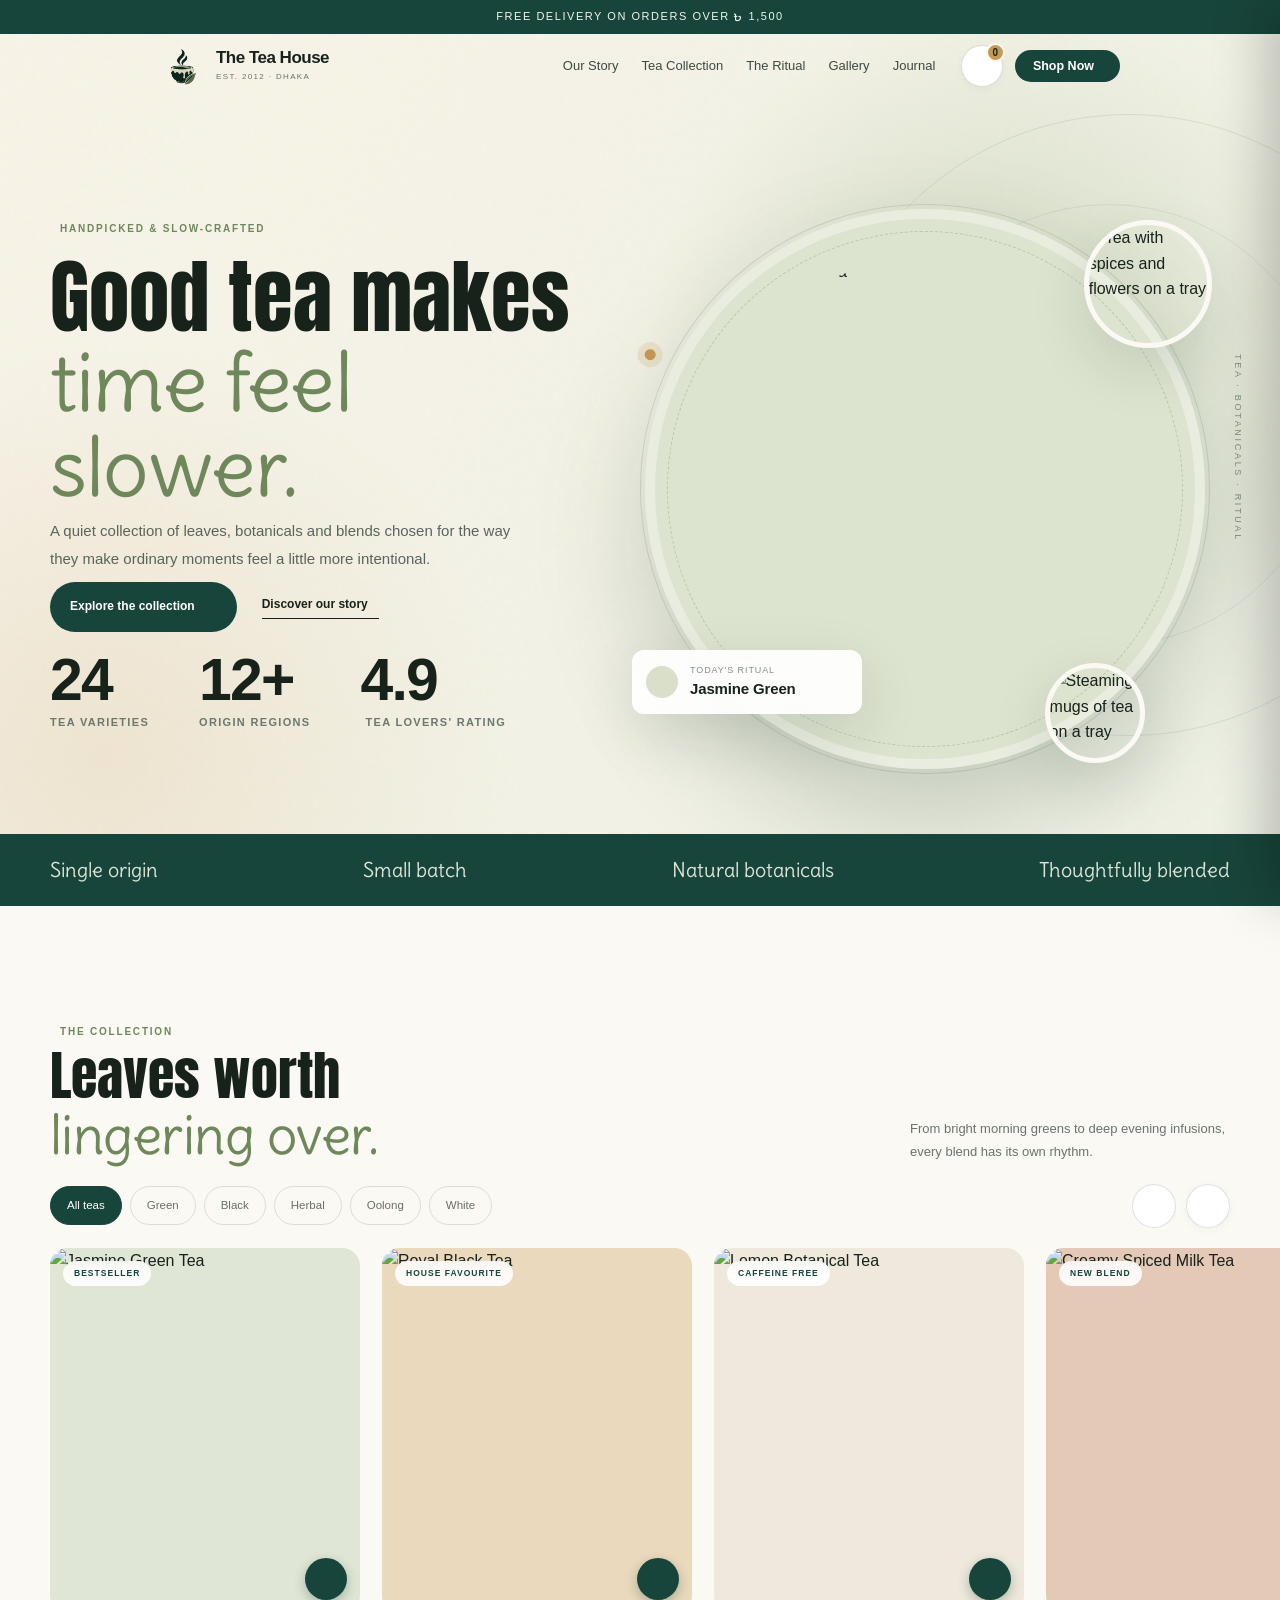
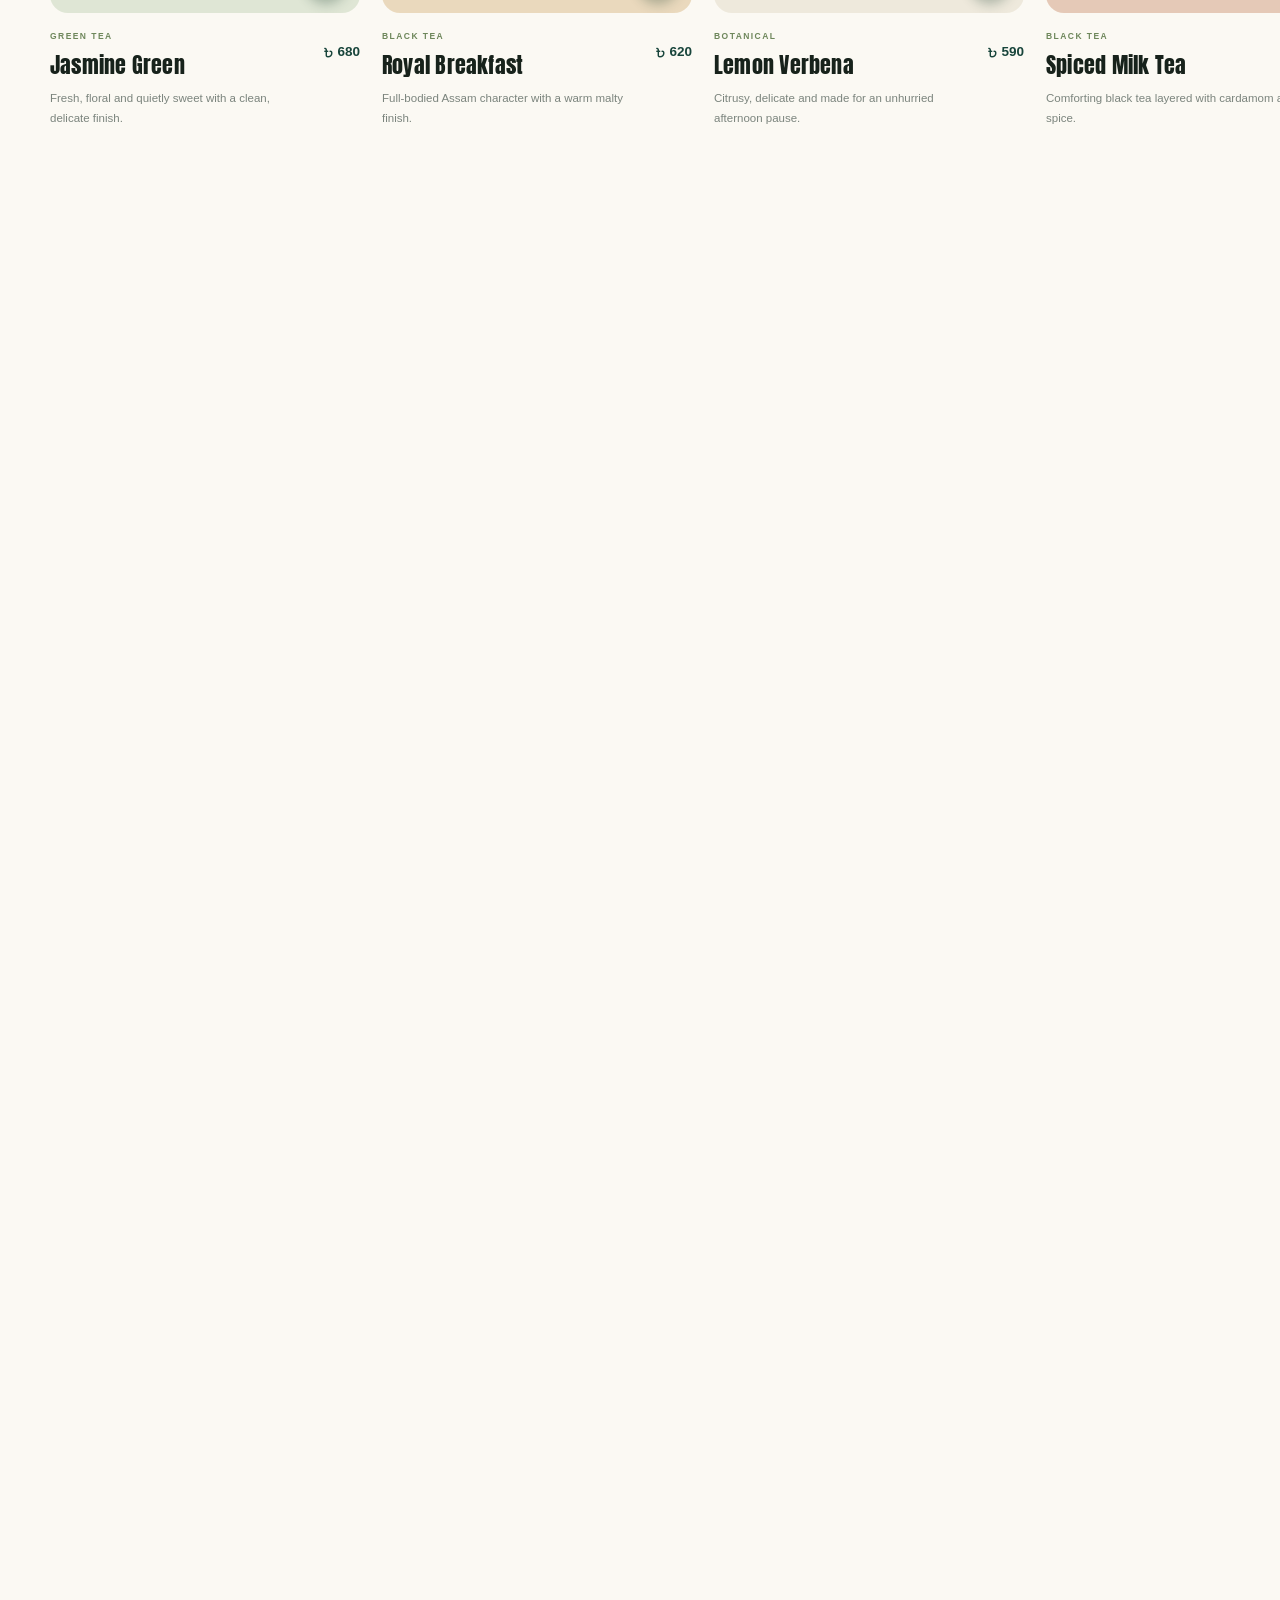
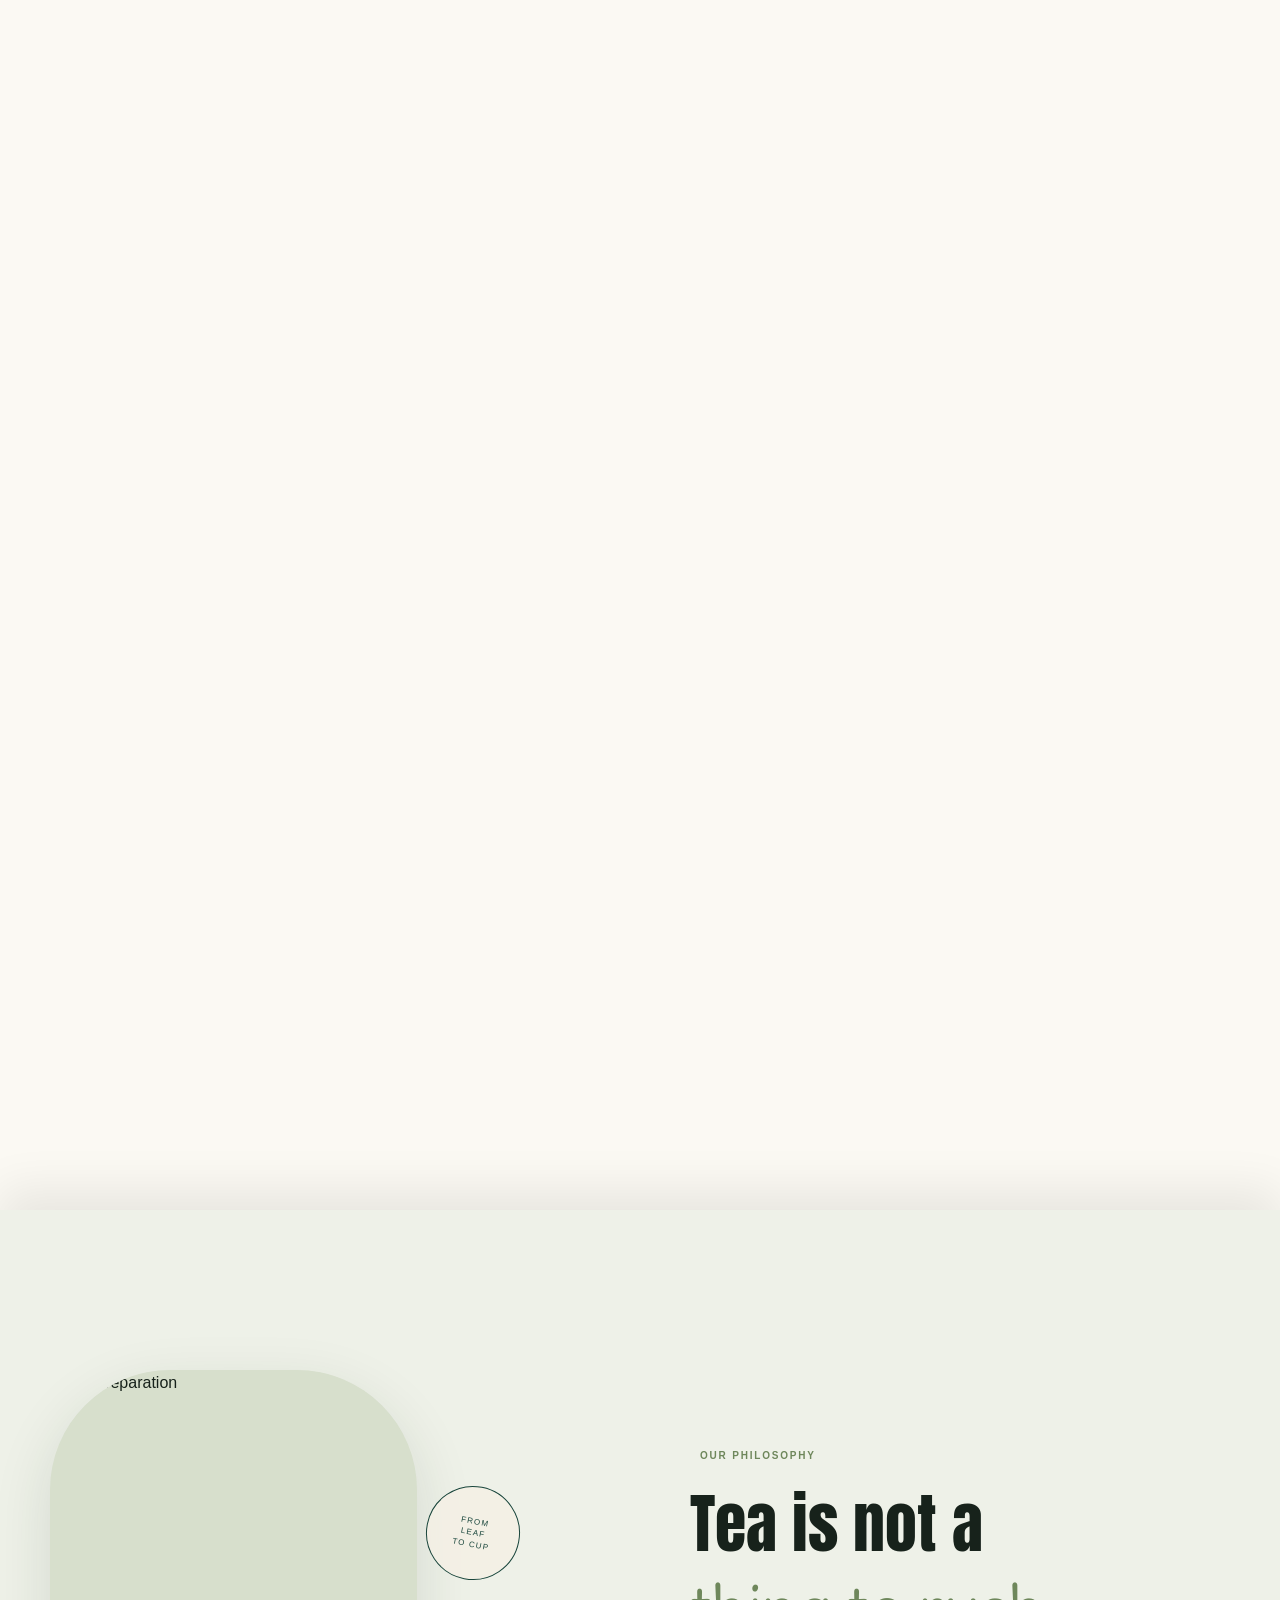
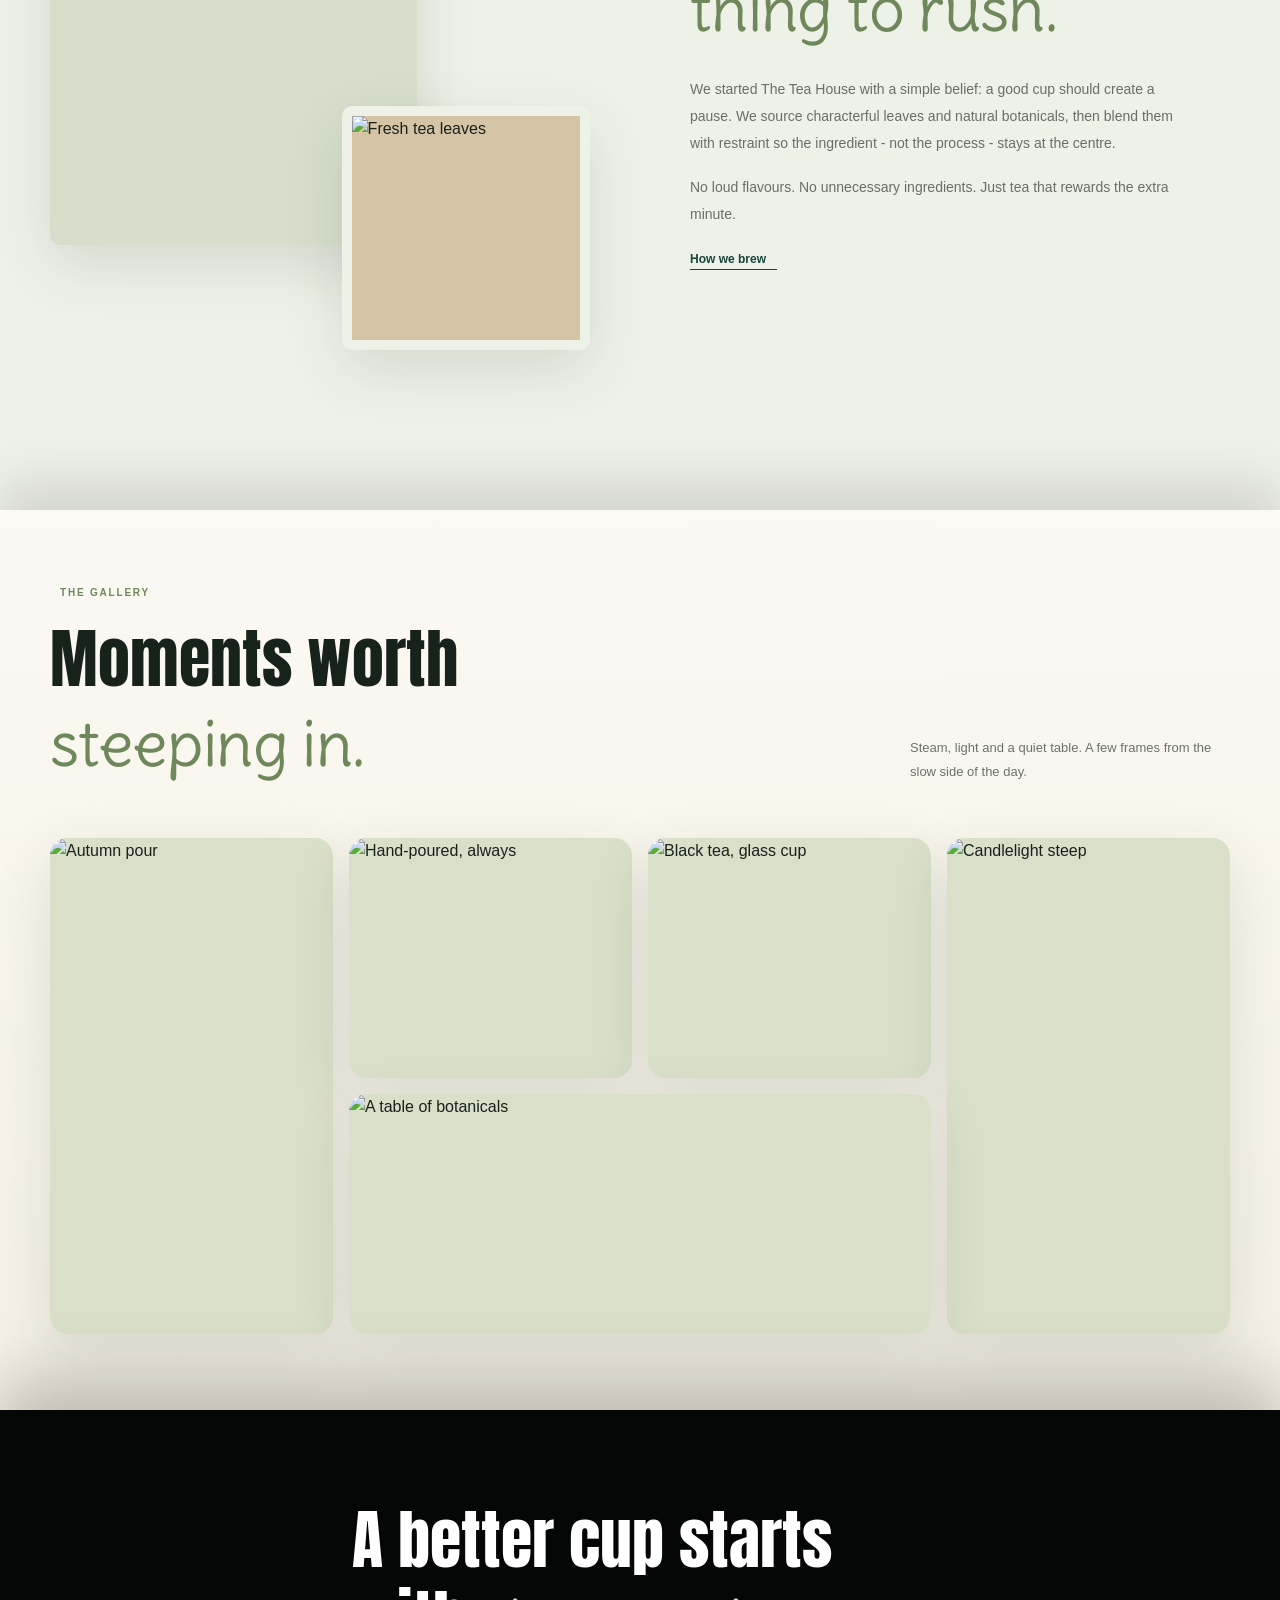
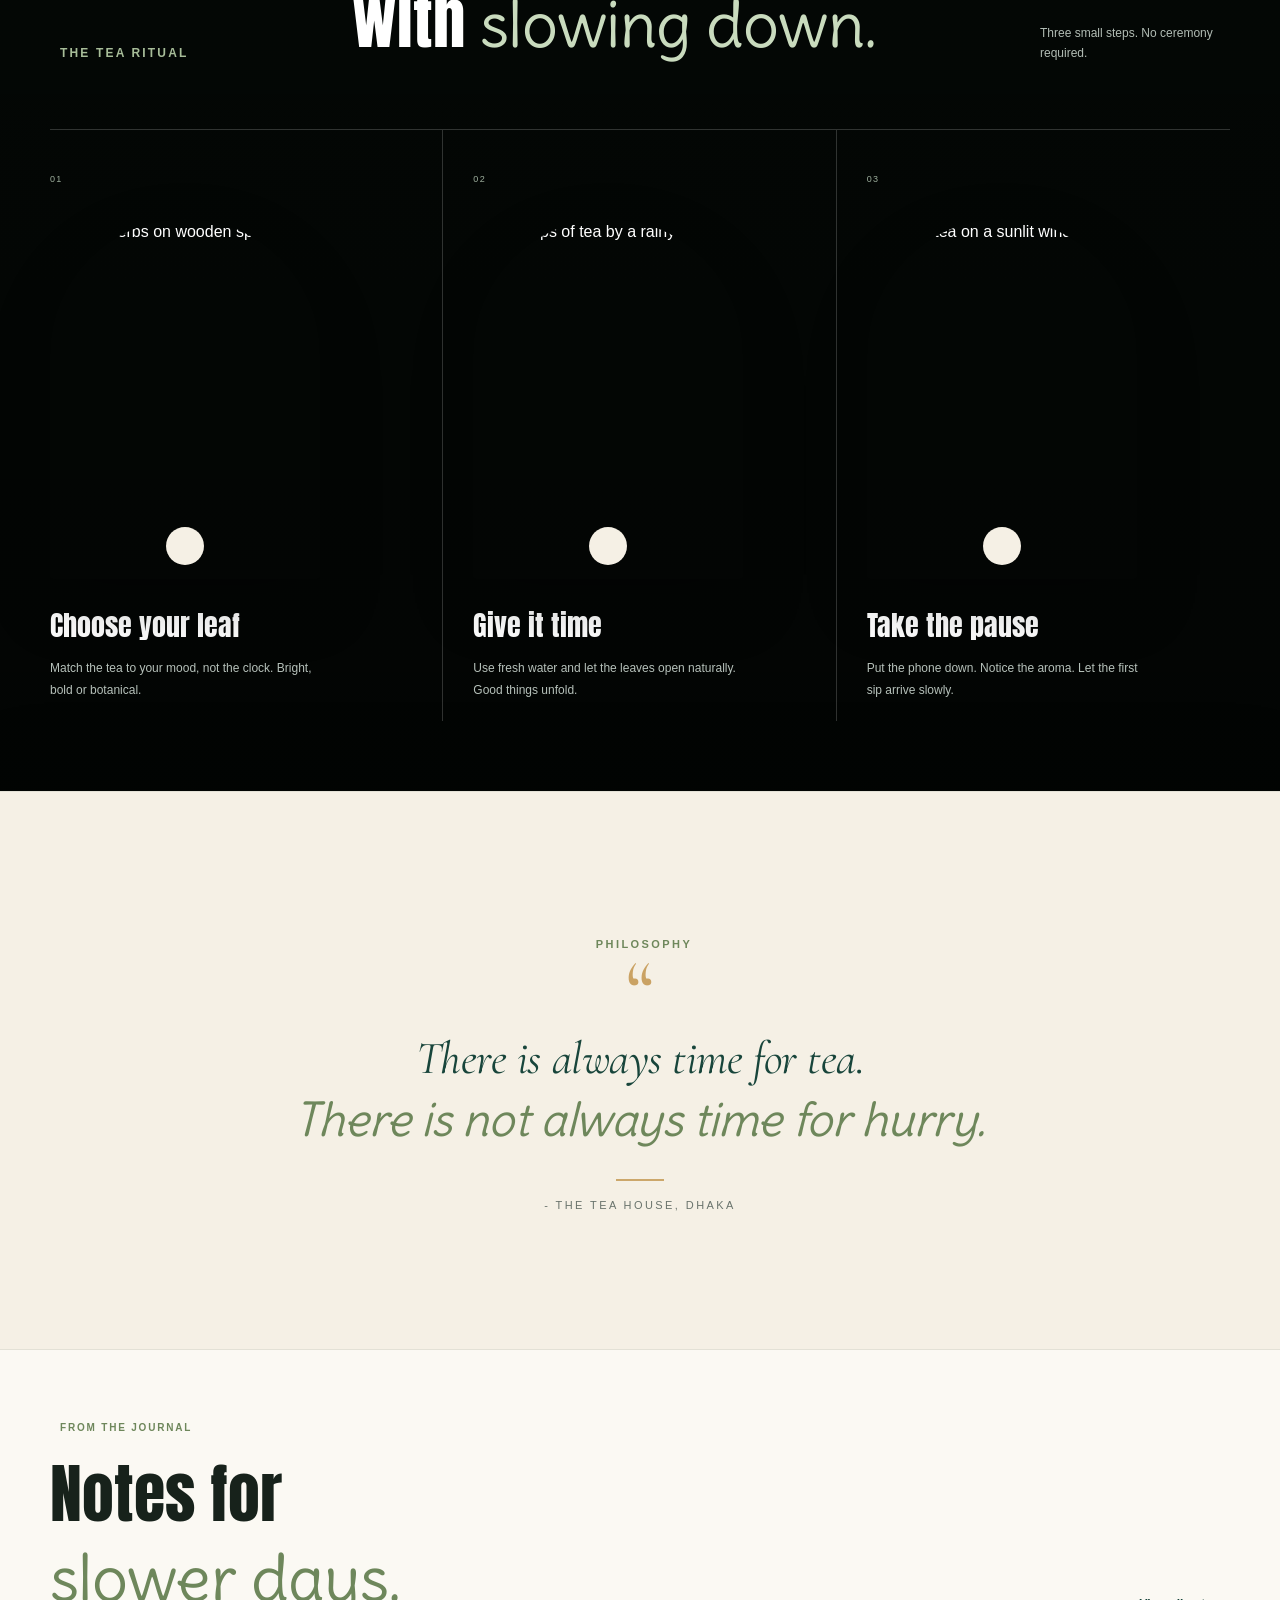
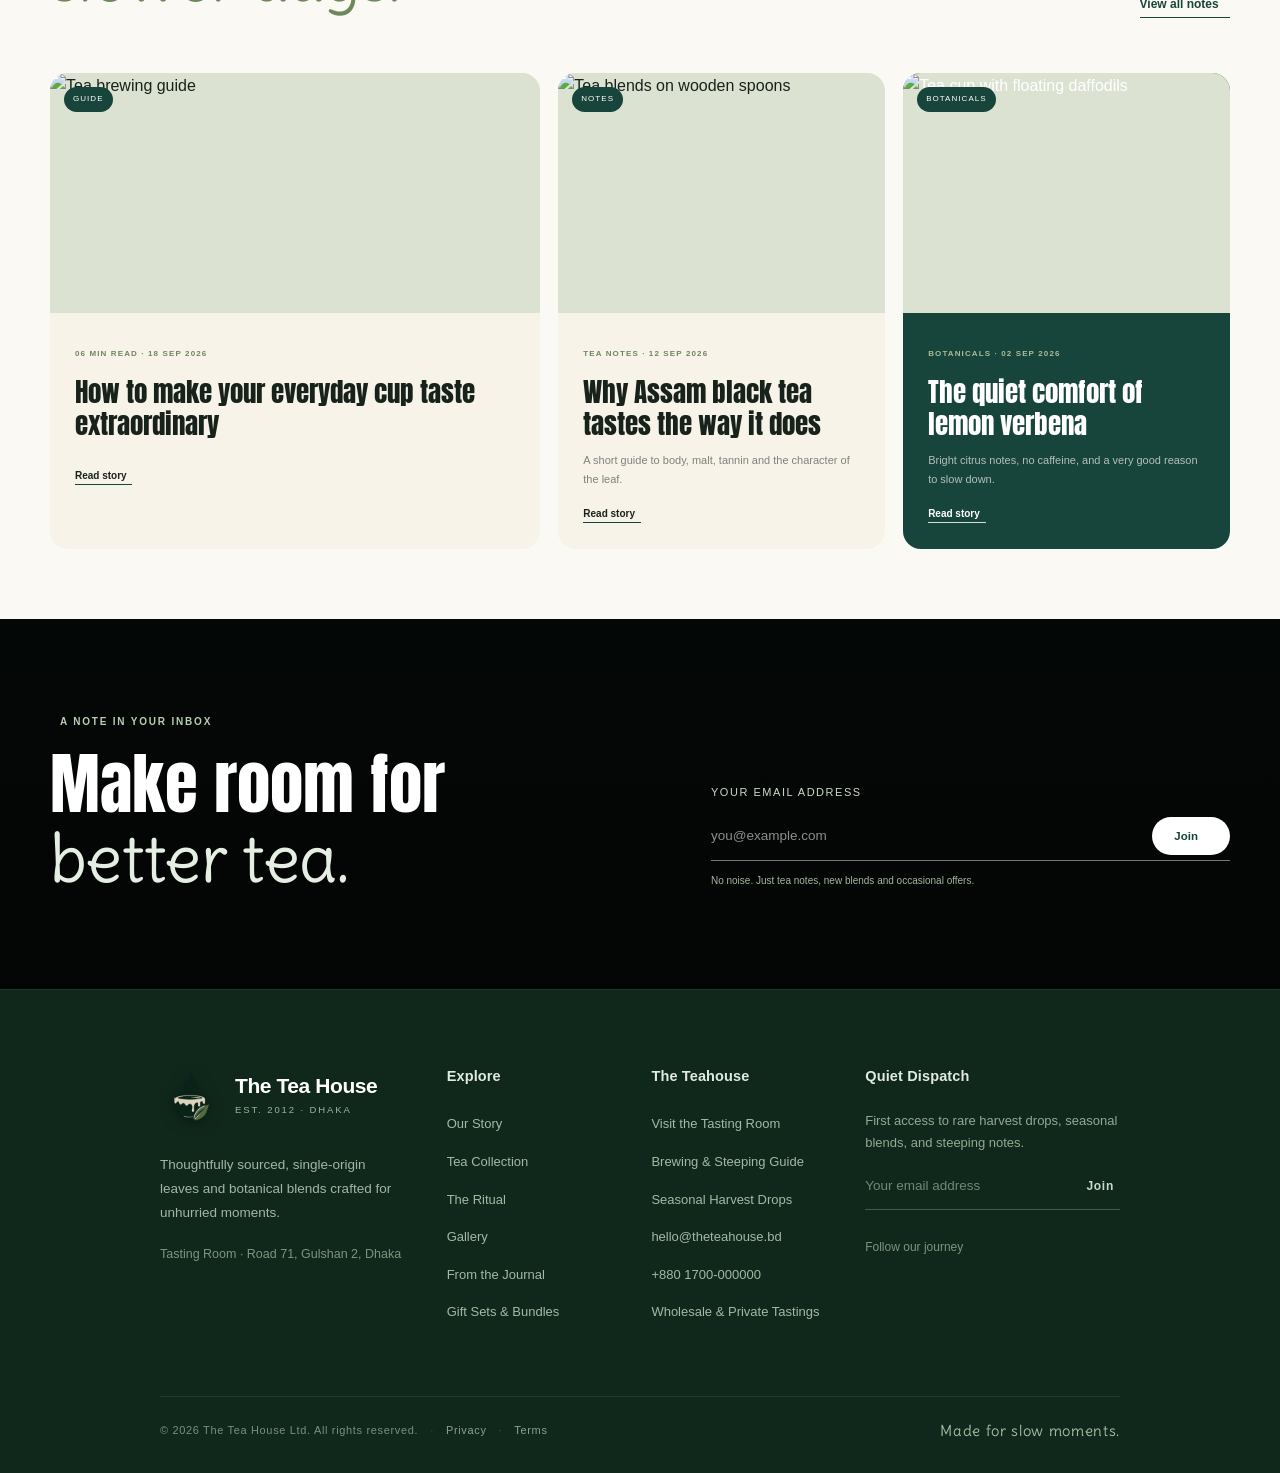
==== index.html @ c722f80d "style: unify icon alignment, typography, and green color system - Replace all scattered .fi icon rul" ====
<!DOCTYPE html>
<html lang="en">
<head>
  <meta charset="UTF-8" />
  <meta name="viewport" content="width=device-width, initial-scale=1.0" />
  <meta name="description" content="A refined tea house experience - carefully selected teas, botanical blends, and slow moments." />
  <title>Tea House</title>

  <link rel="preconnect" href="https://fonts.googleapis.com">
  <link rel="preconnect" href="https://fonts.gstatic.com" crossorigin>
  <link href="https://fonts.googleapis.com/css2?family=Anton&amp;family=Cormorant+Garamond:ital,wght@0,400;0,600;1,400;1,500&amp;family=Delius&amp;family=Google+Sans+Flex:opsz,wght@6..144,1..1000&amp;display=swap" rel="stylesheet">

  <!-- Font Awesome (strictly used for Bangladeshi Taka icon) -->
  <link rel="stylesheet" href="https://cdnjs.cloudflare.com/ajax/libs/font-awesome/6.5.1/css/all.min.css" />

  <!-- Flaticon UIcons (used for all graphic & UI icons) -->
  <link rel="stylesheet" href="https://cdn-uicons.flaticon.com/2.6.0/uicons-regular-rounded/css/uicons-regular-rounded.css" />
  <link rel="stylesheet" href="https://cdn-uicons.flaticon.com/2.6.0/uicons-brands/css/uicons-brands.css" />

  <link rel="icon" type="image/png" href="logo.png" />
  <link rel="stylesheet" href="styles.css" />
</head>

<body>
  <div class="progress" aria-hidden="true"></div>
  <div class="announcement">
    <p>Free delivery on orders over <i class="fa-solid fa-bangladeshi-taka-sign" aria-hidden="true"></i> 1,500</p>
  </div>

  <header class="site-header" id="top">
    <div class="container nav">
      <a class="brand" href="#top" aria-label="The Tea House home">
        <img class="brand-logo" src="logo.png" alt="The Tea House logo" width="44" height="44" />
        <span>
          <strong>The Tea House</strong>
          <small>EST. 2012 · DHAKA</small>
        </span>
      </a>

      <button class="menu-toggle" aria-label="Open navigation" aria-expanded="false">
        <span></span><span></span><span></span>
      </button>

      <nav class="nav-links" aria-label="Primary navigation">
        <a href="story.html">Our Story</a>
        <a href="collection.html">Tea Collection</a>
        <a href="ritual.html">The Ritual</a>
        <a href="gallery.html">Gallery</a>
        <a href="journal.html">Journal</a>
      </nav>

      <div class="nav-actions">
        <button class="cart-trigger" id="cartTrigger" aria-label="View tea bag" title="View your tea bag">
          <i class="fi fi-rr-shopping-bag" aria-hidden="true"></i>
          <span class="cart-badge" id="cartBadge">0</span>
        </button>
        <a class="nav-cta" href="collection.html">Shop Now <span><i class="fi fi-rr-arrow-up-right" aria-hidden="true"></i></span></a>
      </div>
    </div>
  </header>

  <main>
    <section class="hero">
      <div class="hero-grain"></div>
      <div class="container hero-grid">
        <div class="hero-copy reveal">
          <p class="eyebrow"><i class="fi fi-rr-leaf" aria-hidden="true"></i> Handpicked &amp; slow-crafted</p>
          <h1>Good tea makes<br><em>time feel slower.</em></h1>
          <p class="hero-text">
            A quiet collection of leaves, botanicals and blends chosen for the way
            they make ordinary moments feel a little more intentional.
          </p>
          <div class="hero-actions">
            <a class="btn btn-dark" href="#collection">Explore the collection <span><i class="fi fi-rr-arrow-right" aria-hidden="true"></i></span></a>
            <a class="text-link" href="#story">Discover our story <span><i class="fi fi-rr-arrow-up-right" aria-hidden="true"></i></span></a>
          </div>
          <div class="hero-meta">
            <div><strong>24</strong><span>tea varieties</span></div>
            <div><strong>12+</strong><span>origin regions</span></div>
            <div><strong>4.9</strong><span><i class="fi fi-rr-star" aria-hidden="true"></i> tea lovers' rating</span></div>
          </div>
        </div>

        <div class="hero-visual reveal reveal-delay">
          <div class="hero-orbit"></div>
          <div class="hero-image-wrap">
            <img src="https://images.pexels.com/photos/4390022/pexels-photo-4390022.jpeg?auto=compress&cs=tinysrgb&w=1400" alt="Freshly brewed tea" />
          </div>
          <div class="floating-note">
            <span class="leaf-icon"><i class="fi fi-rr-leaf" aria-hidden="true"></i></span>
            <div>
              <small>Today's ritual</small>
              <strong>Jasmine Green</strong>
            </div>
            <span class="arrow-circle"><i class="fi fi-rr-arrow-up-right" aria-hidden="true"></i></span>
          </div>
          <div class="hero-chip chip-a"><img src="https://images.pexels.com/photos/8329295/pexels-photo-8329295.jpeg?auto=compress&cs=tinysrgb&w=500" alt="Tea with spices and flowers on a tray" /></div>
          <div class="hero-chip chip-b"><img src="https://images.pexels.com/photos/38410813/pexels-photo-38410813.jpeg?auto=compress&cs=tinysrgb&w=500" alt="Steaming mugs of tea on a tray" /></div>
          <div class="vertical-label">TEA · BOTANICALS · RITUAL</div>
        </div>
      </div>
    </section>

    <section class="marquee" aria-label="Tea house values">
      <div class="container">
        <div class="marquee-track">
          <span>Single origin</span><b><i class="fi fi-rr-leaf" aria-hidden="true"></i></b>
          <span>Small batch</span><b><i class="fi fi-rr-leaf" aria-hidden="true"></i></b>
          <span>Natural botanicals</span><b><i class="fi fi-rr-leaf" aria-hidden="true"></i></b>
          <span>Thoughtfully blended</span>
        </div>
      </div>
    </section>

    <!-- Collection with Scroll-Trigger Pin Track -->
    <div class="collection-scroll-track" id="collectionTrack">
      <section class="section collection" id="collection">
        <div class="collection-sticky-inner">
          <!-- Heading & Controls inside container width -->
          <div class="container collection-header-container">
            <div class="section-heading reveal">
              <div>
                <p class="eyebrow"><i class="fi fi-rr-mug-hot" aria-hidden="true"></i> The collection</p>
                <h2>Leaves worth<br><em>lingering over.</em></h2>
              </div>
              <p>From bright morning greens to deep evening infusions, every blend has its own rhythm.</p>
            </div>

            <div class="collection-controls">
              <div class="filter-row" role="tablist" aria-label="Tea categories">
                <button class="filter active" data-filter="all">All teas</button>
                <button class="filter" data-filter="green">Green</button>
                <button class="filter" data-filter="black">Black</button>
                <button class="filter" data-filter="herbal">Herbal</button>
                <button class="filter" data-filter="oolong">Oolong</button>
                <button class="filter" data-filter="white">White</button>
              </div>
              <div class="slider-nav" aria-label="Slider controls">
                <button class="slider-btn prev" id="sliderPrev" aria-label="Previous tea cards"><i class="fi fi-rr-angle-small-left" aria-hidden="true"></i></button>
                <button class="slider-btn next" id="sliderNext" aria-label="Next tea cards"><i class="fi fi-rr-angle-small-right" aria-hidden="true"></i></button>
              </div>
            </div>
          </div>

        <div class="product-slider-wrapper">
          <div class="product-slider" id="productSlider">
            <!-- Card 1: Jasmine Green -->
            <article class="product-card reveal" data-id="tea-jasmine-green" data-name="Jasmine Green" data-price="680" data-category="green" data-type="Green Tea" data-image="https://images.pexels.com/photos/12338992/pexels-photo-12338992.jpeg?auto=compress&cs=tinysrgb&w=900">
              <div class="product-image sage">
                <span class="product-tag">Bestseller</span>
                <img src="https://images.pexels.com/photos/12338992/pexels-photo-12338992.jpeg?auto=compress&cs=tinysrgb&w=900" alt="Jasmine Green Tea" loading="lazy" />
                <button class="quick-add" aria-label="Add Jasmine Green Tea to cart"><i class="fi fi-rr-plus" aria-hidden="true"></i></button>
              </div>
              <div class="product-info">
                <div><p class="product-type">GREEN TEA</p><h3>Jasmine Green</h3></div>
                <strong><i class="fa-solid fa-bangladeshi-taka-sign" aria-hidden="true"></i> 680</strong>
              </div>
              <p class="product-desc">Fresh, floral and quietly sweet with a clean, delicate finish.</p>
            </article>

            <!-- Card 2: Royal Breakfast -->
            <article class="product-card reveal reveal-delay" data-id="tea-royal-breakfast" data-name="Royal Breakfast" data-price="620" data-category="black" data-type="Black Tea" data-image="https://images.pexels.com/photos/10776408/pexels-photo-10776408.jpeg?auto=compress&cs=tinysrgb&w=900">
              <div class="product-image amber">
                <span class="product-tag">House favourite</span>
                <img src="https://images.pexels.com/photos/10776408/pexels-photo-10776408.jpeg?auto=compress&cs=tinysrgb&w=900" alt="Royal Black Tea" loading="lazy" />
                <button class="quick-add" aria-label="Add Royal Black Tea to cart"><i class="fi fi-rr-plus" aria-hidden="true"></i></button>
              </div>
              <div class="product-info">
                <div><p class="product-type">BLACK TEA</p><h3>Royal Breakfast</h3></div>
                <strong><i class="fa-solid fa-bangladeshi-taka-sign" aria-hidden="true"></i> 620</strong>
              </div>
              <p class="product-desc">Full-bodied Assam character with a warm malty finish.</p>
            </article>

            <!-- Card 3: Lemon Verbena -->
            <article class="product-card reveal" data-id="tea-lemon-verbena" data-name="Lemon Verbena" data-price="590" data-category="herbal" data-type="Botanical" data-image="https://images.pexels.com/photos/29632082/pexels-photo-29632082.jpeg?auto=compress&cs=tinysrgb&w=900">
              <div class="product-image cream">
                <span class="product-tag">Caffeine free</span>
                <img src="https://images.pexels.com/photos/29632082/pexels-photo-29632082.jpeg?auto=compress&cs=tinysrgb&w=900" alt="Lemon Botanical Tea" loading="lazy" />
                <button class="quick-add" aria-label="Add Lemon Botanical Tea to cart"><i class="fi fi-rr-plus" aria-hidden="true"></i></button>
              </div>
              <div class="product-info">
                <div><p class="product-type">BOTANICAL</p><h3>Lemon Verbena</h3></div>
                <strong><i class="fa-solid fa-bangladeshi-taka-sign" aria-hidden="true"></i> 590</strong>
              </div>
              <p class="product-desc">Citrusy, delicate and made for an unhurried afternoon pause.</p>
            </article>

            <!-- Card 4: Spiced Milk Tea -->
            <article class="product-card reveal reveal-delay" data-id="tea-spiced-milk" data-name="Spiced Milk Tea" data-price="540" data-category="black" data-type="Black Tea" data-image="https://images.pexels.com/photos/8329861/pexels-photo-8329861.jpeg?auto=compress&cs=tinysrgb&w=900">
              <div class="product-image clay">
                <span class="product-tag">New blend</span>
                <img src="https://images.pexels.com/photos/8329861/pexels-photo-8329861.jpeg?auto=compress&cs=tinysrgb&w=900" alt="Creamy Spiced Milk Tea" loading="lazy" />
                <button class="quick-add" aria-label="Add Spiced Milk Tea to cart"><i class="fi fi-rr-plus" aria-hidden="true"></i></button>
              </div>
              <div class="product-info">
                <div><p class="product-type">BLACK TEA</p><h3>Spiced Milk Tea</h3></div>
                <strong><i class="fa-solid fa-bangladeshi-taka-sign" aria-hidden="true"></i> 540</strong>
              </div>
              <p class="product-desc">Comforting black tea layered with cardamom and spice.</p>
            </article>

            <!-- Card 5: Silver Needle White (New Card 5) -->
            <article class="product-card reveal" data-id="tea-silver-needle" data-name="Silver Needle White" data-price="850" data-category="white" data-type="White Tea" data-image="https://images.pexels.com/photos/1417945/pexels-photo-1417945.jpeg?auto=compress&cs=tinysrgb&w=900">
              <div class="product-image mist">
                <span class="product-tag">Single estate</span>
                <img src="https://images.pexels.com/photos/1417945/pexels-photo-1417945.jpeg?auto=compress&cs=tinysrgb&w=900" alt="Silver Needle White Tea" loading="lazy" />
                <button class="quick-add" aria-label="Add Silver Needle White to cart"><i class="fi fi-rr-plus" aria-hidden="true"></i></button>
              </div>
              <div class="product-info">
                <div><p class="product-type">WHITE TEA</p><h3>Silver Needle White</h3></div>
                <strong><i class="fa-solid fa-bangladeshi-taka-sign" aria-hidden="true"></i> 850</strong>
              </div>
              <p class="product-desc">Sun-dried downy buds yielding velvety notes of honeysuckle and melon.</p>
            </article>

            <!-- Card 6: Himalayan Golden Oolong (New Card 6) -->
            <article class="product-card reveal reveal-delay" data-id="tea-golden-oolong" data-name="Himalayan Golden Oolong" data-price="780" data-category="oolong" data-type="Oolong Tea" data-image="https://images.pexels.com/photos/28448494/pexels-photo-28448494.jpeg?auto=compress&cs=tinysrgb&w=900">
              <div class="product-image terracotta">
                <span class="product-tag">Reserve lot</span>
                <img src="https://images.pexels.com/photos/28448494/pexels-photo-28448494.jpeg?auto=compress&cs=tinysrgb&w=900" alt="Himalayan Golden Oolong Tea" loading="lazy" />
                <button class="quick-add" aria-label="Add Himalayan Golden Oolong to cart"><i class="fi fi-rr-plus" aria-hidden="true"></i></button>
              </div>
              <div class="product-info">
                <div><p class="product-type">OOLONG TEA</p><h3>Golden Oolong</h3></div>
                <strong><i class="fa-solid fa-bangladeshi-taka-sign" aria-hidden="true"></i> 780</strong>
              </div>
              <p class="product-desc">Medium roasted high-mountain leaf with honeyed apricot aroma.</p>
            </article>

            <!-- Card 7: Chamomile Lavender Bloom (New Card 7) -->
            <article class="product-card reveal" data-id="tea-chamomile-lavender" data-name="Chamomile Lavender Bloom" data-price="560" data-category="herbal" data-type="Botanical" data-image="https://images.pexels.com/photos/19826009/pexels-photo-19826009.jpeg?auto=compress&cs=tinysrgb&w=900">
              <div class="product-image lavender">
                <span class="product-tag">Organic blend</span>
                <img src="https://images.pexels.com/photos/19826009/pexels-photo-19826009.jpeg?auto=compress&cs=tinysrgb&w=900" alt="Chamomile Lavender Tea" loading="lazy" />
                <button class="quick-add" aria-label="Add Chamomile Lavender to cart"><i class="fi fi-rr-plus" aria-hidden="true"></i></button>
              </div>
              <div class="product-info">
                <div><p class="product-type">BOTANICAL</p><h3>Chamomile Bloom</h3></div>
                <strong><i class="fa-solid fa-bangladeshi-taka-sign" aria-hidden="true"></i> 560</strong>
              </div>
              <p class="product-desc">Whole golden chamomile paired with French lavender for calming evenings.</p>
            </article>

            <!-- Card 8: Smoked Lapsang Pine (New Card 8) -->
            <article class="product-card reveal reveal-delay" data-id="tea-smoked-lapsang" data-name="Smoked Lapsang Pine" data-price="690" data-category="black" data-type="Black Tea" data-image="https://images.pexels.com/photos/227908/pexels-photo-227908.jpeg?auto=compress&cs=tinysrgb&w=900">
              <div class="product-image moss">
                <span class="product-tag">Heritage harvest</span>
                <img src="https://images.pexels.com/photos/227908/pexels-photo-227908.jpeg?auto=compress&cs=tinysrgb&w=900" alt="Smoked Lapsang Pine Tea" loading="lazy" />
                <button class="quick-add" aria-label="Add Smoked Lapsang Pine to cart"><i class="fi fi-rr-plus" aria-hidden="true"></i></button>
              </div>
              <div class="product-info">
                <div><p class="product-type">BLACK TEA</p><h3>Smoked Lapsang</h3></div>
                <strong><i class="fa-solid fa-bangladeshi-taka-sign" aria-hidden="true"></i> 690</strong>
              </div>
              <p class="product-desc">Traditional pine smoke roasted leaves with hints of dried longan wood.</p>
            </article>

            <!-- Card 9: Darjeeling First Flush -->
            <article class="product-card reveal" data-id="tea-darjeeling-flush" data-name="Darjeeling First Flush" data-price="920" data-category="green" data-type="Green Tea" data-image="https://images.pexels.com/photos/1638280/pexels-photo-1638280.jpeg?auto=compress&cs=tinysrgb&w=900">
              <div class="product-image mist">
                <span class="product-tag">Spring harvest</span>
                <img src="https://images.pexels.com/photos/1638280/pexels-photo-1638280.jpeg?auto=compress&cs=tinysrgb&w=900" alt="Darjeeling First Flush Tea" loading="lazy" />
                <button class="quick-add" aria-label="Add Darjeeling First Flush to cart"><i class="fi fi-rr-plus" aria-hidden="true"></i></button>
              </div>
              <div class="product-info">
                <div><p class="product-type">GREEN TEA</p><h3>Darjeeling Flush</h3></div>
                <strong><i class="fa-solid fa-bangladeshi-taka-sign" aria-hidden="true"></i> 920</strong>
              </div>
              <p class="product-desc">Light, muscatel spring leaves with a delicate floral and grassy brightness.</p>
            </article>
          </div>
        </div>
      </div>
    </section>
  </div>

  <!-- Stacked Sections: Story -> Gallery -> Ritual -->
  <div class="stacked-deck" id="stackedDeck">
    <section class="story section" id="story">
      <div class="container story-grid">
        <div class="story-collage reveal">
          <div class="collage-main">
            <img src="https://images.pexels.com/photos/5635372/pexels-photo-5635372.jpeg?auto=compress&cs=tinysrgb&w=1200" alt="Tea preparation" />
          </div>
          <div class="collage-small">
            <img src="https://images.pexels.com/photos/17928232/pexels-photo-17928232.jpeg?auto=compress&cs=tinysrgb&w=1000" alt="Fresh tea leaves" />
          </div>
          <div class="collage-stamp">FROM<br>LEAF<br>TO CUP</div>
        </div>

        <div class="story-copy reveal reveal-delay">
          <p class="eyebrow"><i class="fi fi-rr-leaf" aria-hidden="true"></i> Our philosophy</p>
          <h2>Tea is not a<br><em>thing to rush.</em></h2>
          <p>
            We started The Tea House with a simple belief: a good cup should
            create a pause. We source characterful leaves and natural botanicals,
            then blend them with restraint so the ingredient - not the process -
            stays at the centre.
          </p>
          <p>
            No loud flavours. No unnecessary ingredients. Just tea that rewards
            the extra minute.
          </p>
          <a class="text-link dark" href="#ritual">How we brew <span><i class="fi fi-rr-arrow-up-right" aria-hidden="true"></i></span></a>
        </div>
      </div>
    </section>

    <section class="gallery section" id="gallery">
      <div class="container">
        <div class="section-heading reveal">
          <div>
            <p class="eyebrow"><i class="fi fi-rr-camera" aria-hidden="true"></i> The gallery</p>
            <h2>Moments worth<br><em>steeping in.</em></h2>
          </div>
          <p>Steam, light and a quiet table. A few frames from the slow side of the day.</p>
        </div>
        <div class="gallery-grid">
          <figure class="g1 reveal"><img src="https://images.pexels.com/photos/10258207/pexels-photo-10258207.jpeg?auto=compress&cs=tinysrgb&w=1000" alt="Autumn pour" loading="lazy" /><figcaption>Autumn pour</figcaption></figure>
          <figure class="g2 reveal"><img src="https://images.pexels.com/photos/17286803/pexels-photo-17286803.jpeg?auto=compress&cs=tinysrgb&w=1000" alt="Hand-poured, always" loading="lazy" /><figcaption>Hand-poured, always</figcaption></figure>
          <figure class="g3 reveal"><img src="https://images.pexels.com/photos/5946807/pexels-photo-5946807.jpeg?auto=compress&cs=tinysrgb&w=1000" alt="Black tea, glass cup" loading="lazy" /><figcaption>Black tea, glass cup</figcaption></figure>
          <figure class="g4 reveal"><img src="https://images.pexels.com/photos/14668682/pexels-photo-14668682.jpeg?auto=compress&cs=tinysrgb&w=1000" alt="Candlelight steep" loading="lazy" /><figcaption>Candlelight steep</figcaption></figure>
          <figure class="g5 reveal"><img src="https://images.pexels.com/photos/31474385/pexels-photo-31474385.jpeg?auto=compress&cs=tinysrgb&w=1000" alt="A table of botanicals" loading="lazy" /><figcaption>A table of botanicals</figcaption></figure>
        </div>
      </div>
    </section>

    <section class="ritual section" id="ritual">
      <div class="container">
        <div class="ritual-head reveal">
          <p class="eyebrow light"><i class="fi fi-rr-sparkles" aria-hidden="true"></i> The tea ritual</p>
          <h2>A better cup starts<br>with <em>slowing down.</em></h2>
          <p>Three small steps. No ceremony required.</p>
        </div>

        <div class="ritual-grid">
          <div class="ritual-step reveal">
            <span>01</span>
            <div class="ritual-photo"><img src="https://images.pexels.com/photos/6694154/pexels-photo-6694154.jpeg?auto=compress&cs=tinysrgb&w=700" alt="Dried herbs on wooden spoons" loading="lazy" /><b><i class="fi fi-rr-leaf" aria-hidden="true"></i></b></div>
            <h3>Choose your leaf</h3>
            <p>Match the tea to your mood, not the clock. Bright, bold or botanical.</p>
          </div>
          <div class="ritual-step reveal reveal-delay">
            <span>02</span>
            <div class="ritual-photo"><img src="https://images.pexels.com/photos/11285384/pexels-photo-11285384.jpeg?auto=compress&cs=tinysrgb&w=700" alt="Two cups of tea by a rainy window" loading="lazy" /><b><i class="fi fi-rr-clock" aria-hidden="true"></i></b></div>
            <h3>Give it time</h3>
            <p>Use fresh water and let the leaves open naturally. Good things unfold.</p>
          </div>
          <div class="ritual-step reveal reveal-delay-2">
            <span>03</span>
            <div class="ritual-photo"><img src="https://images.pexels.com/photos/28836251/pexels-photo-28836251.jpeg?auto=compress&cs=tinysrgb&w=700" alt="Herbal tea on a sunlit windowsill" loading="lazy" /><b><i class="fi fi-rr-mug-hot" aria-hidden="true"></i></b></div>
            <h3>Take the pause</h3>
            <p>Put the phone down. Notice the aroma. Let the first sip arrive slowly.</p>
          </div>
        </div>
      </div>
    </section>
  </div>

  <section class="quote-section section" id="philosophy">
      <div class="container quote-inner reveal">
        <p class="quote-eyebrow"><i class="fi fi-rr-leaf" aria-hidden="true"></i> Philosophy</p>
        <span class="quote-mark" aria-hidden="true">“</span>
        <blockquote>
          There is always time for tea.<br>
          <em>There is not always time for hurry.</em>
        </blockquote>
        <div class="quote-line"></div>
        <p class="quote-author">- The Tea House, Dhaka</p>
      </div>
    </section>

    <section class="journal section" id="journal">
      <div class="container">
        <div class="section-heading reveal">
          <div>
            <p class="eyebrow"><i class="fi fi-rr-book-alt" aria-hidden="true"></i> From the journal</p>
            <h2>Notes for<br><em>slower days.</em></h2>
          </div>
          <a class="text-link dark" href="#">View all notes <span><i class="fi fi-rr-arrow-up-right" aria-hidden="true"></i></span></a>
        </div>

        <div class="journal-grid">
          <article class="journal-card featured reveal">
            <div class="journal-image">
              <img src="https://images.pexels.com/photos/4390022/pexels-photo-4390022.jpeg?auto=compress&cs=tinysrgb&w=1400" alt="Tea brewing guide" />
              <span>GUIDE</span>
            </div>
            <div class="journal-copy">
              <small>06 MIN READ · 18 SEP 2026</small>
              <h3>How to make your everyday cup taste extraordinary</h3>
              <a href="#">Read story <span><i class="fi fi-rr-arrow-up-right" aria-hidden="true"></i></span></a>
            </div>
          </article>

          <article class="journal-card reveal reveal-delay">
            <div class="journal-image"><img src="https://images.pexels.com/photos/28448494/pexels-photo-28448494.jpeg?auto=compress&cs=tinysrgb&w=900" alt="Tea blends on wooden spoons" loading="lazy" /><span>NOTES</span></div>
            <div class="journal-copy">
              <small>TEA NOTES · 12 SEP 2026</small>
              <h3>Why Assam black tea tastes the way it does</h3>
              <p>A short guide to body, malt, tannin and the character of the leaf.</p>
              <a href="#">Read story <span><i class="fi fi-rr-arrow-up-right" aria-hidden="true"></i></span></a>
            </div>
          </article>

          <article class="journal-card dark-card reveal reveal-delay-2">
            <div class="journal-image"><img src="https://images.pexels.com/photos/19826009/pexels-photo-19826009.jpeg?auto=compress&cs=tinysrgb&w=900" alt="Tea cup with floating daffodils" loading="lazy" /><span>BOTANICALS</span></div>
            <div class="journal-copy">
              <small>BOTANICALS · 02 SEP 2026</small>
              <h3>The quiet comfort of lemon verbena</h3>
              <p>Bright citrus notes, no caffeine, and a very good reason to slow down.</p>
              <a href="#">Read story <span><i class="fi fi-rr-arrow-up-right" aria-hidden="true"></i></span></a>
            </div>
          </article>
        </div>
      </div>
    </section>

    <section class="newsletter" id="newsletter">
      <div class="container">
        <div class="newsletter-inner">
          <div>
            <p class="eyebrow light"><i class="fi fi-rr-envelope" aria-hidden="true"></i> A note in your inbox</p>
            <h2>Make room for<br><em>better tea.</em></h2>
          </div>
          <form class="newsletter-form">
            <label for="email">Your email address</label>
            <div class="input-row">
              <input id="email" type="email" placeholder="you@example.com" required />
              <button type="submit">Join <span><i class="fi fi-rr-arrow-right" aria-hidden="true"></i></span></button>
            </div>
            <small>No noise. Just tea notes, new blends and occasional offers.</small>
          </form>
        </div>
      </div>
    </section>
  </main>

  <footer class="footer">
    <div class="container footer-grid">
      <!-- 1st Column: Brand Logo in bigger size & Slogan -->
      <div class="footer-col footer-col-brand">
        <a class="brand footer-brand-lg" href="#top" aria-label="The Tea House home">
          <img class="brand-logo footer-logo-lg" src="logo.png" alt="The Tea House logo" width="60" height="60" />
          <span class="brand-name">
            <strong>The Tea House</strong>
            <small>EST. 2012 · DHAKA</small>
          </span>
        </a>
        <p class="footer-slogan">
          Thoughtfully sourced, single-origin leaves and botanical blends crafted for unhurried moments.
        </p>
        <p class="footer-location">
          Tasting Room · Road 71, Gulshan 2, Dhaka
        </p>
      </div>

      <!-- 2nd Column: Navigation Links -->
      <div class="footer-col">
        <h4 class="footer-col-title">Explore</h4>
        <ul class="footer-links">
          <li><a href="story.html">Our Story</a></li>
          <li><a href="collection.html">Tea Collection</a></li>
          <li><a href="ritual.html">The Ritual</a></li>
          <li><a href="gallery.html">Gallery</a></li>
          <li><a href="journal.html">From the Journal</a></li>
          <li><a href="collection.html">Gift Sets &amp; Bundles</a></li>
        </ul>
      </div>

      <!-- 3rd Column: Visit & Information Links -->
      <div class="footer-col">
        <h4 class="footer-col-title">The Teahouse</h4>
        <ul class="footer-links">
          <li><a href="story.html">Visit the Tasting Room</a></li>
          <li><a href="ritual.html">Brewing &amp; Steeping Guide</a></li>
          <li><a href="collection.html">Seasonal Harvest Drops</a></li>
          <li><a href="mailto:hello@theteahouse.bd">hello@theteahouse.bd</a></li>
          <li><a href="tel:+8801700000000">+880 1700-000000</a></li>
          <li><a href="story.html">Wholesale &amp; Private Tastings</a></li>
        </ul>
      </div>

      <!-- 4th Column: Newsletter Subscribe + Big Social Media Icons (NO CIRCLE DIVS) -->
      <div class="footer-col footer-col-subscribe">
        <h4 class="footer-col-title">Quiet Dispatch</h4>
        <p class="footer-sub-desc">First access to rare harvest drops, seasonal blends, and steeping notes.</p>
        <form class="footer-newsletter-form">
          <label for="footer-email" class="sr-only">Your email address</label>
          <div class="footer-input-row">
            <input id="footer-email" type="email" placeholder="Your email address" required />
            <button type="submit" aria-label="Subscribe to newsletter">
              <span>Join</span>
              <i class="fi fi-rr-arrow-right" aria-hidden="true"></i>
            </button>
          </div>
        </form>

        <div class="footer-social-section">
          <p class="footer-social-heading">Follow our journey</p>
          <div class="footer-social-icons">
            <a class="footer-social-link" href="https://instagram.com" target="_blank" rel="noopener" aria-label="Instagram">
              <i class="fi fi-brands-instagram" aria-hidden="true"></i>
            </a>
            <a class="footer-social-link" href="https://facebook.com" target="_blank" rel="noopener" aria-label="Facebook">
              <i class="fi fi-brands-facebook" aria-hidden="true"></i>
            </a>
            <a class="footer-social-link" href="https://x.com" target="_blank" rel="noopener" aria-label="X / Twitter">
              <i class="fi fi-brands-twitter-alt" aria-hidden="true"></i>
            </a>
            <a class="footer-social-link" href="https://youtube.com" target="_blank" rel="noopener" aria-label="YouTube">
              <i class="fi fi-brands-youtube" aria-hidden="true"></i>
            </a>
          </div>
        </div>
      </div>
    </div>

    <div class="container footer-bottom">
      <div class="footer-bottom-left">
        <span>© 2026 The Tea House Ltd. All rights reserved.</span>
        <span class="footer-sep">·</span>
        <a href="story.html#privacy">Privacy</a>
        <span class="footer-sep">·</span>
        <a href="story.html#terms">Terms</a>
      </div>
      <div class="footer-bottom-right">
        <span>Made for slow moments.</span>
      </div>
    </div>
  </footer>

  <!-- Cart Backdrop & Drawer -->
  <div class="cart-backdrop" id="cartBackdrop" aria-hidden="true"></div>
  <aside class="cart-drawer" id="cartDrawer" aria-label="Shopping Cart" aria-hidden="true">
    <div class="cart-header">
      <h3>
        <i class="fi fi-rr-shopping-bag" aria-hidden="true"></i>
        <span>Your Tea Bag</span>
        <span class="cart-header-count" id="cartHeaderCount">0 items</span>
      </h3>
      <button class="cart-close-btn" id="cartCloseBtn" aria-label="Close cart">
        <i class="fi fi-rr-cross" aria-hidden="true"></i>
      </button>
    </div>

    <div class="cart-shipping-banner" id="cartShippingBanner">
      <div class="shipping-text" id="shippingText">
        <span>Add <strong id="shippingRemaining"><i class="fa-solid fa-bangladeshi-taka-sign" aria-hidden="true"></i> 1,500</strong> for free delivery</span>
        <span id="shippingPercent">0%</span>
      </div>
      <div class="shipping-bar-bg">
        <div class="shipping-bar-fill" id="shippingBarFill"></div>
      </div>
    </div>

    <div class="cart-body" id="cartItemsList">
      <!-- Items dynamically populated via JS -->
    </div>

    <div class="cart-footer" id="cartFooter">
      <div class="promo-bar">
        <input type="text" class="promo-input" id="promoInput" placeholder="Promo code (e.g. SLOWTEA10)" aria-label="Promo code" />
        <button class="promo-btn" id="promoApplyBtn">Apply</button>
      </div>
      <div id="promoNotice" style="display:none;"></div>

      <div class="cart-summary-row">
        <span>Subtotal</span>
        <strong id="cartSubtotal"><i class="fa-solid fa-bangladeshi-taka-sign" aria-hidden="true"></i> 0</strong>
      </div>
      <div class="cart-summary-row" id="cartDiscountRow" style="display:none;">
        <span>Promo Discount</span>
        <strong id="cartDiscount" style="color:#235831;">- <i class="fa-solid fa-bangladeshi-taka-sign" aria-hidden="true"></i> 0</strong>
      </div>
      <div class="cart-summary-row">
        <span>Delivery Fee (Bangladesh)</span>
        <span id="cartDelivery"><i class="fa-solid fa-bangladeshi-taka-sign" aria-hidden="true"></i> 60</span>
      </div>
      <div class="cart-summary-row total-row">
        <span>Estimated Total</span>
        <strong id="cartTotal"><i class="fa-solid fa-bangladeshi-taka-sign" aria-hidden="true"></i> 0</strong>
      </div>

      <button class="cart-checkout-btn" id="cartCheckoutBtn">
        <span>Proceed to Checkout</span>
        <i class="fi fi-rr-arrow-right" aria-hidden="true"></i>
      </button>
    </div>
  </aside>

  <!-- Checkout Modal -->
  <div class="checkout-modal-backdrop" id="checkoutModalBackdrop" aria-hidden="true">
    <div class="checkout-modal" role="dialog" aria-modal="true" aria-labelledby="checkoutTitle">
      <div class="checkout-header">
        <div>
          <h2 id="checkoutTitle">Checkout &amp; Delivery</h2>
          <p>Delivering fresh harvests carefully packaged across Bangladesh.</p>
        </div>
        <button class="cart-close-btn" id="checkoutCloseBtn" aria-label="Close checkout">
          <i class="fi fi-rr-cross" aria-hidden="true"></i>
        </button>
      </div>

      <div class="checkout-body">
        <form id="checkoutForm" novalidate>
          <div class="checkout-grid">
            <!-- Left: Delivery Details -->
            <div class="checkout-col">
              <h3 class="form-section-title"><i class="fi fi-rr-marker" aria-hidden="true"></i> 1. Delivery Details</h3>

              <div class="field-group">
                <label for="custName">Full Name *</label>
                <input class="field-input" id="custName" type="text" placeholder="e.g. Tanvir Rahman" required />
              </div>

              <div class="field-row">
                <div class="field-group">
                  <label for="custPhone">Contact Phone *</label>
                  <input class="field-input" id="custPhone" type="tel" placeholder="017XXXXXXXX" required />
                </div>
                <div class="field-group">
                  <label for="custCity">City / Region *</label>
                  <select class="field-select" id="custCity" required>
                    <option value="Dhaka (Inside City)">Dhaka (Inside City) - 24h</option>
                    <option value="Dhaka (Suburbs - Uttara/Savar)">Dhaka (Suburbs) - 36h</option>
                    <option value="Chattogram">Chattogram - 48h</option>
                    <option value="Sylhet">Sylhet - 48h</option>
                    <option value="Rajshahi">Rajshahi - 48h</option>
                    <option value="Khulna">Khulna - 48h</option>
                    <option value="Barishal">Barishal - 48h</option>
                    <option value="Rangpur">Rangpur - 48h</option>
                  </select>
                </div>
              </div>

              <div class="field-group">
                <label for="custAddress">Delivery Address *</label>
                <textarea class="field-textarea" id="custAddress" rows="3" placeholder="House no, road, apartment/area name" required></textarea>
              </div>

              <div class="field-group">
                <label for="custNotes">Special Delivery Notes (Optional)</label>
                <input class="field-input" id="custNotes" type="text" placeholder="e.g. Leave with building security, call upon arrival" />
              </div>
            </div>

            <!-- Right: Payment Methods & Order Summary -->
            <div class="checkout-col">
              <h3 class="form-section-title"><i class="fi fi-rr-credit-card" aria-hidden="true"></i> 2. Payment Method</h3>

              <div class="payment-selector">
                <label class="payment-card-option selected" for="payCod">
                  <input type="radio" name="paymentMethod" id="payCod" value="cod" checked />
                  <div>
                    <div class="payment-card-title">
                      <i class="fi fi-rr-hand-holding-usd" aria-hidden="true"></i>
                      Cash on Delivery
                    </div>
                    <div class="payment-card-desc">Pay in cash when your tea parcel arrives at your door.</div>
                  </div>
                  <span class="payment-badge badge-cod">CASH</span>
                </label>

                <label class="payment-card-option" for="payBkash">
                  <input type="radio" name="paymentMethod" id="payBkash" value="bkash" />
                  <div>
                    <div class="payment-card-title">
                      <i class="fi fi-rr-smartphone" aria-hidden="true"></i>
                      bKash Payment
                    </div>
                    <div class="payment-card-desc">Instant mobile money transfer via bKash merchant.</div>
                  </div>
                  <span class="payment-badge badge-bkash">bKash</span>
                </label>

                <label class="payment-card-option" for="payNagad">
                  <input type="radio" name="paymentMethod" id="payNagad" value="nagad" />
                  <div>
                    <div class="payment-card-title">
                      <i class="fi fi-rr-mobile" aria-hidden="true"></i>
                      Nagad Payment
                    </div>
                    <div class="payment-card-desc">Postal digital wallet transfer with low fee.</div>
                  </div>
                  <span class="payment-badge badge-nagad">Nagad</span>
                </label>

                <label class="payment-card-option" for="payCard">
                  <input type="radio" name="paymentMethod" id="payCard" value="card" />
                  <div>
                    <div class="payment-card-title">
                      <i class="fi fi-rr-credit-card" aria-hidden="true"></i>
                      Credit / Debit Card
                    </div>
                    <div class="payment-card-desc">Visa, Mastercard, American Express &amp; UnionPay.</div>
                  </div>
                  <span class="payment-badge badge-card">CARD</span>
                </label>
              </div>

              <!-- Dynamic subforms -->
              <div class="payment-subform" id="subformBkash" style="display:none;">
                <p>Send payment to The Tea House Merchant Account: <code>01700-000000</code></p>
                <div class="field-row">
                  <div class="field-group">
                    <label for="bkashSender">Your bKash Number</label>
                    <input class="field-input" id="bkashSender" type="tel" placeholder="01XXXXXXXXX" />
                  </div>
                  <div class="field-group">
                    <label for="bkashTrx">Transaction ID (TrxID)</label>
                    <input class="field-input" id="bkashTrx" type="text" placeholder="e.g. 9HJ4B8L2" />
                  </div>
                </div>
              </div>

              <div class="payment-subform" id="subformNagad" style="display:none;">
                <p>Send payment to The Tea House Merchant Account: <code>01700-000000</code></p>
                <div class="field-row">
                  <div class="field-group">
                    <label for="nagadSender">Your Nagad Number</label>
                    <input class="field-input" id="nagadSender" type="tel" placeholder="01XXXXXXXXX" />
                  </div>
                  <div class="field-group">
                    <label for="nagadTrx">Transaction ID (TrxID)</label>
                    <input class="field-input" id="nagadTrx" type="text" placeholder="e.g. 8FG2M4K9" />
                  </div>
                </div>
              </div>

              <div class="payment-subform" id="subformCard" style="display:none;">
                <div class="field-group">
                  <label for="cardName">Cardholder Name</label>
                  <input class="field-input" id="cardName" type="text" placeholder="Name on card" />
                </div>
                <div class="field-group">
                  <label for="cardNumber">Card Number</label>
                  <input class="field-input" id="cardNumber" type="text" maxlength="19" placeholder="4111 2222 3333 4444" />
                </div>
                <div class="field-row">
                  <div class="field-group">
                    <label for="cardExpiry">Expiry (MM/YY)</label>
                    <input class="field-input" id="cardExpiry" type="text" maxlength="5" placeholder="12/28" />
                  </div>
                  <div class="field-group">
                    <label for="cardCvc">CVV / CVC</label>
                    <input class="field-input" id="cardCvc" type="password" maxlength="4" placeholder="123" />
                  </div>
                </div>
              </div>

              <!-- Order Mini Summary -->
              <div class="order-mini-summary">
                <div class="mini-row">
                  <span>Selected items:</span>
                  <span id="checkoutItemCount">0 items</span>
                </div>
                <div class="mini-row">
                  <span>Subtotal:</span>
                  <span id="checkoutSubtotal"><i class="fa-solid fa-bangladeshi-taka-sign" aria-hidden="true"></i> 0</span>
                </div>
                <div class="mini-row" id="checkoutDiscountRow" style="display:none;">
                  <span>Discount:</span>
                  <span id="checkoutDiscount" style="color:#235831;">- <i class="fa-solid fa-bangladeshi-taka-sign" aria-hidden="true"></i> 0</span>
                </div>
                <div class="mini-row">
                  <span>Delivery:</span>
                  <span id="checkoutDelivery"><i class="fa-solid fa-bangladeshi-taka-sign" aria-hidden="true"></i> 60</span>
                </div>
                <div class="mini-row total">
                  <span>Total Payable:</span>
                  <strong id="checkoutTotal"><i class="fa-solid fa-bangladeshi-taka-sign" aria-hidden="true"></i> 0</strong>
                </div>
              </div>

              <button type="submit" class="checkout-submit-btn" id="confirmOrderBtn">
                <i class="fi fi-rr-check" aria-hidden="true"></i>
                <span id="confirmOrderBtnText">Confirm Order</span>
              </button>
            </div>
          </div>
        </form>
      </div>
    </div>
  </div>

  <!-- Order Confirmation Modal -->
  <div class="order-modal-backdrop" id="orderModalBackdrop" aria-hidden="true">
    <div class="order-receipt" role="dialog" aria-modal="true" aria-labelledby="receiptTitle">
      <div class="receipt-check">
        <i class="fi fi-rr-check" aria-hidden="true"></i>
      </div>
      <h2 id="receiptTitle">Order Placed Successfully!</h2>
      <p class="order-receipt-desc">Thank you for slowing down with us. Your harvest has been received and is being carefully packaged.</p>

      <div class="order-ticket">
        <div class="ticket-row">
          <span>Order Reference:</span>
          <strong id="receiptOrderNum">#TH-94821</strong>
        </div>
        <div class="ticket-row">
          <span>Estimated Delivery:</span>
          <strong id="receiptEta">Within 24-48 hours (Dhaka)</strong>
        </div>
        <div class="ticket-row">
          <span>Delivery To:</span>
          <strong id="receiptCustomer">Customer Name</strong>
        </div>
        <div class="ticket-row">
          <span>Payment Status:</span>
          <strong id="receiptPayment">Cash on Delivery</strong>
        </div>

        <div class="ticket-items" id="receiptItems">
          <!-- Dynamically filled -->
        </div>

        <div class="ticket-row" style="margin-top:10px; font-size:14px; font-weight:700;">
          <span>Total Amount:</span>
          <strong id="receiptTotal" style="color:var(--forest);"><i class="fa-solid fa-bangladeshi-taka-sign" aria-hidden="true"></i> 0</strong>
        </div>
      </div>

      <div class="receipt-actions">
        <button class="btn-receipt-print" id="receiptPrintBtn">
          <i class="fi fi-rr-print" aria-hidden="true"></i>
          <span>Print Receipt</span>
        </button>
        <button class="btn-receipt-done" id="receiptDoneBtn">
          <span>Back to Tea House</span>
        </button>
      </div>
    </div>
  </div>

  <div class="toast" role="status" aria-live="polite"></div>
  <script src="script.js"></script>
</body>
</html>
---- styles.css ----
/* Typography system:
   Google Sans Flex = body, navigation, labels and controls
   Anton = major display typography and product/article titles
   Delius = handwritten tea-house accents and editorial quotes
*/
:root {
  /* Single green - #18453B across the whole site */
  --topbar-green: #18453B;
  --topbar-text: #f0f6ee;

  --forest: #18453B;
  --forest-2: #18453B;
  --tea: #6e875b;
  --sage: #aab99a;
  --matcha: #d9dfc8;
  --cream: #f5f0e5;
  --paper: #fbf9f3;
  --sand: #e9dfca;
  --clay: #b96d43;
  --amber: #c69a55;
  --ink: #17221b;
  --muted: #69736c;
  --line: rgba(24, 60, 42, .14);
  --display: "Anton", Impact, sans-serif;
  --body: "Google Sans Flex", Arial, sans-serif;
  --serif: "Cormorant Garamond", Georgia, serif;
  --hand: "Delius", cursive;
  --radius: 18px;
  --shadow: 0 20px 60px rgba(28, 52, 36, .12);
}

* { box-sizing: border-box; margin: 0; padding: 0; }
html { scroll-behavior: smooth; }
body {
  background: var(--paper);
  color: var(--ink);
  font-family: var(--body);
  line-height: 1.6;
  overflow-x: clip;
}
img { max-width: 100%; display: block; }
a { color: inherit; text-decoration: none; }
button, input { font: inherit; }
button { cursor: pointer; }

.container { width: min(1180px, calc(100% - 48px)); margin-inline: auto; }
.site-header .container,
.footer .container {
  width: 75%;
  max-width: 1440px;
  margin-inline: auto;
}

.announcement {
  background: var(--topbar-green);
  color: var(--topbar-text);
  text-align: center;
  font-size: 11px;
  letter-spacing: .14em;
  text-transform: uppercase;
  padding: 8px 20px;
}

.site-header {
  position: absolute;
  z-index: 20;
  top: 31px;
  padding: 0;
  left: 0;
  width: 100%;
  border-bottom: 0px solid rgba(24, 60, 42, .12);
}
.nav {
  min-height: 70px;
  display: flex;
  align-items: center;
  justify-content: space-between;
  gap: clamp(16px, 2vw, 32px);
}
.brand { display: inline-flex; align-items: center; gap: 12px; flex-shrink: 0; text-decoration: none; }
.brand-logo {
  width: 44px;
  height: 44px;
  object-fit: contain;
  flex-shrink: 0;
  display: block;
  transition: transform .3s ease;
}
.brand:hover .brand-logo {
  transform: rotate(-3deg) scale(1.04);
}
.brand-mark {
  width: 38px; height: 38px; border: 1px solid var(--forest);
  border-radius: 50%; display: grid; place-items: center;
  font-family: var(--display); font-size: 13px; letter-spacing: -.02em;
}
.brand strong { display: block; font-family: var(--body); font-weight: 700; font-size: 17px; line-height: 1; letter-spacing: -.03em; }
.brand small { display: block; margin-top: 5px; font-size: 8px; letter-spacing: .17em; color: #69736c; }
.nav-links {
  display: flex;
  align-items: center;
  gap: clamp(16px, 1.8vw, 28px);
  margin-left: auto;
}
.nav-links a { font-size: 13px; color: #3e4941; position: relative; white-space: nowrap; transition: color .2s ease; }
.nav-links a::after {
  content: ""; position: absolute; left: 0; bottom: -7px; width: 0; height: 1.5px;
  background: var(--forest); transition: width .25s;
}
.nav-links a:hover::after,
.nav-links a.active::after { width: 100%; }
.nav-links a.active { color: var(--forest); font-weight: 600; }

.nav-actions {
  display: flex;
  align-items: center;
  gap: 12px;
  flex-shrink: 0;
}
.cart-trigger {
  position: relative;
  display: inline-flex;
  align-items: center;
  justify-content: center;
  width: 42px;
  height: 42px;
  border-radius: 50%;
  background: #ffffff;
  border: 1px solid rgba(24, 60, 42, 0.16);
  color: var(--forest);
  cursor: pointer;
  transition: all 0.25s cubic-bezier(0.16, 1, 0.3, 1);
  box-shadow: 0 2px 8px rgba(0, 0, 0, 0.04);
}
.cart-trigger:hover {
  background: var(--forest);
  color: #ffffff;
  border-color: var(--forest);
  transform: translateY(-2px);
  box-shadow: 0 8px 20px rgba(24, 60, 42, 0.2);
}
.cart-trigger .fi {
  font-size: 16px;
  line-height: 1;
}
.cart-badge {
  position: absolute;
  top: -3px;
  right: -3px;
  min-width: 19px;
  height: 19px;
  padding: 0 4px;
  border-radius: 999px;
  background: var(--amber);
  color: #10281c;
  font-size: 10px;
  font-weight: 700;
  display: flex;
  align-items: center;
  justify-content: center;
  border: 2px solid var(--paper);
  transition: transform 0.2s cubic-bezier(0.175, 0.885, 0.32, 1.275);
}
.cart-badge.bump {
  transform: scale(1.3);
}

.nav-cta {
  display: inline-flex;
  align-items: center;
  justify-content: center;
  gap: 8px;
  background: var(--forest);
  color: white;
  border-radius: 999px;
  padding: 10px 18px;
  font-size: 12.5px;
  font-weight: 600;
  line-height: 1;
  white-space: nowrap;
  flex-shrink: 0;
  transition: transform .25s ease, background .25s ease, box-shadow .25s ease;
}
.nav-cta:hover {
  transform: translateY(-2px);
  background: var(--forest-2);
  box-shadow: 0 10px 24px rgba(24, 60, 42, .25);
}
.nav-cta span {
  display: inline-flex;
  align-items: center;
  margin-left: 0;
}
.menu-toggle { display: none; border: 0; background: transparent; }

.hero {
  min-height: 800px;
  padding-top: 110px;
  position: relative;
  background:
    radial-gradient(circle at 74% 43%, rgba(171,191,150,.35), transparent 30%),
    linear-gradient(120deg, #f7f2e8 0%, #eef1e5 100%);
  overflow: hidden;
}

/* Sub-page hero - same container width as the nav, no full-bleed */
.page-hero {
  padding: 140px 0 70px;
  background:
    radial-gradient(circle at 70% 50%, rgba(171,191,150,.28), transparent 40%),
    linear-gradient(120deg, #f7f2e8 0%, #eef1e5 100%);
  position: relative;
  overflow: hidden;
}
.page-hero-inner {
  /* inherits .container width - same as nav */
  max-width: 820px;
}
.page-hero-title {
  font-family: var(--display);
  font-size: clamp(48px, 6vw, 82px);
  font-weight: 400;
  line-height: 1.05;
  letter-spacing: -0.03em;
  margin: 18px 0 22px;
  color: var(--ink);
}
.page-hero-title em {
  color: var(--tea);
  font-family: var(--hand);
  font-style: normal;
}
.page-hero-desc {
  color: #59645c;
  font-size: 15px;
  line-height: 1.85;
  max-width: 560px;
}
.hero::before {
  content: ""; position: absolute; width: 620px; height: 620px; border: 1px solid rgba(24,60,42,.1);
  border-radius: 50%; right: -160px; top: 80px;
}
.hero::after {
  content: ""; position: absolute; width: 440px; height: 440px; border: 1px solid rgba(24,60,42,.08);
  border-radius: 50%; right: -50px; top: 170px;
}
.hero-grain {
  position: absolute; inset: 0; opacity: .06; pointer-events: none;
  background-image: url("data:image/svg+xml,%3Csvg viewBox='0 0 180 180' xmlns='http://www.w3.org/2000/svg'%3E%3Cfilter id='n'%3E%3CfeTurbulence type='fractalNoise' baseFrequency='.8' numOctaves='3' stitchTiles='stitch'/%3E%3C/filter%3E%3Crect width='100%25' height='100%25' filter='url(%23n)' opacity='.4'/%3E%3C/svg%3E");
}
.hero-grid { min-height: 690px; display: grid; grid-template-columns: .92fr 1.08fr; align-items: center; gap: 50px; position: relative; z-index: 2; }
.eyebrow { display: flex; align-items: center; gap: 10px; color: var(--tea); font-size: 10px; font-weight: 700; letter-spacing: .18em; text-transform: uppercase; }
.eyebrow span { width: 26px; height: 1px; background: currentColor; }
.hero h1, h2 {
  font-family: var(--display);
  font-weight: 400;
  /* letter-spacing: -.045em; */
  line-height: 80px;
}
.hero h1 {
  font-size: clamp(56px, 6.3vw, 90px);
  margin-top: 20px;
  max-width: 680px;
}
em { color: var(--tea); font-family: var(--hand); font-style: normal; font-weight: 400; letter-spacing: -.01em; }
.hero-text {
  max-width: 480px;
  margin: 10px 0;
  color: #59645c;
  font-size: 15px;
  line-height: 1.85;
}
.hero-actions { display: flex; align-items: center; gap: 25px; }
.btn {
  display: inline-flex; align-items: center; gap: 22px; border-radius: 999px;
  padding: 15px 20px; font-size: 12px; font-weight: 700;
}
.btn-dark { background: var(--forest); color: white; }
.btn-dark span { font-size: 18px; line-height: 0; }
.text-link { font-size: 12px; font-weight: 700; border-bottom: 1px solid currentColor; padding-bottom: 3px; }
.text-link span { margin-left: 5px; }
.text-link.dark { color: var(--forest); }
.hero-meta {
  display: flex;
  gap: 50px;
  margin-top: 20px;
  margin-bottom: 25px;
  align-items: flex-end;
}
.hero-meta div { display: flex; flex-direction: column; }
.hero-meta strong {
  font-family: var(--body);
  font-size: clamp(42px, 4.6vw, 64px);
  line-height: 0.95;
  letter-spacing: -0.03em;
  color: var(--ink);
  margin-bottom: 6px;
  font-weight: 700;
  font-style: normal;
}
.hero-meta span { color: #6c776f; font-size: 11px; font-weight: 600; text-transform: uppercase; letter-spacing: .12em; display: flex; align-items: center; gap: 5px; }
.hero-meta span .fi { font-size: 13px; color: var(--tea); }

.hero-visual { position: relative; height: 610px; display: grid; place-items: center; }
.hero-image-wrap {
  width: min(560px, 100%); aspect-ratio: 1/1; border-radius: 50%;
  background: #dce3cf; padding: 50px; position: relative; z-index: 2;
  box-shadow: 0 40px 100px rgba(38,67,45,.18);
}
.hero-image-wrap::before {
  content: ""; position: absolute; inset: 22px; border: 1px dashed rgba(24,60,42,.18); border-radius: 50%;
}
.hero-image-wrap img { width: 100%; height: 100%; object-fit: cover; object-position: center; position: relative; z-index: 2; border-radius: 50%; }
.hero-orbit { position: absolute; width: 570px; height: 570px; border: 1px solid rgba(24,60,42,.13); border-radius: 50%; transform: rotate(-22deg); }
.floating-note {
  position: absolute; z-index: 5; left: 2%; bottom: 13%; display: flex; align-items: center; gap: 12px;
  background: rgba(255,255,255,.92); backdrop-filter: blur(10px); padding: 13px 14px;
  border-radius: 12px; box-shadow: var(--shadow); min-width: 230px;
}
.leaf-icon { width: 32px; height: 32px; border-radius: 50%; background: var(--matcha); display: grid; place-items: center; color: var(--forest); }
.floating-note small { display: block; font-size: 9px; color: #849087; text-transform: uppercase; letter-spacing: .1em; }
.floating-note strong { display: block; font-family: var(--body); font-size: 15px; font-weight: 600; letter-spacing: -0.01em; }
.arrow-circle { margin-left: auto; font-size: 17px; }
.vertical-label { position: absolute; right: -15px; top: 28%; writing-mode: vertical-rl; font-size: 9px; letter-spacing: .3em; color: #819083; }

.marquee { width: 100%; background: var(--forest); color: #dce6d7; padding: 20px 0; }
.marquee-track { width: 100%; display: flex; align-items: center; justify-content: space-between; flex-wrap: wrap; gap: 16px; font-family: var(--hand); font-size: 20px; }
.marquee-track b { display: inline-flex; align-items: center; justify-content: center; color: #aabe94; }

.section { padding: 70px 0; }
.section-heading { display: flex; justify-content: space-between; align-items: end; gap: 40px; margin-bottom: 55px; }
.section-heading h2 { font-size: clamp(46px, 5vw, 70px); margin-top: 18px; }
.section-heading > p { max-width: 320px; color: var(--muted); font-size: 13px; line-height: 1.8; }

.collection-controls {
  display: flex;
  justify-content: space-between;
  align-items: center;
  gap: 16px;
  margin-bottom: 28px;
  flex-wrap: wrap;
}
.filter-row { display: flex; gap: 8px; flex-wrap: wrap; }
.filter {
  border: 1px solid var(--line);
  background: transparent;
  color: #667067;
  padding: 9px 16px;
  border-radius: 999px;
  font-size: 11.5px;
  font-weight: 500;
  cursor: pointer;
  transition: all .2s ease;
}
.filter.active, .filter:hover { background: var(--forest); color: white; border-color: var(--forest); }

.slider-nav {
  display: inline-flex;
  align-items: center;
  gap: 10px;
}
.slider-btn {
  width: 44px;
  height: 44px;
  border-radius: 50%;
  border: 1px solid var(--line);
  background: #ffffff;
  color: var(--forest);
  display: grid;
  place-items: center;
  cursor: pointer;
  transition: all .25s cubic-bezier(0.16, 1, 0.3, 1);
  box-shadow: 0 2px 8px rgba(0,0,0,0.04);
}
.slider-btn:hover {
  background: var(--forest);
  color: #ffffff;
  border-color: var(--forest);
  transform: translateY(-2px);
  box-shadow: 0 8px 18px rgba(24, 60, 42, .2);
}
.slider-btn:disabled {
  opacity: 0.35;
  cursor: not-allowed;
  transform: none;
  box-shadow: none;
}
.slider-btn .fi {
  font-size: 16px;
  line-height: 1;
}

.product-slider-wrapper {
  position: relative;
  width: 100%;
  padding-bottom: 12px;
}
.product-slider {
  display: flex;
  gap: 20px;
  overflow-x: auto;
  scroll-behavior: smooth;
  scroll-snap-type: x mandatory;
  -webkit-overflow-scrolling: touch;
  scrollbar-width: none;
  padding: 6px 2px 20px;
}
.product-slider::-webkit-scrollbar {
  display: none;
}
.product-slider .product-card {
  flex: 0 0 calc((100% - 60px) / 4);
  min-width: 270px;
  scroll-snap-align: start;
}
@media (max-width: 1100px) {
  .product-slider .product-card {
    flex: 0 0 calc((100% - 40px) / 3);
  }
}
@media (max-width: 768px) {
  .product-slider .product-card {
    flex: 0 0 calc((100% - 20px) / 2);
    min-width: 220px;
  }
}
@media (max-width: 480px) {
  .product-slider .product-card {
    flex: 0 0 82%;
    min-width: 240px;
  }
}

.product-grid { display: grid; grid-template-columns: repeat(4, 1fr); gap: 20px; }
@media (max-width: 1100px) {
  .product-grid { grid-template-columns: repeat(3, 1fr); }
}
@media (max-width: 768px) {
  .product-grid { grid-template-columns: repeat(2, 1fr); }
}
@media (max-width: 480px) {
  .product-grid { grid-template-columns: 1fr; }
}

.product-card { min-width: 0; }
.product-image {
  height: 365px; position: relative; border-radius: var(--radius); overflow: hidden;
  display: grid; place-items: center;
}
.product-image.sage { background: #dfe6d5; }
.product-image.amber { background: #ead9bd; }
.product-image.cream { background: #eee9dc; }
.product-image.clay { background: #e5c9b7; }
.product-image.mist { background: #e3ebec; }
.product-image.terracotta { background: #e8d5cb; }
.product-image.lavender { background: #e3ddeb; }
.product-image.moss { background: #cfdccf; }
.product-image img { width: 100%; height: 100%; object-fit: cover; object-position: center; transition: transform .45s; }
.product-card:hover .product-image img { transform: scale(1.06); }
.product-tag { position: absolute; top: 13px; left: 13px; z-index: 2; background: rgba(255,255,255,.88); backdrop-filter: blur(4px); padding: 6px 11px; border-radius: 99px; font-size: 8.5px; letter-spacing: .12em; text-transform: uppercase; font-weight: 600; color: var(--forest); }
.quick-add { position: absolute; bottom: 13px; right: 13px; width: 42px; height: 42px; border: 0; border-radius: 50%; background: var(--forest); color: white; display: grid; place-items: center; transition: transform .3s cubic-bezier(0.16, 1, 0.3, 1), background .25s ease; box-shadow: 0 4px 12px rgba(24,60,42,0.3); }
.quick-add:hover { transform: rotate(90deg) scale(1.08); background: var(--forest-2); }
.product-info { display: flex; justify-content: space-between; align-items: start; gap: 15px; margin-top: 17px; }
.product-type { color: var(--tea); font-size: 8.5px; letter-spacing: .17em; font-weight: 700; text-transform: uppercase; }
.product-info h3 { font-family: var(--display); font-weight: 400; font-size: 22px; letter-spacing: .01em; margin-top: 4px; }
.product-info > strong { font-size: 13.5px; padding-top: 11px; white-space: nowrap; color: var(--forest); }
.product-desc { color: #7b847d; font-size: 11.5px; line-height: 1.7; margin-top: 7px; max-width: 250px; }

.story { background: #eef1e8; }
.story-grid { display: grid; grid-template-columns: 1fr 1fr; align-items: center; gap: 100px; }
.story-collage { position: relative; height: 580px; }
.collage-main { width: 68%; height: 82%; position: absolute; left: 0; top: 0; background: #d7dfcc; border-radius: 120px 120px 10px 10px; overflow: hidden; }
.collage-main img { width: 100%; height: 100%; object-fit: cover; object-position: center; }
.collage-small { width: 46%; height: 42%; position: absolute; right: 0; bottom: 0; background: #d6c4a7; border: 10px solid #eef1e8; border-radius: 10px; overflow: hidden; }
.collage-small img { width: 100%; height: 100%; object-fit: cover; object-position: center; }
.collage-stamp { position: absolute; right: 13%; top: 20%; width: 94px; height: 94px; border: 1px solid var(--forest); border-radius: 50%; display: grid; place-items: center; text-align: center; font-size: 8px; line-height: 1.4; letter-spacing: .15em; color: var(--forest); background: rgba(245,240,229,.85); transform: rotate(11deg); }
.story-copy h2 { font-size: clamp(48px, 5vw, 68px); margin: 20px 0 28px; }
.story-copy > p:not(.eyebrow) { max-width: 500px; color: #657067; font-size: 14px; line-height: 1.9; margin-bottom: 18px; }

.ritual {
  position: relative;
  background-color: #0d1a12;
  background-image:
    linear-gradient(rgba(0, 0, 0, 0.72), rgba(0, 0, 0, 0.82)),
    url('https://images.pexels.com/photos/17928232/pexels-photo-17928232.jpeg?auto=compress&cs=tinysrgb&w=1800');
  background-position: center;
  background-size: cover;
  background-repeat: no-repeat;
  color: white;
  overflow: hidden;
}
.ritual-head { display: flex; align-items: end; justify-content: space-between; gap: 30px; margin-bottom: 65px; }
.eyebrow.light { color: #a7bd99; }
.ritual-head h2 { font-size: clamp(45px, 5vw, 68px); margin-top: 20px; color: #ffffff; }
.ritual-head h2 em { color: #c9dbbe; }
.ritual-head > p { color: #b2bdb5; font-size: 12px; max-width: 190px; line-height: 1.7; }
.ritual-grid { display: grid; grid-template-columns: repeat(3, 1fr); border-top: 1px solid rgba(255,255,255,.18); }
.ritual-step { padding: 34px 30px 20px 0; border-right: 1px solid rgba(255,255,255,.18); position: relative; }
.ritual-step + .ritual-step { padding-left: 30px; }
.ritual-step:last-child { border-right: 0; }
.ritual-step > span { font-size: 9px; color: #9eaf9d; letter-spacing: .15em; }
.ritual-icon { font-family: var(--display); font-size: 42px; color: #adc099; margin: 40px 0 15px; }
.ritual-step h3 { font-family: var(--display); font-weight: 400; font-size: 28px; margin-bottom: 10px; }
.ritual-step p { color: #b6c1ba; font-size: 12px; max-width: 280px; line-height: 1.8; }

/* Quote / Philosophy Section (Solid warm cream like before) */
.quote-section {
  position: relative;
  z-index: 10;
  background: var(--cream);
  color: var(--ink);
  padding: 135px 0;
  text-align: center;
  border-top: 1px solid rgba(24, 60, 42, 0.08);
  border-bottom: 1px solid rgba(24, 60, 42, 0.08);
  box-shadow: 0 -30px 60px rgba(0, 0, 0, 0.14);
}
.quote-inner { text-align: center; max-width: 960px; margin: 0 auto; }
.quote-eyebrow {
  display: inline-flex;
  align-items: center;
  gap: 8px;
  font-size: 11px;
  font-weight: 600;
  letter-spacing: .22em;
  text-transform: uppercase;
  color: var(--tea);
  margin-bottom: 22px;
}
.quote-eyebrow .fi {
  font-size: 13px;
  display: inline-flex;
  align-items: center;
}
.quote-mark {
  display: block;
  font-family: var(--serif);
  color: var(--amber);
  font-size: 88px;
  line-height: .35;
  opacity: .9;
  margin: 0 auto 20px;
  user-select: none;
}
.quote-section blockquote {
  font-family: var(--serif);
  font-style: italic;
  font-weight: 400;
  font-size: clamp(30px, 3.6vw, 48px);
  line-height: 1.36;
  letter-spacing: -0.01em;
  color: var(--forest);
  max-width: 960px;
  margin: 0 auto 26px;
}
.quote-section blockquote em {
  color: var(--tea);
  font-style: italic;
}
.quote-line {
  width: 48px;
  height: 1.5px;
  background: var(--amber);
  margin: 24px auto 16px;
  opacity: .85;
}
.quote-author {
  color: var(--muted);
  font-size: 11px;
  letter-spacing: .22em;
  text-transform: uppercase;
  font-weight: 500;
}

.journal {
  position: relative;
  z-index: 11;
  background: var(--paper);
}
.journal-grid {
  display: grid;
  grid-template-columns: 1.5fr 1fr 1fr;
  gap: 18px;
}
.journal-card {
  min-height: 430px;
  border: 0;
  border-radius: var(--radius);
  overflow: hidden;
  background: #f7f3e9;
  transition: box-shadow .35s ease, opacity .7s ease;
}
.journal-card:hover {
  box-shadow: 0 16px 36px rgba(0, 0, 0, 0.08);
}
.journal-image {
  height: 240px;
  position: relative;
  overflow: hidden;
  background: #dce2d1;
}
.journal-image img {
  width: 100%;
  height: 100%;
  object-fit: cover;
  object-position: center;
  transition: transform .7s ease;
}
.journal-card:hover .journal-image img {
  transform: scale(1.05);
}
.journal-image span {
  position: absolute;
  top: 14px;
  left: 14px;
  background: var(--forest);
  color: white;
  font-size: 8px;
  padding: 6px 9px;
  border-radius: 99px;
  letter-spacing: .13em;
}
.journal-copy {
  padding: 25px;
}
.journal-copy.only {
  height: 100%;
  display: flex;
  flex-direction: column;
  justify-content: flex-end;
}
.journal-copy small {
  font-size: 8px;
  color: var(--tea);
  letter-spacing: .14em;
  font-weight: 700;
  text-transform: uppercase;
}
.journal-copy h3 {
  font-family: var(--display);
  font-weight: 400;
  font-size: 27px;
  line-height: 1.18;
  margin: 12px 0 12px;
}
.journal-copy p {
  font-size: 11px;
  color: #7b847c;
  line-height: 1.7;
}
.journal-copy a {
  font-size: 10px;
  font-weight: 700;
  margin-top: 17px;
  display: inline-block;
  border-bottom: 1px solid var(--forest);
}
.dark-card {
  background: var(--forest);
  color: white;
  border: 0;
}
.dark-card .journal-copy small {
  color: #a8bd98;
}
.dark-card .journal-copy p {
  color: #b3c0b6;
}
.dark-card .journal-copy a {
  border-color: #d6e0d3;
}

/* Newsletter Section (Image with black overlay) */
.newsletter {
  position: relative;
  z-index: 12;
  background-color: #0b1812;
  background-image:
    linear-gradient(rgba(0, 0, 0, 0.72), rgba(0, 0, 0, 0.78)),
    url('https://images.pexels.com/photos/230477/pexels-photo-230477.jpeg?auto=compress&cs=tinysrgb&w=1600');
  background-position: center 55%;
  background-size: cover;
  background-repeat: no-repeat;
  color: #ffffff;
  padding: 95px 0;
  overflow: hidden;
}
.newsletter-inner {
  display: grid;
  grid-template-columns: 1.15fr 1fr;
  align-items: end;
  gap: clamp(40px, 5vw, 80px);
}
.newsletter .eyebrow {
  color: #b7ceb1;
}
.newsletter h2 {
  font-size: clamp(48px, 5.2vw, 70px);
  margin-top: 20px;
  color: #ffffff;
  line-height: 1.05;
}
.newsletter h2 em {
  color: #e5eee3;
}
.newsletter-form {
  padding-bottom: 5px;
}
.newsletter-form label {
  display: block;
  font-size: 11px;
  color: #cbd8c8;
  margin-bottom: 10px;
  text-transform: uppercase;
  letter-spacing: .14em;
  font-weight: 500;
}
.input-row {
  display: flex;
  align-items: center;
  border-bottom: 1.5px solid rgba(255, 255, 255, 0.45);
  transition: border-color .25s ease;
}
.input-row:focus-within {
  border-bottom-color: #ffffff;
}
.input-row input {
  flex: 1;
  border: 0;
  outline: 0;
  background: transparent;
  padding: 13px 0;
  color: #ffffff;
  font-size: 13.5px;
}
.input-row input::placeholder {
  color: rgba(255, 255, 255, 0.55);
}
.input-row button {
  border: 0;
  background: #ffffff;
  color: var(--forest);
  padding: 10px 22px;
  border-radius: 999px;
  font-size: 11.5px;
  font-weight: 600;
  margin: 5px 0;
  display: inline-flex;
  align-items: center;
  cursor: pointer;
  transition: background .25s, transform .25s, color .25s;
}
.input-row button:hover {
  background: #e2ede0;
  color: var(--forest-2);
  transform: translateY(-1px);
}
.input-row button span {
  display: inline-flex;
  align-items: center;
  margin-left: 10px;
}
.newsletter-form small {
  display: block;
  color: #a4b7a1;
  font-size: 10px;
  margin-top: 12px;
  line-height: 1.6;
}

/* Footer Section - 4 Columns */
.footer {
  position: relative;
  z-index: 13;
  background: #10281c;
  color: #e2eadf;
  padding-top: 75px;
  border-top: 1px solid rgba(255, 255, 255, 0.06);
}
.footer-grid {
  display: grid;
  grid-template-columns: 1.35fr 0.9fr 0.95fr 1.4fr;
  gap: clamp(24px, 3.2vw, 55px);
  padding-bottom: 60px;
}

/* 1st Column: Brand Logo in bigger size & Slogan */
.footer-col-brand .footer-brand-lg {
  display: inline-flex;
  align-items: center;
  gap: 15px;
}
.footer-logo-lg {
  width: 60px;
  height: 60px;
  object-fit: contain;
  flex-shrink: 0;
  display: block;
  filter: drop-shadow(0 2px 8px rgba(0, 0, 0, 0.45));
}
.footer-brand-lg .brand-mark {
  width: 52px;
  height: 52px;
  font-size: 18px;
  border-width: 1.5px;
  border-color: #cbd8c7;
  color: #ffffff;
  flex-shrink: 0;
}
.footer-brand-lg .brand-name strong {
  font-size: 21px;
  color: #ffffff;
  letter-spacing: -0.02em;
  line-height: 1.15;
  display: block;
}
.footer-brand-lg .brand-name small {
  font-size: 9.5px;
  color: #9eb29c;
  letter-spacing: .2em;
  margin-top: 4px;
  display: block;
}
.footer-slogan {
  color: #a4b6a2;
  font-size: 13.5px;
  line-height: 1.8;
  margin-top: 20px;
  max-width: 310px;
}
.footer-location {
  margin-top: 18px;
  font-size: 12.5px;
  color: #7f947d;
  line-height: 1.6;
}

/* 2nd & 3rd Columns: Links */
.footer-col-title {
  color: #e2eadf;
  font-size: 14.5px;
  font-weight: 600;
  letter-spacing: 0.01em;
  margin-bottom: 22px;
}
.footer-links {
  list-style: none;
  padding: 0;
  margin: 0;
}
.footer-links li {
  margin-bottom: 12px;
}
.footer-links a {
  display: inline-block;
  font-size: 13px;
  color: #a4b8a2;
  transition: color .2s ease;
}
.footer-links a:hover {
  color: #ffffff;
}

/* 4th Column: Newsletter Subscribe + Big Social Media Icons (No Circle Divs) */
.footer-sub-desc {
  font-size: 13px;
  color: #94a892;
  line-height: 1.65;
  margin-bottom: 18px;
  max-width: 320px;
}
.footer-newsletter-form {
  margin-bottom: 28px;
}
.footer-input-row {
  display: flex;
  align-items: center;
  border-bottom: 1px solid rgba(255, 255, 255, 0.22);
  padding-bottom: 8px;
  transition: border-color .25s ease;
}
.footer-input-row:focus-within {
  border-bottom-color: #d9dfc8;
}
.footer-input-row input {
  flex: 1;
  border: 0;
  outline: 0;
  background: transparent;
  color: #ffffff;
  font-size: 13.5px;
  padding: 4px 0;
}
.footer-input-row input::placeholder {
  color: #728870;
}
.footer-input-row button {
  border: 0;
  background: transparent;
  color: #cbd8c7;
  font-size: 12px;
  font-weight: 600;
  letter-spacing: .06em;
  display: inline-flex;
  align-items: center;
  gap: 6px;
  cursor: pointer;
  padding: 4px 0 4px 10px;
  transition: color .2s ease, transform .2s ease;
}
.footer-input-row button:hover {
  color: #ffffff;
  transform: translateX(3px);
}
.footer-input-row button i {
  font-size: 11px;
  line-height: 1;
}

/* Big Social Media Icons - Clean glyphs without circle divs */
.footer-social-section {
  margin-top: 24px;
}
.footer-social-heading {
  font-size: 12px;
  font-weight: 500;
  color: #7d937b;
  margin-bottom: 14px;
}
.footer-social-icons {
  display: flex;
  align-items: center;
  gap: 20px;
  flex-wrap: wrap;
}
.footer-social-link {
  color: #a4b8a1;
  font-size: 30px;
  line-height: 1;
  display: inline-flex;
  align-items: center;
  justify-content: center;
  transition: color .2s ease, transform .2s ease;
  text-decoration: none;
}
.footer-social-link:hover {
  color: #ffffff;
  transform: translateY(-3px);
}
.footer-social-link i,
.footer-social-link .fi {
  font-size: 30px;
  line-height: 1;
  display: inline-flex;
  margin-left: 0;
}

/* Footer Bottom */
.footer-bottom {
  border-top: 1px solid rgba(255, 255, 255, 0.08);
  padding: 22px 0 30px;
  display: flex;
  align-items: center;
  justify-content: space-between;
  color: #7b8e7e;
  font-size: 11px;
  letter-spacing: .06em;
}
.footer-bottom-left {
  display: flex;
  align-items: center;
  gap: 12px;
  flex-wrap: wrap;
}
.footer-bottom-left a {
  color: #8b9f8e;
  transition: color .2s;
}
.footer-bottom-left a:hover {
  color: #d9dfc8;
}
.footer-sep {
  opacity: 0.4;
}
.footer-bottom-right {
  font-family: var(--hand);
  font-size: 15px;
  color: #a6bda3;
}

.toast { position: fixed; right: 22px; bottom: 22px; background: var(--forest); color: white; padding: 12px 16px; border-radius: 9px; font-size: 11px; opacity: 0; transform: translateY(15px); pointer-events: none; transition: .3s; z-index: 99; }
.toast.show { opacity: 1; transform: translateY(0); }

.reveal { opacity: 0; transform: translateY(25px); transition: opacity .7s ease, transform .7s ease; }
.reveal.visible { opacity: 1; transform: translateY(0); }
.reveal-delay { transition-delay: .12s; }
.reveal-delay-2 { transition-delay: .24s; }

@media (max-width: 980px) {
  .container,
  .site-header .container,
  .newsletter .container,
  .footer .container {
    width: min(92%, 760px);
  }
  .site-header { top: 31px; }
  .nav-links, .nav-cta { display: none; }
  .menu-toggle { display: flex; flex-direction: column; gap: 5px; }
  .menu-toggle span { display: block; width: 24px; height: 1px; background: var(--forest); }
  .nav-links.open { display: flex; position: absolute; top: 75px; left: 17px; right: 17px; background: var(--paper); padding: 22px; flex-direction: column; gap: 18px; box-shadow: var(--shadow); border-radius: 12px; }
  .hero { min-height: auto; padding-top: 125px; }
  .hero-grid { grid-template-columns: 1fr; gap: 20px; padding-bottom: 65px; }
  .hero-copy { text-align: center; }
  .hero .eyebrow, .hero-actions { justify-content: center; }
  .hero-text { margin-inline: auto; }
  .hero-meta { justify-content: center; margin-top: 45px; }
  .hero-visual { height: 520px; }
  .hero-image-wrap { width: min(490px, 86vw); }
  .hero-orbit { width: min(500px, 88vw); height: min(500px, 88vw); }
  .vertical-label { right: 0; }
  .product-grid { grid-template-columns: repeat(2, 1fr); }
  .story-grid { grid-template-columns: 1fr; gap: 50px; }
  .story-copy { max-width: 650px; }
  .journal-grid { grid-template-columns: 1fr 1fr; }
  .journal-card.featured { grid-column: 1 / -1; }
  .footer-grid { grid-template-columns: repeat(2, 1fr); gap: 40px; }
  .newsletter-inner { grid-template-columns: 1fr; gap: 36px; }
}

@media (max-width: 600px) {
  .container,
  .site-header .container,
  .newsletter .container,
  .footer .container {
    width: min(100% - 28px, 520px);
  }
  .announcement { font-size: 8px; }
  .site-header { top: 27px; }
  .nav { min-height: 76px; }
  .brand strong { font-size: 16px; }
  .hero h1 { font-size: 52px; line-height: 1.1; }
  .hero-text { font-size: 13px; }
  .hero-actions { flex-direction: column; gap: 18px; }
  .hero-meta { gap: 24px; }
  .hero-meta strong { font-size: 38px; }
  .hero-meta span { font-size: 9px; }
  .hero-visual { height: 400px; }
  .hero-image-wrap { padding: 30px; }
  .floating-note { left: 0; bottom: 3%; min-width: 205px; }
  .vertical-label { display: none; }
  .section { padding: 60px 0; }
  .section-heading { display: block; margin-bottom: 35px; }
  .section-heading > p { margin-top: 22px; }
  .filter-row { overflow-x: auto; padding-bottom: 4px; }
  .product-grid { grid-template-columns: 1fr 1fr; gap: 12px; }
  .product-image { height: 235px; }
  .product-image img { width: 100%; height: 100%; }
  .product-info { display: block; }
  .product-info > strong { display: block; padding-top: 5px; }
  .product-info h3 { font-size: 17px; }
  .product-desc { font-size: 10px; }
  .story-collage { height: 390px; }
  .collage-main { width: 72%; height: 83%; }
  .collage-small { width: 48%; height: 42%; }
  .collage-stamp { right: 3%; top: 18%; width: 75px; height: 75px; font-size: 7px; }
  .ritual-grid { grid-template-columns: 1fr; }
  .ritual-step, .ritual-step + .ritual-step { padding: 28px 0; border-right: 0; border-bottom: 1px solid rgba(255,255,255,.18); }
  .ritual-step:last-child { border-bottom: 0; }
  .journal-grid { grid-template-columns: 1fr; }
  .journal-card.featured { grid-column: auto; }
  .journal-card { min-height: 330px; }
  .footer-grid { grid-template-columns: 1fr; gap: 36px; }
  .footer-bottom { flex-direction: column; gap: 14px; text-align: center; }
  .footer-bottom-left { flex-wrap: wrap; justify-content: center; }
}

@media (prefers-reduced-motion: reduce) {
  html { scroll-behavior: auto; }
  *, *::before, *::after { animation: none !important; transition: none !important; }
}


/* ===== Polish layer ===== */
::selection{background:var(--tea);color:#fff}
:focus-visible{outline:2px solid var(--amber);outline-offset:3px;border-radius:6px}
body{-webkit-font-smoothing:antialiased;text-rendering:optimizeLegibility}
.progress{position:fixed;top:0;left:0;height:3px;width:0;z-index:120;background:linear-gradient(90deg,var(--tea),var(--amber))}

.site-header{transition:background .35s,box-shadow .35s}
.site-header.stuck{position:fixed;top:0;background:rgba(251,249,243,.8);backdrop-filter:blur(16px);-webkit-backdrop-filter:blur(16px);box-shadow:0 10px 40px rgba(28,52,36,.08)}
.site-header.stuck .nav{min-height:68px}
.nav{transition:min-height .35s}
.nav-cta,.btn{transition:transform .3s,box-shadow .3s,background .3s}
.nav-cta:hover,.btn-dark:hover{transform:translateY(-2px);background:var(--forest-2);box-shadow:0 12px 28px rgba(24,60,42,.25)}
.text-link{transition:letter-spacing .3s}.text-link:hover{letter-spacing:.04em}

.hero{background:
  radial-gradient(circle at 78% 40%,rgba(171,191,150,.45),transparent 32%),
  radial-gradient(circle at 8% 90%,rgba(198,154,85,.16),transparent 30%),
  linear-gradient(120deg,#f8f3e8 0%,#eef1e5 100%)}
.hero-image-wrap{animation:float 8s ease-in-out infinite;box-shadow:0 50px 110px rgba(38,67,45,.22),inset 0 0 0 10px rgba(255,255,255,.35)}
.hero-orbit{animation:spin 40s linear infinite}
.hero-orbit::after{content:"";position:absolute;top:9%;left:13%;width:11px;height:11px;border-radius:50%;background:var(--amber);box-shadow:0 0 0 7px rgba(198,154,85,.18)}
.hero-chip{position:absolute;z-index:6;border-radius:50%;overflow:hidden;border:5px solid var(--paper);box-shadow:var(--shadow);animation:float 6s ease-in-out infinite}
.hero-chip img{width:100%;height:100%;object-fit:cover}
.chip-a{width:128px;height:128px;top:6%;right:3%}
.chip-b{width:100px;height:100px;bottom:5%;right:14%;animation-delay:-3s}

@keyframes float{50%{transform:translateY(-14px)}}
@keyframes spin{to{transform:rotate(338deg)}}

.product-card{transition:transform .5s cubic-bezier(.2,.7,.2,1),opacity .7s ease}
.product-card:hover{transform:translateY(-8px)}
.product-image{overflow:hidden}
.product-image img{transition:transform .9s cubic-bezier(.2,.7,.2,1)}
.product-card:hover .product-image img{transform:scale(1.07)}
.quick-add{transition:transform .35s,background .3s,color .3s}
.quick-add:hover{transform:rotate(90deg) scale(1.1);background:var(--forest);color:#fff}
.product-card.visible{animation:cardIn .55s both}
@keyframes cardIn{from{opacity:0;transform:translateY(18px)}to{opacity:1;transform:none}}

.gallery{background:linear-gradient(180deg,var(--paper),var(--cream))}
.gallery-grid{display:grid;grid-template-columns:repeat(4,1fr);grid-auto-rows:240px;gap:16px}
.gallery-grid figure{position:relative;overflow:hidden;border-radius:var(--radius);background:var(--matcha);box-shadow:var(--shadow)}
.gallery-grid img{width:100%;height:100%;object-fit:cover;transition:transform 1.1s cubic-bezier(.2,.7,.2,1)}
.gallery-grid figure:hover img{transform:scale(1.08)}
.gallery-grid figcaption{position:absolute;inset:auto 0 0 0;padding:44px 18px 16px;color:#fff;font-family:var(--hand);font-size:17px;background:linear-gradient(transparent,rgba(16,40,28,.75));opacity:0;transform:translateY(10px);transition:.4s}
.gallery-grid figure:hover figcaption{opacity:1;transform:none}
.g1{grid-row:span 2}.g4{grid-row:span 2}.g5{grid-column:span 2}

.collage-main,.collage-small{box-shadow:var(--shadow);overflow:hidden}
.collage-main img,.collage-small img{transition:transform 1s}
.story-collage:hover img{transform:scale(1.04)}


.ritual-photo{position:relative;width:100%;max-width:270px;aspect-ratio:3/4;border-radius:999px 999px 18px 18px;overflow:hidden;margin:30px 0 24px;box-shadow:0 24px 60px rgba(0,0,0,.28)}
.ritual-photo img{width:100%;height:100%;object-fit:cover;transition:transform 1s}
.ritual-step:hover .ritual-photo img{transform:scale(1.08)}
.ritual-photo b{position:absolute;left:50%;bottom:14px;transform:translateX(-50%);width:38px;height:38px;border-radius:50%;display:grid;place-items:center;background:var(--cream);color:var(--forest);font-weight:400}


.input-row{transition:border-color .3s}.input-row:focus-within{border-color:var(--amber)}

@media (max-width:980px){
  .gallery-grid{grid-template-columns:1fr 1fr;grid-auto-rows:210px}
  .g1,.g4{grid-row:auto}.g5{grid-column:1/-1}
  .chip-a{width:96px;height:96px}.chip-b{width:76px;height:76px}
  .ritual-photo{max-width:100%;aspect-ratio:4/3;border-radius:160px 160px 18px 18px}
}
@media (max-width:600px){
  .gallery-grid{grid-auto-rows:170px;gap:10px}
  .gallery-grid figcaption{opacity:1;transform:none;font-size:14px}
  .hero-chip{display:none}
  .product-card:hover{transform:none}
}

/* ==========================================================================
   Global Icon Alignment Fix - Flaticon UIcons (.fi) & FontAwesome
   Every .fi glyph is made an inline-flex block, optically centered
   on the text cap-height so arrows, leaves, taka, and cart icons
   all sit flush with surrounding text in every context.
   ========================================================================== */

/* Universal Flaticon reset */
.fi {
  display: inline-flex;
  align-items: center;
  justify-content: center;
  line-height: 1;
  vertical-align: -0.125em;   /* optical baseline offset for icon fonts */
  flex-shrink: 0;
}

/* Bangladeshi Taka (FontAwesome) */
.fa-bangladeshi-taka-sign {
  font-size: 0.85em;
  line-height: 1;
  vertical-align: -0.08em;
  margin-right: 1px;
}

/* ---- Context-specific SIZE overrides (alignment handled by universal rule above) ---- */

/* Eyebrow labels */
.eyebrow .fi        { font-size: 12px; }

/* Buttons & CTAs */
.btn .fi,
.btn-dark .fi       { font-size: 14px; }
.nav-cta .fi        { font-size: 11px; }

/* Links with trailing arrow */
.text-link .fi,
.journal-copy a .fi,
.footer-links a .fi { font-size: 10px; margin-left: 3px; }

/* Inline arrow wrappers */
.arrow-circle       { display: inline-flex; align-items: center; justify-content: center; }
.arrow-circle .fi   { font-size: 13px; }
.leaf-icon .fi      { font-size: 14px; }

/* Quick-add (+) button */
.quick-add          { display: grid; place-items: center; }
.quick-add .fi      { font-size: 15px; }

/* Ritual photo badge */
.ritual-photo b     { display: grid; place-items: center; }
.ritual-photo b .fi { font-size: 15px; }

/* Marquee leaf separators */
.marquee-track b .fi { font-size: 24px; }

/* Cart trigger & close */
.cart-trigger .fi   { font-size: 16px; }
.cart-close-btn .fi { font-size: 16px; pointer-events: none; }

/* Cart item icons */
.cart-item-remove .fi { font-size: 14px; }
.btn-browse .fi       { font-size: 13px; }

/* Filter / slider nav */
.slider-btn .fi     { font-size: 16px; }

/* Form / checkout icons */
.form-section-title .fi { font-size: 14px; }
.checkout-submit-btn .fi { font-size: 15px; }
.receipt-check .fi  { font-size: 28px; }

/* Newsletter & footer */
.footer-input-row button .fi { font-size: 11px; }
.footer-social-link .fi      { font-size: 30px; vertical-align: middle; }

/* ==========================================================================
   Scroll-Trigger Horizontal Slider for "Leaves worth lingering over."
   Pins the section until all 8 cards finish sliding horizontally
   Header & controls stay inside container width; cards are full-bleed
   ========================================================================== */
.collection-scroll-track {
  position: relative;
  width: 100%;
}

@media (min-width: 981px) {
  .collection-scroll-track {
    height: 280vh;
  }

  .collection-scroll-track .collection.section {
    position: sticky;
    top: 0;
    height: 100vh;
    display: flex;
    flex-direction: column;
    justify-content: center;
    overflow: hidden;
    padding-top: 85px; /* Clear fixed stuck header */
    padding-bottom: 24px;
    padding-left: 0;
    padding-right: 0;
    z-index: 2;
    background: var(--paper);
  }

  .collection-sticky-inner {
    width: 100%;
    display: flex;
    flex-direction: column;
    justify-content: center;
  }

  /* Red rectangle section part: inside container width */
  .collection-header-container {
    width: min(1180px, calc(100% - 48px));
    margin-inline: auto;
  }

  .collection-header-container .section-heading {
    margin-bottom: 20px;
  }

  .collection-header-container .section-heading h2 {
    font-size: clamp(38px, 4.2vw, 56px);
    margin-top: 8px;
    line-height: 1.05;
  }

  .collection-header-container .collection-controls {
    margin-bottom: 16px;
  }

  /* Cards wrapper: full bleed across the screen without container constraint */
  .collection-scroll-track .product-slider-wrapper {
    position: relative;
    width: 100%;
    padding-bottom: 4px;
  }

  .collection-scroll-track .product-slider {
    display: flex;
    gap: 22px;
    overflow-x: hidden;
    scroll-behavior: auto !important;
    scroll-snap-type: none !important;
    scrollbar-width: none;
    /* Card 1 aligns with container left edge; last card ends at viewport right edge */
    padding-left: max(24px, calc((100vw - 1180px) / 2));
    padding-right: 0;
    padding-top: 4px;
    padding-bottom: 16px;
    will-change: scroll-position;
  }

  .collection-scroll-track .product-slider::-webkit-scrollbar {
    display: none;
  }

  .collection-scroll-track .product-slider .product-card {
    flex: 0 0 310px;
    min-width: 280px;
    max-width: 330px;
  }
}

@media (max-width: 980px) {
  .collection-scroll-track {
    height: auto !important;
  }
  .collection-scroll-track .collection.section {
    position: relative !important;
    height: auto !important;
    padding: 70px 0;
  }
  .collection-header-container {
    width: min(1180px, calc(100% - 48px));
    margin-inline: auto;
  }
  .collection-scroll-track .product-slider {
    overflow-x: auto;
    scroll-snap-type: x mandatory;
    scroll-behavior: smooth;
    padding-left: 20px;
    padding-right: 20px;
  }
  .collection-scroll-track .product-slider .product-card {
    flex: 0 0 calc((100% - 20px) / 2);
    min-width: 220px;
  }
}

@media (max-width: 480px) {
  .collection-scroll-track .product-slider .product-card {
    flex: 0 0 82%;
    min-width: 240px;
  }
}

/* Cross mark line removed / invisible */
.collection-scroll-indicator {
  display: none !important;
}

/* ==========================================================================
   Stacked Deck on Desktop: Story -> Gallery -> Ritual
   Contained strictly within .stacked-deck so all subsequent sections show properly
   ========================================================================== */
.stacked-deck {
  position: relative;
  width: 100%;
}

@media (min-width: 981px) {
  .stacked-deck .story.section {
    position: sticky;
    top: 0;
    z-index: 2;
    background: #eef1e8;
    box-shadow: 0 -20px 45px rgba(0, 0, 0, 0.08);
    min-height: 100vh;
    display: flex;
    flex-direction: column;
    justify-content: center;
  }
  .stacked-deck .gallery.section {
    position: sticky;
    top: 0;
    z-index: 3;
    background: linear-gradient(180deg, var(--paper), var(--cream));
    box-shadow: 0 -25px 50px rgba(0, 0, 0, 0.12);
    min-height: 100vh;
    display: flex;
    flex-direction: column;
    justify-content: center;
  }
  .stacked-deck .ritual.section {
    position: sticky;
    top: 0;
    z-index: 4;
    box-shadow: 0 -30px 60px rgba(0, 0, 0, 0.22);
    min-height: 100vh;
    display: flex;
    flex-direction: column;
    justify-content: center;
  }
}

/* ==========================================================================
   Interactive Cart Drawer
   ========================================================================== */
.cart-backdrop {
  position: fixed;
  inset: 0;
  background: rgba(16, 40, 28, 0.52);
  backdrop-filter: blur(5px);
  -webkit-backdrop-filter: blur(5px);
  z-index: 9998;
  opacity: 0;
  pointer-events: none;
  transition: opacity 0.35s ease;
}
.cart-backdrop.open {
  opacity: 1;
  pointer-events: auto;
}

.cart-drawer {
  position: fixed;
  top: 0;
  right: 0;
  width: min(470px, 100vw);
  height: 100vh;
  background: #ffffff;
  z-index: 9999;
  transform: translateX(100%);
  transition: transform 0.38s cubic-bezier(0.16, 1, 0.3, 1);
  display: flex;
  flex-direction: column;
  box-shadow: -15px 0 50px rgba(0, 0, 0, 0.22);
  font-family: var(--body);
}
.cart-drawer,
.cart-drawer * {
  font-family: var(--body);
}
.cart-drawer.open {
  transform: translateX(0);
}

.cart-header {
  padding: 20px 24px;
  border-bottom: 1px solid rgba(24, 60, 42, 0.08);
  display: flex;
  align-items: center;
  justify-content: space-between;
  background: #fbfbf9;
}
.cart-header h3 {
  font-family: var(--body);
  font-size: 20px;
  font-weight: 700;
  letter-spacing: -0.02em;
  color: var(--forest);
  display: flex;
  align-items: center;
  gap: 10px;
}
.cart-header-count {
  font-family: var(--body);
  font-size: 11.5px;
  font-weight: 600;
  padding: 3px 9px;
  border-radius: 999px;
  background: var(--matcha);
  color: var(--forest);
}
.cart-close-btn {
  width: 40px;
  height: 40px;
  border-radius: 50%;
  border: 1px solid rgba(24, 60, 42, 0.14);
  background: #ffffff;
  color: #3b493f;
  display: flex;
  align-items: center;
  justify-content: center;
  cursor: pointer;
  transition: all 0.25s cubic-bezier(0.16, 1, 0.3, 1);
  flex-shrink: 0;
  padding: 0;
  box-shadow: 0 1px 4px rgba(0, 0, 0, 0.04);
}
.cart-close-btn:hover {
  background: var(--forest);
  color: #ffffff;
  border-color: var(--forest);
  transform: rotate(90deg) scale(1.06);
  box-shadow: 0 4px 14px rgba(24, 60, 42, 0.22);
}
.cart-close-btn:active {
  transform: rotate(90deg) scale(0.95);
}
.cart-close-btn svg {
  width: 16px;
  height: 16px;
  display: block;
}
.cart-close-btn .fi {
  font-size: 16px;
  line-height: 1;
  display: flex;
  align-items: center;
  justify-content: center;
  pointer-events: none;
}

/* Free Shipping Banner */
.cart-shipping-banner {
  padding: 13px 26px;
  background: #f4f7f2;
  border-bottom: 1px solid rgba(24, 60, 42, 0.06);
}
.shipping-text {
  font-size: 11.5px;
  color: #455248;
  font-weight: 500;
  margin-bottom: 7px;
  display: flex;
  align-items: center;
  justify-content: space-between;
}
.shipping-text strong {
  color: var(--forest);
  font-weight: 700;
}
.shipping-bar-bg {
  width: 100%;
  height: 6px;
  border-radius: 999px;
  background: rgba(24, 60, 42, 0.1);
  overflow: hidden;
}
.shipping-bar-fill {
  height: 100%;
  border-radius: 999px;
  background: linear-gradient(90deg, var(--tea), var(--amber));
  width: 0%;
  transition: width 0.4s ease;
}

/* Cart Items Body */
.cart-body {
  flex: 1;
  overflow-y: auto;
  padding: 20px 26px;
  display: flex;
  flex-direction: column;
  gap: 16px;
}
.cart-empty-view {
  margin: auto;
  text-align: center;
  padding: 40px 16px;
}
.cart-empty-icon {
  width: 72px;
  height: 72px;
  border-radius: 50%;
  background: #f1f4ed;
  color: var(--tea);
  display: grid;
  place-items: center;
  margin: 0 auto 16px;
  font-size: 28px;
}
.cart-empty-view h4 {
  font-family: var(--body);
  font-size: 19px;
  font-weight: 700;
  color: var(--forest);
  margin-bottom: 8px;
}
.cart-empty-view p {
  font-size: 13px;
  color: var(--muted);
  max-width: 250px;
  margin: 0 auto 20px;
  line-height: 1.6;
}
.btn-browse {
  display: inline-flex;
  align-items: center;
  gap: 8px;
  padding: 11px 24px;
  border-radius: 999px;
  background: var(--forest);
  color: #ffffff;
  font-size: 12px;
  font-weight: 600;
  transition: all 0.25s ease;
}
.btn-browse:hover {
  background: var(--forest-2);
  transform: translateY(-2px);
}

.cart-item {
  display: grid;
  grid-template-columns: 74px 1fr auto;
  gap: 16px;
  align-items: center;
  padding-bottom: 16px;
  border-bottom: 1px solid rgba(24, 60, 42, 0.07);
}
.cart-item-thumb {
  width: 74px;
  height: 74px;
  border-radius: 12px;
  overflow: hidden;
  background: #edf1e9;
  flex-shrink: 0;
}
.cart-item-thumb img {
  width: 100%;
  height: 100%;
  object-fit: cover;
}
.cart-item-info {
  display: flex;
  flex-direction: column;
  gap: 3px;
}
.cart-item-type {
  font-size: 8.5px;
  text-transform: uppercase;
  letter-spacing: .15em;
  color: var(--tea);
  font-weight: 700;
}
.cart-item-title {
  font-family: var(--body);
  font-size: 15px;
  font-weight: 600;
  color: var(--forest);
  line-height: 1.35;
  letter-spacing: -0.01em;
}
.cart-item-price {
  font-size: 12.5px;
  font-weight: 700;
  color: var(--forest);
  margin-top: 4px;
}
.cart-item-actions {
  display: flex;
  flex-direction: column;
  align-items: flex-end;
  gap: 10px;
}
.qty-stepper {
  display: inline-flex;
  align-items: center;
  border: 1px solid rgba(24, 60, 42, 0.16);
  border-radius: 999px;
  overflow: hidden;
  background: #fbfbf9;
}
.qty-btn {
  width: 26px;
  height: 26px;
  border: 0;
  background: transparent;
  color: var(--forest);
  display: grid;
  place-items: center;
  font-size: 13px;
  cursor: pointer;
  transition: background 0.15s ease;
}
.qty-btn:hover {
  background: #eef2eb;
}
.qty-value {
  min-width: 24px;
  text-align: center;
  font-size: 12px;
  font-weight: 600;
  color: var(--forest);
}
.cart-item-remove {
  border: 0;
  background: transparent;
  color: #8c978f;
  font-size: 13px;
  cursor: pointer;
  transition: color 0.2s ease;
}
.cart-item-remove:hover {
  color: #bd3a3a;
}

/* Cart Footer */
.cart-footer {
  padding: 18px 26px 26px;
  background: #fafaf7;
  border-top: 1px solid rgba(24, 60, 42, 0.08);
  display: flex;
  flex-direction: column;
  gap: 13px;
}
.promo-bar {
  display: flex;
  gap: 8px;
}
.promo-input {
  flex: 1;
  padding: 10px 14px;
  border: 1px solid rgba(24, 60, 42, 0.18);
  border-radius: 999px;
  background: #ffffff;
  font-size: 11.5px;
  text-transform: uppercase;
  letter-spacing: .08em;
  outline: none;
  transition: border-color 0.2s;
}
.promo-input:focus {
  border-color: var(--forest);
}
.promo-btn {
  padding: 10px 18px;
  border-radius: 999px;
  border: 0;
  background: var(--forest);
  color: #ffffff;
  font-size: 11px;
  font-weight: 600;
  cursor: pointer;
  transition: background 0.2s;
}
.promo-btn:hover {
  background: var(--forest-2);
}
.promo-tag {
  display: inline-flex;
  align-items: center;
  justify-content: space-between;
  font-size: 11px;
  color: #235831;
  background: #e4f2e7;
  padding: 6px 12px;
  border-radius: 8px;
}
.promo-tag button {
  border: 0;
  background: transparent;
  color: #235831;
  font-size: 12px;
  cursor: pointer;
  margin-left: 6px;
}

.cart-summary-row {
  display: flex;
  justify-content: space-between;
  align-items: center;
  font-size: 12.5px;
  color: #5d6960;
}
.cart-summary-row.total-row {
  font-size: 16px;
  font-weight: 700;
  color: var(--forest);
  padding-top: 10px;
  border-top: 1px dashed rgba(24, 60, 42, 0.14);
}
.cart-checkout-btn {
  width: 100%;
  padding: 15px 24px;
  border-radius: 999px;
  border: 0;
  background: var(--forest);
  color: #ffffff;
  font-size: 13.5px;
  font-weight: 600;
  display: flex;
  align-items: center;
  justify-content: center;
  gap: 10px;
  cursor: pointer;
  box-shadow: 0 8px 24px rgba(24, 60, 42, 0.25);
  transition: all 0.25s ease;
}
.cart-checkout-btn:hover:not(:disabled) {
  background: var(--forest-2);
  transform: translateY(-2px);
  box-shadow: 0 12px 30px rgba(24, 60, 42, 0.35);
}
.cart-checkout-btn:disabled {
  opacity: 0.5;
  cursor: not-allowed;
  box-shadow: none;
}

/* ==========================================================================
   Checkout Modal Component
   ========================================================================== */
.checkout-modal-backdrop {
  position: fixed;
  inset: 0;
  background: rgba(16, 40, 28, 0.6);
  backdrop-filter: blur(6px);
  -webkit-backdrop-filter: blur(6px);
  z-index: 10000;
  opacity: 0;
  pointer-events: none;
  transition: opacity 0.35s ease;
  display: grid;
  place-items: center;
  padding: 20px;
  overflow-y: auto;
}
.checkout-modal-backdrop.open {
  opacity: 1;
  pointer-events: auto;
}
.checkout-modal {
  background: #ffffff;
  width: min(860px, 100%);
  max-height: 90vh;
  border-radius: 24px;
  overflow-y: auto;
  box-shadow: 0 25px 70px rgba(0, 0, 0, 0.35);
  transform: translateY(20px) scale(0.97);
  transition: transform 0.35s cubic-bezier(0.16, 1, 0.3, 1);
  display: flex;
  flex-direction: column;
}
.checkout-modal-backdrop.open .checkout-modal {
  transform: translateY(0) scale(1);
}
.checkout-header {
  padding: 24px 32px;
  border-bottom: 1px solid rgba(24, 60, 42, 0.08);
  display: flex;
  justify-content: space-between;
  align-items: center;
  position: sticky;
  top: 0;
  background: #ffffff;
  z-index: 10;
}
.checkout-header h2 {
  font-family: var(--body);
  font-size: 22px;
  font-weight: 700;
  color: var(--forest);
  margin: 0;
  letter-spacing: -0.02em;
}
.checkout-header p {
  font-size: 12px;
  color: var(--muted);
  margin-top: 2px;
}
.checkout-body {
  padding: 30px 32px;
}
.checkout-grid {
  display: grid;
  grid-template-columns: 1.15fr 1fr;
  gap: 36px;
}
@media (max-width: 780px) {
  .checkout-grid {
    grid-template-columns: 1fr;
    gap: 24px;
  }
}
.form-section-title {
  font-family: var(--body);
  font-size: 15px;
  font-weight: 700;
  color: var(--forest);
  letter-spacing: -0.01em;
  margin-bottom: 14px;
  display: flex;
  align-items: center;
  gap: 8px;
}
.form-section-title .fi {
  font-size: 14px;
  color: var(--tea);
}
.field-group {
  display: flex;
  flex-direction: column;
  gap: 6px;
  margin-bottom: 14px;
}
.field-group label {
  font-size: 11px;
  font-weight: 600;
  text-transform: uppercase;
  letter-spacing: .08em;
  color: #49544c;
}
.field-input, .field-select, .field-textarea {
  width: 100%;
  padding: 12px 14px;
  border: 1px solid rgba(24, 60, 42, 0.2);
  border-radius: 10px;
  font-size: 12.5px;
  background: #fbfbf9;
  outline: none;
  transition: all 0.2s;
  color: var(--ink);
}
.field-input:focus, .field-select:focus, .field-textarea:focus {
  border-color: var(--forest);
  background: #ffffff;
  box-shadow: 0 0 0 3px rgba(24, 60, 42, 0.08);
}
.field-row {
  display: grid;
  grid-template-columns: 1fr 1fr;
  gap: 12px;
}

/* Payment Method Cards */
.payment-selector {
  display: flex;
  flex-direction: column;
  gap: 10px;
  margin-bottom: 18px;
}
.payment-card-option {
  position: relative;
  display: flex;
  align-items: center;
  gap: 12px;
  padding: 12px 16px;
  border: 1.5px solid rgba(24, 60, 42, 0.15);
  border-radius: 12px;
  cursor: pointer;
  background: #fdfdfb;
  transition: all 0.2s ease;
}
.payment-card-option:hover {
  border-color: var(--forest);
  background: #f6f8f4;
}
.payment-card-option input[type="radio"] {
  accent-color: var(--forest);
  width: 16px;
  height: 16px;
}
.payment-card-option.selected {
  border-color: var(--forest);
  background: #f2f6ee;
  box-shadow: 0 4px 12px rgba(24, 60, 42, 0.08);
}
.payment-card-title {
  font-size: 13px;
  font-weight: 600;
  color: var(--forest);
  display: flex;
  align-items: center;
  gap: 8px;
}
.payment-card-desc {
  font-size: 10.5px;
  color: #727e74;
  margin-top: 2px;
}
.payment-badge {
  font-size: 9.5px;
  font-weight: 700;
  padding: 2px 7px;
  border-radius: 6px;
  margin-left: auto;
}
.badge-cod { background: #e0eae1; color: var(--forest); }
.badge-bkash { background: #e2136e; color: #ffffff; }
.badge-nagad { background: #f7941d; color: #ffffff; }
.badge-card { background: #2b3a4a; color: #ffffff; }

.payment-subform {
  padding: 14px 16px;
  border-radius: 12px;
  background: #f6f8f4;
  border: 1px dashed rgba(24, 60, 42, 0.2);
  margin-bottom: 16px;
  font-size: 11.5px;
  color: #3b463e;
}
.payment-subform p {
  margin-bottom: 10px;
  line-height: 1.5;
}
.payment-subform code {
  font-family: monospace;
  background: rgba(24, 60, 42, 0.1);
  padding: 2px 6px;
  border-radius: 4px;
  font-weight: 700;
  color: var(--forest);
}

.order-mini-summary {
  background: #fafaf7;
  border-radius: 14px;
  padding: 16px 18px;
  margin-bottom: 18px;
  border: 1px solid rgba(24, 60, 42, 0.08);
}
.mini-row {
  display: flex;
  justify-content: space-between;
  font-size: 12px;
  color: #637066;
  margin-bottom: 6px;
}
.mini-row.total {
  font-size: 15px;
  font-weight: 700;
  color: var(--forest);
  margin-top: 8px;
  padding-top: 8px;
  border-top: 1px solid rgba(24, 60, 42, 0.12);
}

.checkout-submit-btn {
  width: 100%;
  padding: 16px 24px;
  border-radius: 999px;
  border: 0;
  background: var(--forest);
  color: #ffffff;
  font-size: 14px;
  font-weight: 600;
  display: flex;
  align-items: center;
  justify-content: center;
  gap: 10px;
  cursor: pointer;
  box-shadow: 0 10px 28px rgba(24, 60, 42, 0.25);
  transition: all 0.25s ease;
}
.checkout-submit-btn:hover {
  background: var(--forest-2);
  transform: translateY(-2px);
}

/* ==========================================================================
   Order Confirmation Modal
   ========================================================================== */
.order-modal-backdrop {
  position: fixed;
  inset: 0;
  background: rgba(16, 40, 28, 0.65);
  backdrop-filter: blur(8px);
  -webkit-backdrop-filter: blur(8px);
  z-index: 10001;
  opacity: 0;
  pointer-events: none;
  transition: opacity 0.35s ease;
  display: grid;
  place-items: center;
  padding: 20px;
}
.order-modal-backdrop.open {
  opacity: 1;
  pointer-events: auto;
}
.order-receipt {
  background: #ffffff;
  width: min(560px, 100%);
  border-radius: 24px;
  padding: 36px 36px 32px;
  box-shadow: 0 30px 80px rgba(0, 0, 0, 0.35);
  text-align: center;
  position: relative;
  max-height: 90vh;
  overflow-y: auto;
}
.receipt-check {
  width: 68px;
  height: 68px;
  border-radius: 50%;
  background: #e7f4eb;
  color: #1f6b32;
  display: grid;
  place-items: center;
  font-size: 28px;
  margin: 0 auto 18px;
}
.order-receipt h2 {
  font-family: var(--display);
  font-size: 28px;
  color: var(--forest);
  margin-bottom: 6px;
}
.order-receipt-desc {
  font-size: 13px;
  color: var(--muted);
  margin-bottom: 22px;
}
.order-ticket {
  background: #fbfbf8;
  border: 1px dashed rgba(24, 60, 42, 0.2);
  border-radius: 14px;
  padding: 20px;
  text-align: left;
  margin-bottom: 22px;
}
.ticket-row {
  display: flex;
  justify-content: space-between;
  font-size: 12px;
  color: #67746a;
  margin-bottom: 8px;
}
.ticket-row strong {
  color: var(--forest);
}
.ticket-items {
  margin: 12px 0;
  padding: 10px 0;
  border-top: 1px solid rgba(24, 60, 42, 0.08);
  border-bottom: 1px solid rgba(24, 60, 42, 0.08);
}
.ticket-item-line {
  display: flex;
  justify-content: space-between;
  font-size: 12.5px;
  color: #3b463e;
  margin-bottom: 4px;
}
.receipt-actions {
  display: flex;
  gap: 12px;
  justify-content: center;
}
.btn-receipt-print {
  padding: 12px 22px;
  border-radius: 999px;
  border: 1px solid var(--forest);
  background: transparent;
  color: var(--forest);
  font-size: 12px;
  font-weight: 600;
  cursor: pointer;
  transition: all 0.2s ease;
  display: inline-flex;
  align-items: center;
  gap: 6px;
}
.btn-receipt-print:hover {
  background: #f0f4ee;
}
.btn-receipt-done {
  padding: 12px 24px;
  border-radius: 999px;
  border: 0;
  background: var(--forest);
  color: #ffffff;
  font-size: 12px;
  font-weight: 600;
  cursor: pointer;
  transition: background 0.2s ease;
}
.btn-receipt-done:hover {
  background: var(--forest-2);
}

/* ==========================================================================
   Dedicated Subpage Common Layout
   ========================================================================== */
.page-hero {
  padding: 140px 0 60px;
  background: linear-gradient(180deg, #edf2e8 0%, var(--paper) 100%);
  position: relative;
  overflow: hidden;
}
.page-hero-inner {
  max-width: 820px;
}
.page-hero-title {
  font-family: var(--display);
  font-size: clamp(48px, 5.5vw, 76px);
  color: var(--forest);
  line-height: 1.02;
  margin: 18px 0;
  letter-spacing: -0.02em;
}
.page-hero-title em {
  font-family: var(--serif);
  font-style: italic;
  font-weight: 400;
  color: var(--tea);
}
.page-hero-desc {
  font-size: clamp(14px, 1.3vw, 17px);
  color: #556257;
  max-width: 640px;
  line-height: 1.8;
}

/* Catalog Toolbar on collection.html */
.catalog-toolbar {
  display: flex;
  justify-content: space-between;
  align-items: center;
  gap: 18px;
  margin-bottom: 35px;
  flex-wrap: wrap;
}
.catalog-search-wrap {
  position: relative;
  width: min(340px, 100%);
}
.catalog-search-input {
  width: 100%;
  padding: 11px 16px 11px 40px;
  border-radius: 999px;
  border: 1px solid var(--line);
  background: #ffffff;
  font-size: 12.5px;
  outline: none;
  transition: border-color 0.2s ease;
}
.catalog-search-input:focus {
  border-color: var(--forest);
}
.catalog-search-wrap .fi {
  position: absolute;
  left: 14px;
  top: 50%;
  transform: translateY(-50%);
  color: #7b887d;
  font-size: 14px;
}
.catalog-sort-select {
  padding: 11px 18px;
  border-radius: 999px;
  border: 1px solid var(--line);
  background: #ffffff;
  font-size: 12px;
  font-weight: 500;
  color: var(--forest);
  outline: none;
  cursor: pointer;
}

/* Steeping Matrix on ritual.html */
.steeping-matrix-wrapper {
  overflow-x: auto;
  margin: 35px 0 50px;
}
.steeping-matrix {
  width: 100%;
  border-collapse: separate;
  border-spacing: 0;
  border-radius: 16px;
  overflow: hidden;
  border: 1px solid rgba(24, 60, 42, 0.12);
  background: #ffffff;
  box-shadow: var(--shadow);
}
.steeping-matrix th {
  background: var(--forest);
  color: #ffffff;
  font-size: 12px;
  letter-spacing: .08em;
  text-transform: uppercase;
  padding: 16px 20px;
  text-align: left;
}
.steeping-matrix td {
  padding: 18px 20px;
  border-bottom: 1px solid rgba(24, 60, 42, 0.07);
  font-size: 13px;
  color: #3e4941;
}
.steeping-matrix tr:last-child td {
  border-bottom: 0;
}
.steeping-matrix tr:hover td {
  background: #f7f9f5;
}

/* Lightbox on gallery.html */
.lightbox-modal {
  position: fixed;
  inset: 0;
  background: rgba(10, 24, 17, 0.92);
  z-index: 10002;
  display: grid;
  place-items: center;
  opacity: 0;
  pointer-events: none;
  transition: opacity 0.3s ease;
  padding: 20px;
}
.lightbox-modal.open {
  opacity: 1;
  pointer-events: auto;
}
.lightbox-content {
  max-width: 900px;
  max-height: 85vh;
  position: relative;
  text-align: center;
}
.lightbox-content img {
  max-width: 100%;
  max-height: 80vh;
  border-radius: 12px;
  box-shadow: 0 20px 60px rgba(0, 0, 0, 0.5);
}
.lightbox-caption {
  color: #ffffff;
  font-family: var(--hand);
  font-size: 18px;
  margin-top: 14px;
}
.lightbox-close {
  position: absolute;
  top: -45px;
  right: 0;
  background: transparent;
  border: 0;
  color: #ffffff;
  font-size: 24px;
  cursor: pointer;
}
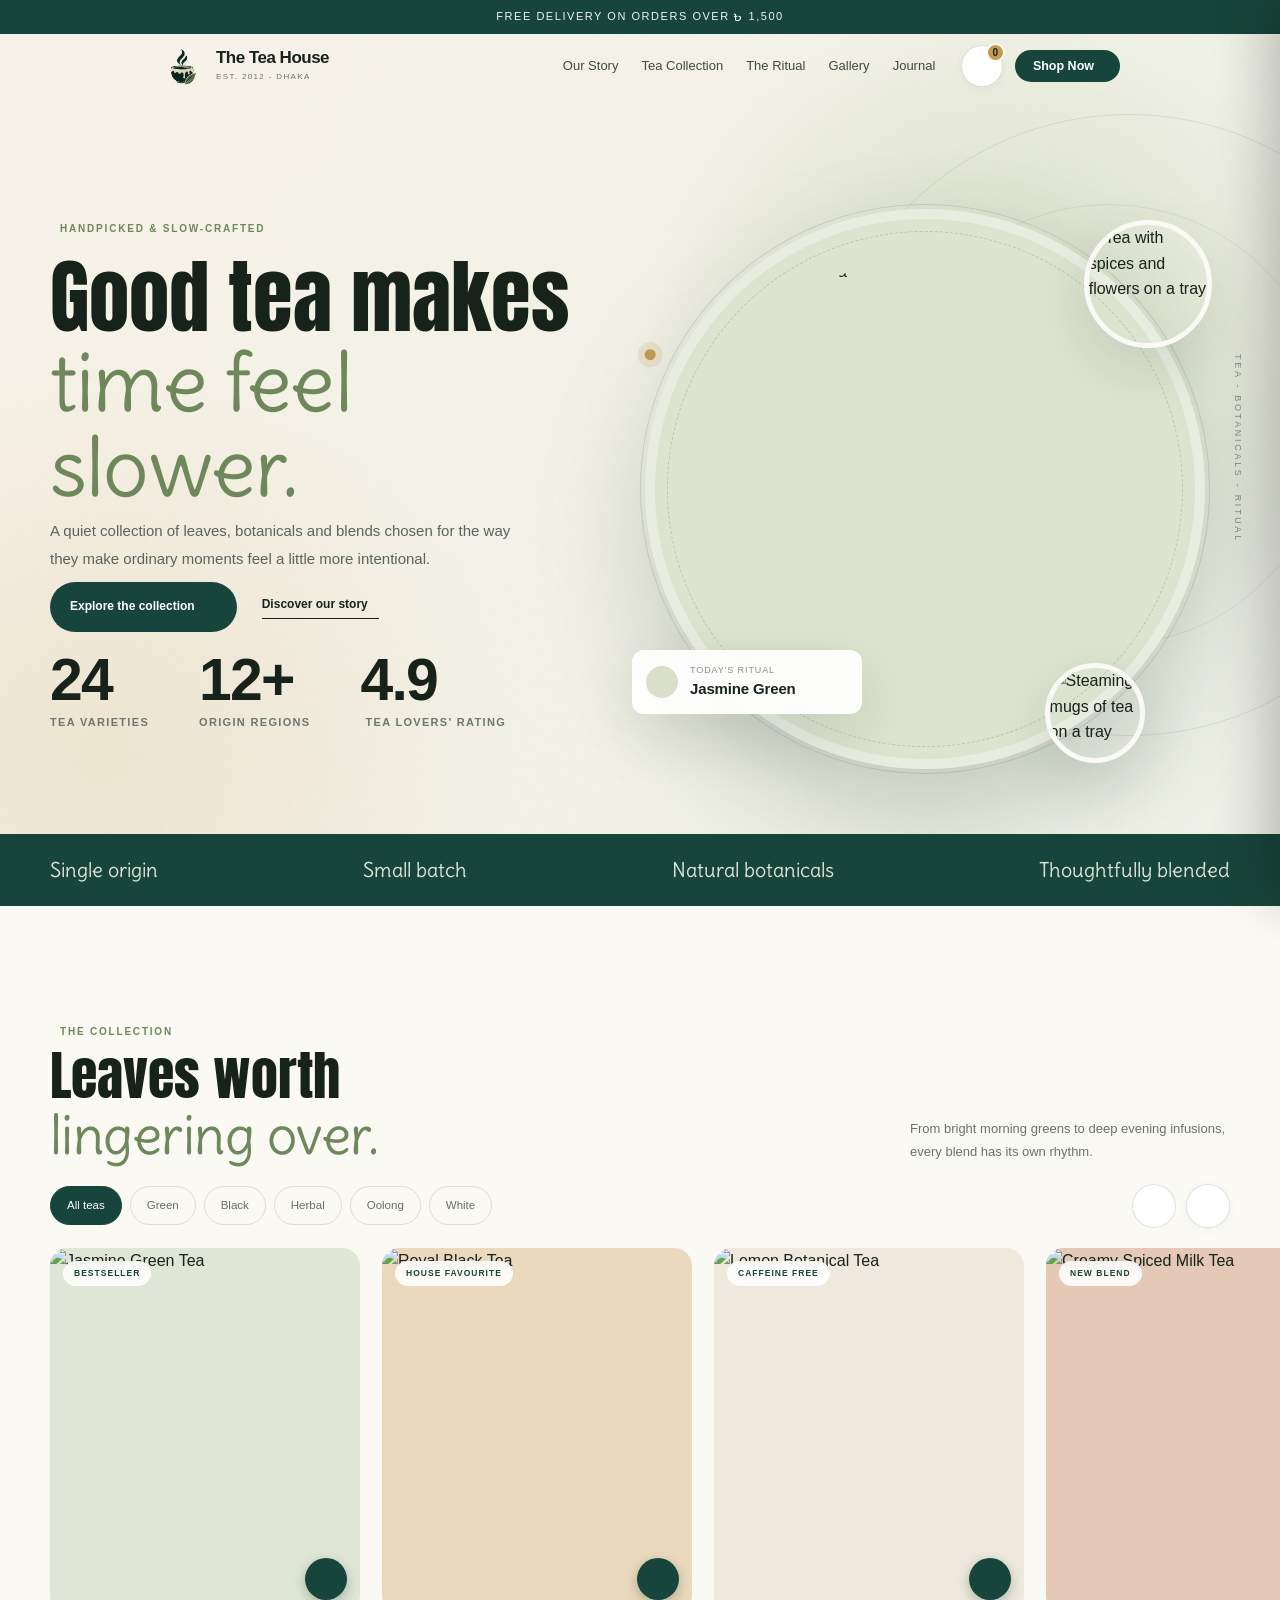
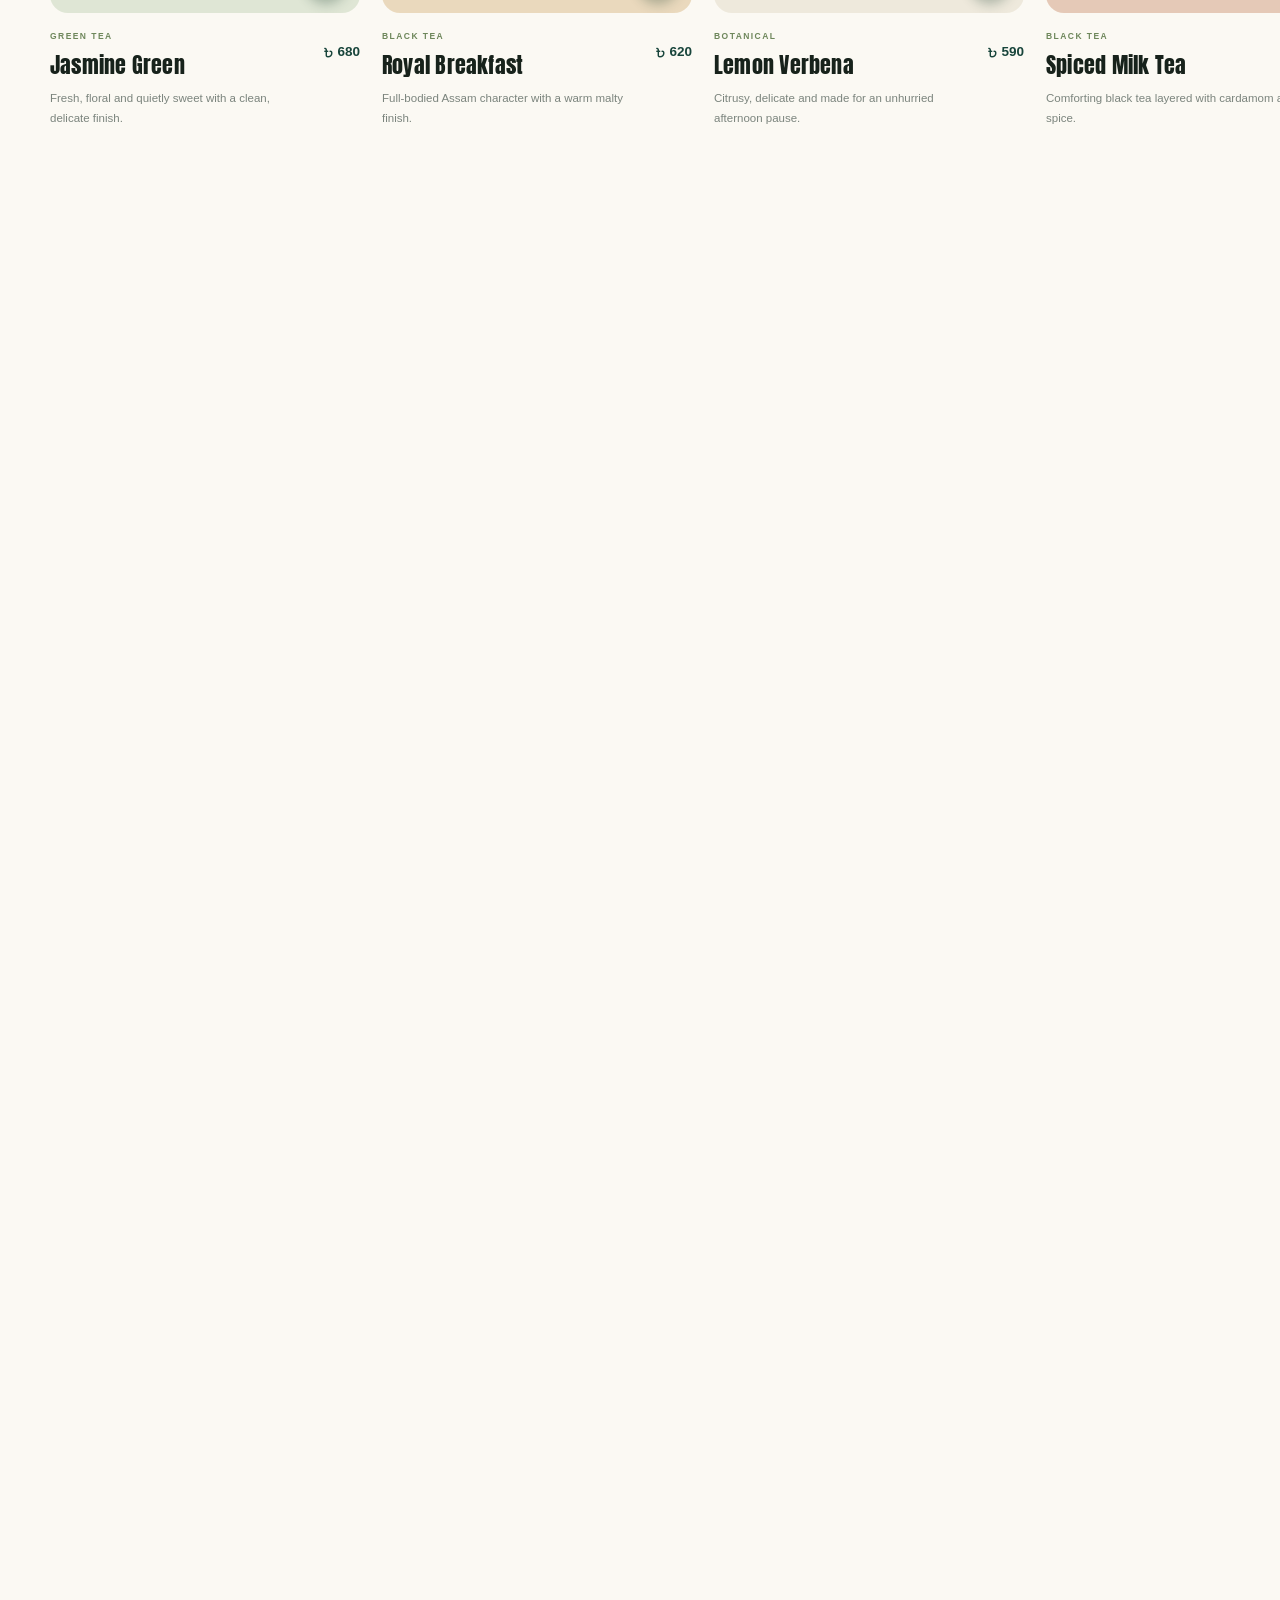
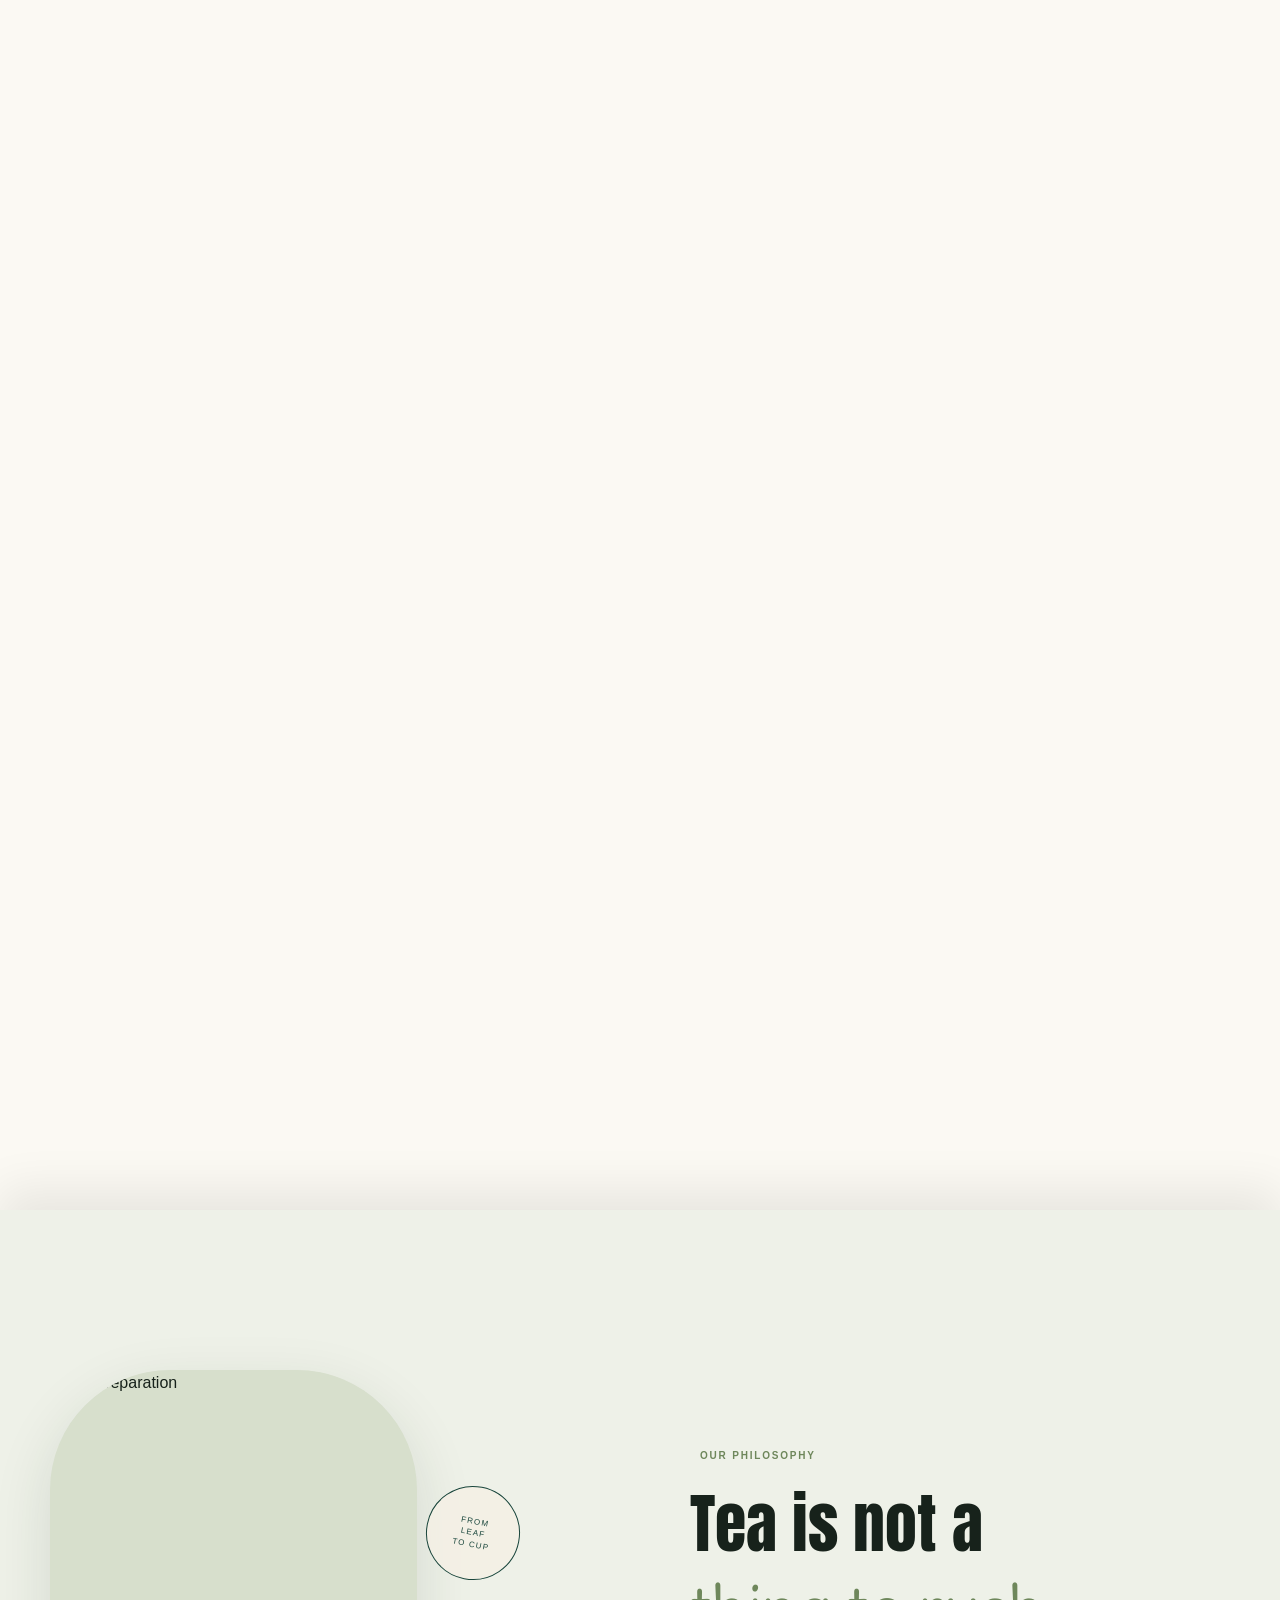
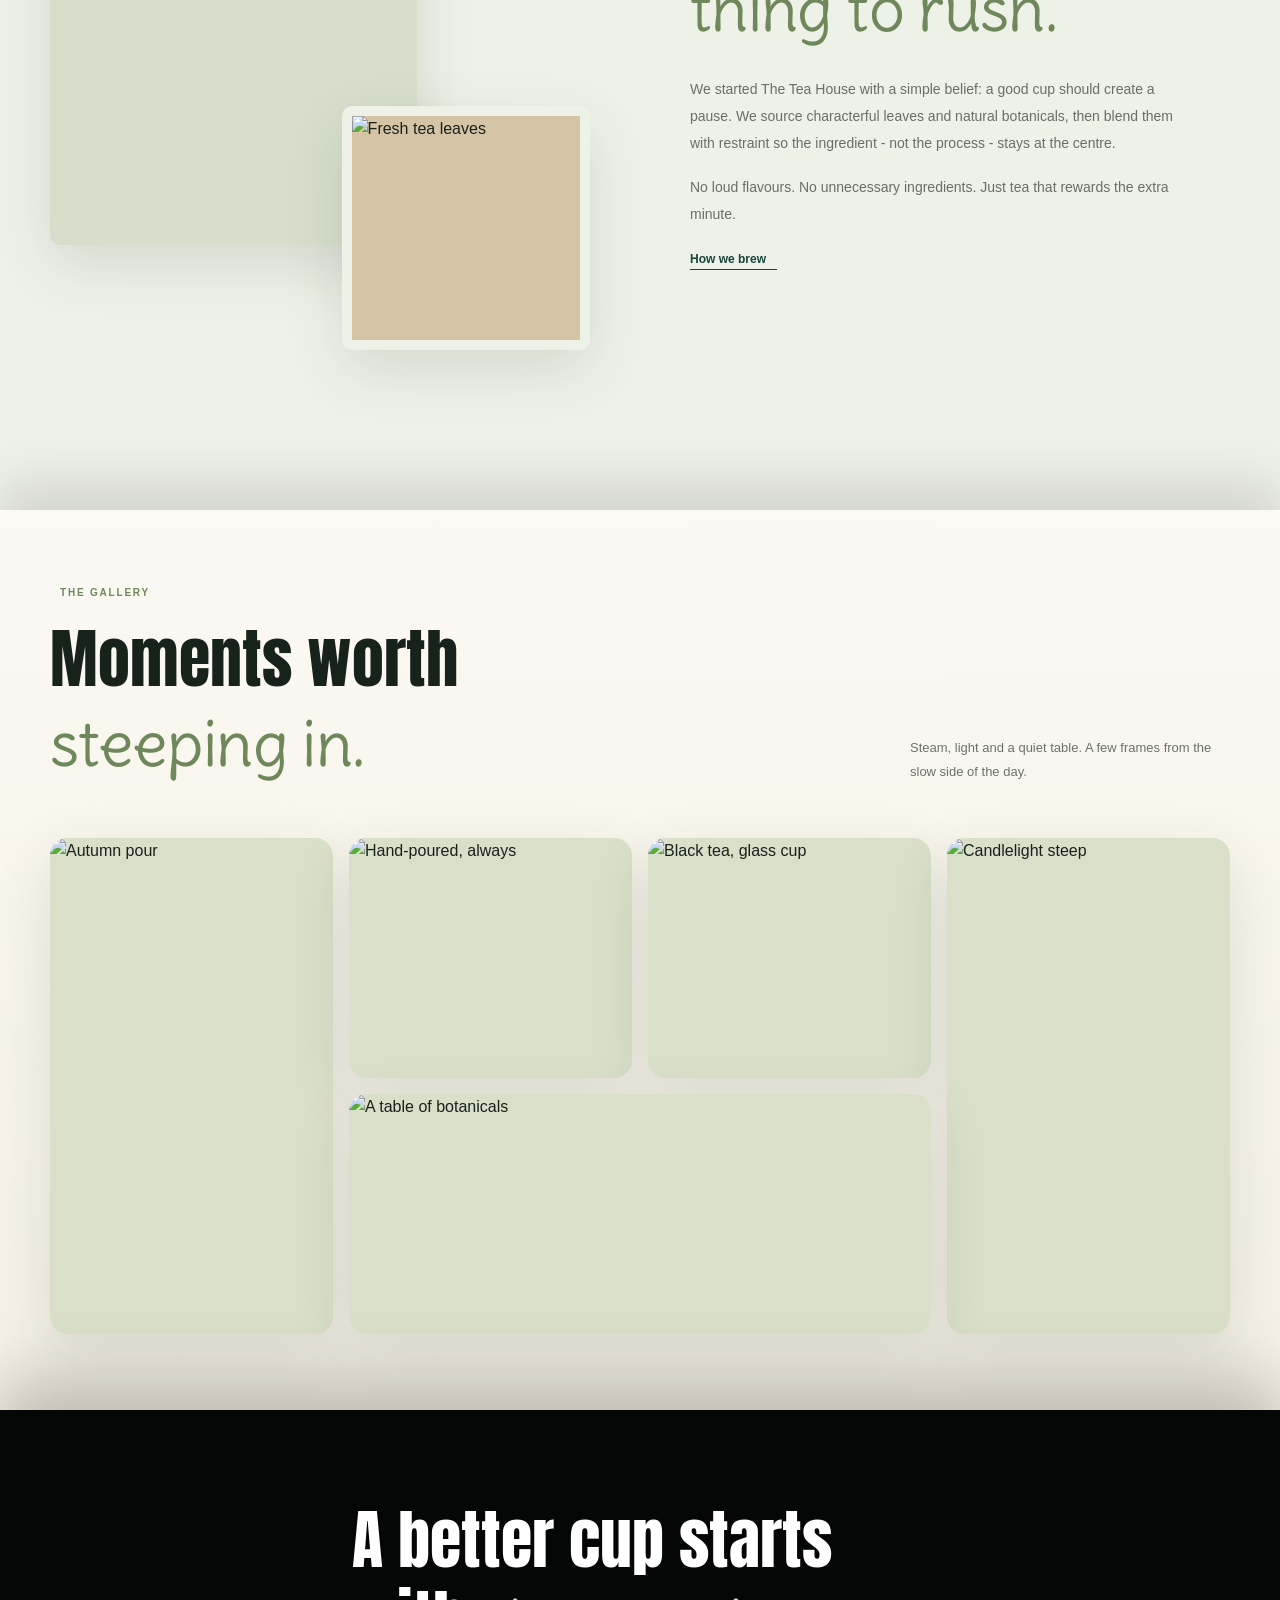
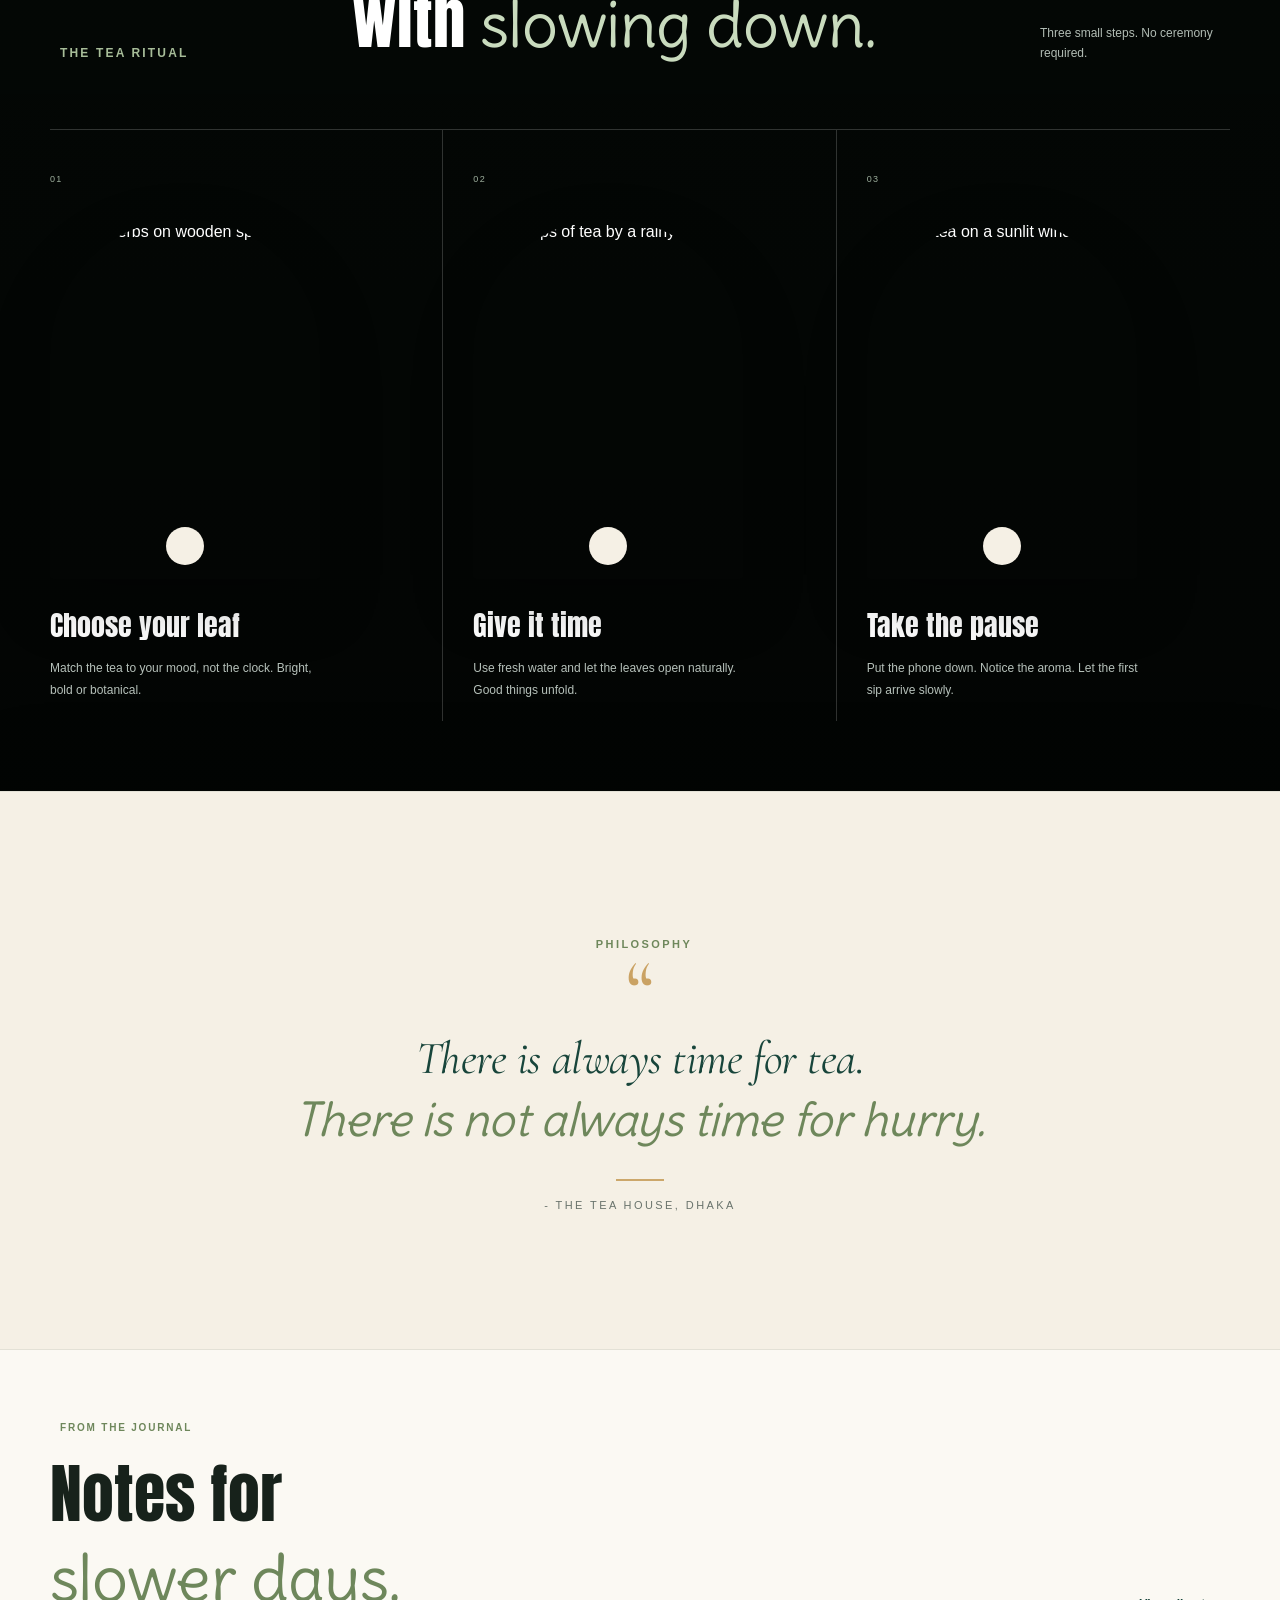
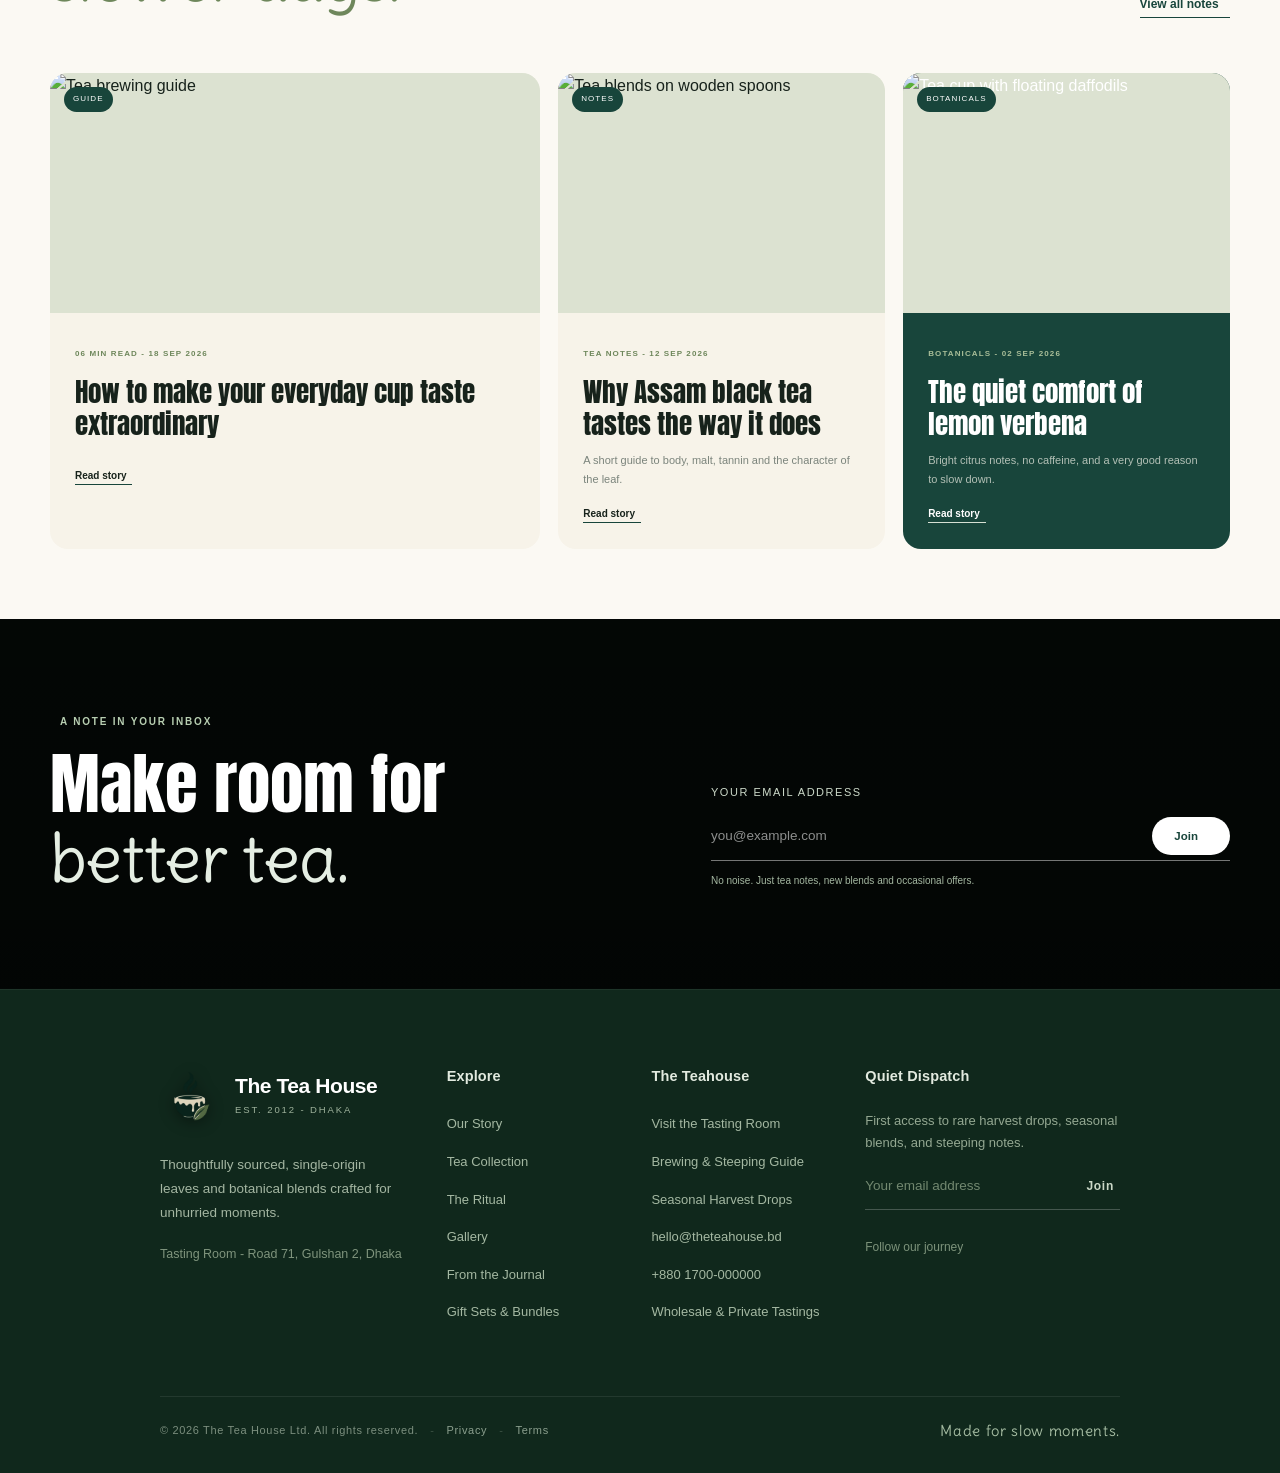
==== commit 2bb87d87: "fix: replace middle dot separator with hyphen in brand tagline across all pages" ====
--- a/index.html
+++ b/index.html
@@ -1,4 +1,4 @@
-<!DOCTYPE html>
+﻿<!DOCTYPE html>
 <html lang="en">
 <head>
   <meta charset="UTF-8" />
@@ -33,7 +33,7 @@
         <img class="brand-logo" src="logo.png" alt="The Tea House logo" width="44" height="44" />
         <span>
           <strong>The Tea House</strong>
-          <small>EST. 2012 · DHAKA</small>
+          <small>EST. 2012 - DHAKA</small>
         </span>
       </a>
 
@@ -96,7 +96,7 @@
           </div>
           <div class="hero-chip chip-a"><img src="https://images.pexels.com/photos/8329295/pexels-photo-8329295.jpeg?auto=compress&cs=tinysrgb&w=500" alt="Tea with spices and flowers on a tray" /></div>
           <div class="hero-chip chip-b"><img src="https://images.pexels.com/photos/38410813/pexels-photo-38410813.jpeg?auto=compress&cs=tinysrgb&w=500" alt="Steaming mugs of tea on a tray" /></div>
-          <div class="vertical-label">TEA · BOTANICALS · RITUAL</div>
+          <div class="vertical-label">TEA  -  BOTANICALS  -  RITUAL</div>
         </div>
       </div>
     </section>
@@ -388,7 +388,7 @@
               <span>GUIDE</span>
             </div>
             <div class="journal-copy">
-              <small>06 MIN READ · 18 SEP 2026</small>
+              <small>06 MIN READ  -  18 SEP 2026</small>
               <h3>How to make your everyday cup taste extraordinary</h3>
               <a href="#">Read story <span><i class="fi fi-rr-arrow-up-right" aria-hidden="true"></i></span></a>
             </div>
@@ -397,7 +397,7 @@
           <article class="journal-card reveal reveal-delay">
             <div class="journal-image"><img src="https://images.pexels.com/photos/28448494/pexels-photo-28448494.jpeg?auto=compress&cs=tinysrgb&w=900" alt="Tea blends on wooden spoons" loading="lazy" /><span>NOTES</span></div>
             <div class="journal-copy">
-              <small>TEA NOTES · 12 SEP 2026</small>
+              <small>TEA NOTES  -  12 SEP 2026</small>
               <h3>Why Assam black tea tastes the way it does</h3>
               <p>A short guide to body, malt, tannin and the character of the leaf.</p>
               <a href="#">Read story <span><i class="fi fi-rr-arrow-up-right" aria-hidden="true"></i></span></a>
@@ -407,7 +407,7 @@
           <article class="journal-card dark-card reveal reveal-delay-2">
             <div class="journal-image"><img src="https://images.pexels.com/photos/19826009/pexels-photo-19826009.jpeg?auto=compress&cs=tinysrgb&w=900" alt="Tea cup with floating daffodils" loading="lazy" /><span>BOTANICALS</span></div>
             <div class="journal-copy">
-              <small>BOTANICALS · 02 SEP 2026</small>
+              <small>BOTANICALS  -  02 SEP 2026</small>
               <h3>The quiet comfort of lemon verbena</h3>
               <p>Bright citrus notes, no caffeine, and a very good reason to slow down.</p>
               <a href="#">Read story <span><i class="fi fi-rr-arrow-up-right" aria-hidden="true"></i></span></a>
@@ -445,14 +445,14 @@
           <img class="brand-logo footer-logo-lg" src="logo.png" alt="The Tea House logo" width="60" height="60" />
           <span class="brand-name">
             <strong>The Tea House</strong>
-            <small>EST. 2012 · DHAKA</small>
+            <small>EST. 2012 - DHAKA</small>
           </span>
         </a>
         <p class="footer-slogan">
           Thoughtfully sourced, single-origin leaves and botanical blends crafted for unhurried moments.
         </p>
         <p class="footer-location">
-          Tasting Room · Road 71, Gulshan 2, Dhaka
+          Tasting Room  -  Road 71, Gulshan 2, Dhaka
         </p>
       </div>
 
@@ -520,9 +520,9 @@
     <div class="container footer-bottom">
       <div class="footer-bottom-left">
         <span>© 2026 The Tea House Ltd. All rights reserved.</span>
-        <span class="footer-sep">·</span>
+        <span class="footer-sep"> - </span>
         <a href="story.html#privacy">Privacy</a>
-        <span class="footer-sep">·</span>
+        <span class="footer-sep"> - </span>
         <a href="story.html#terms">Terms</a>
       </div>
       <div class="footer-bottom-right">
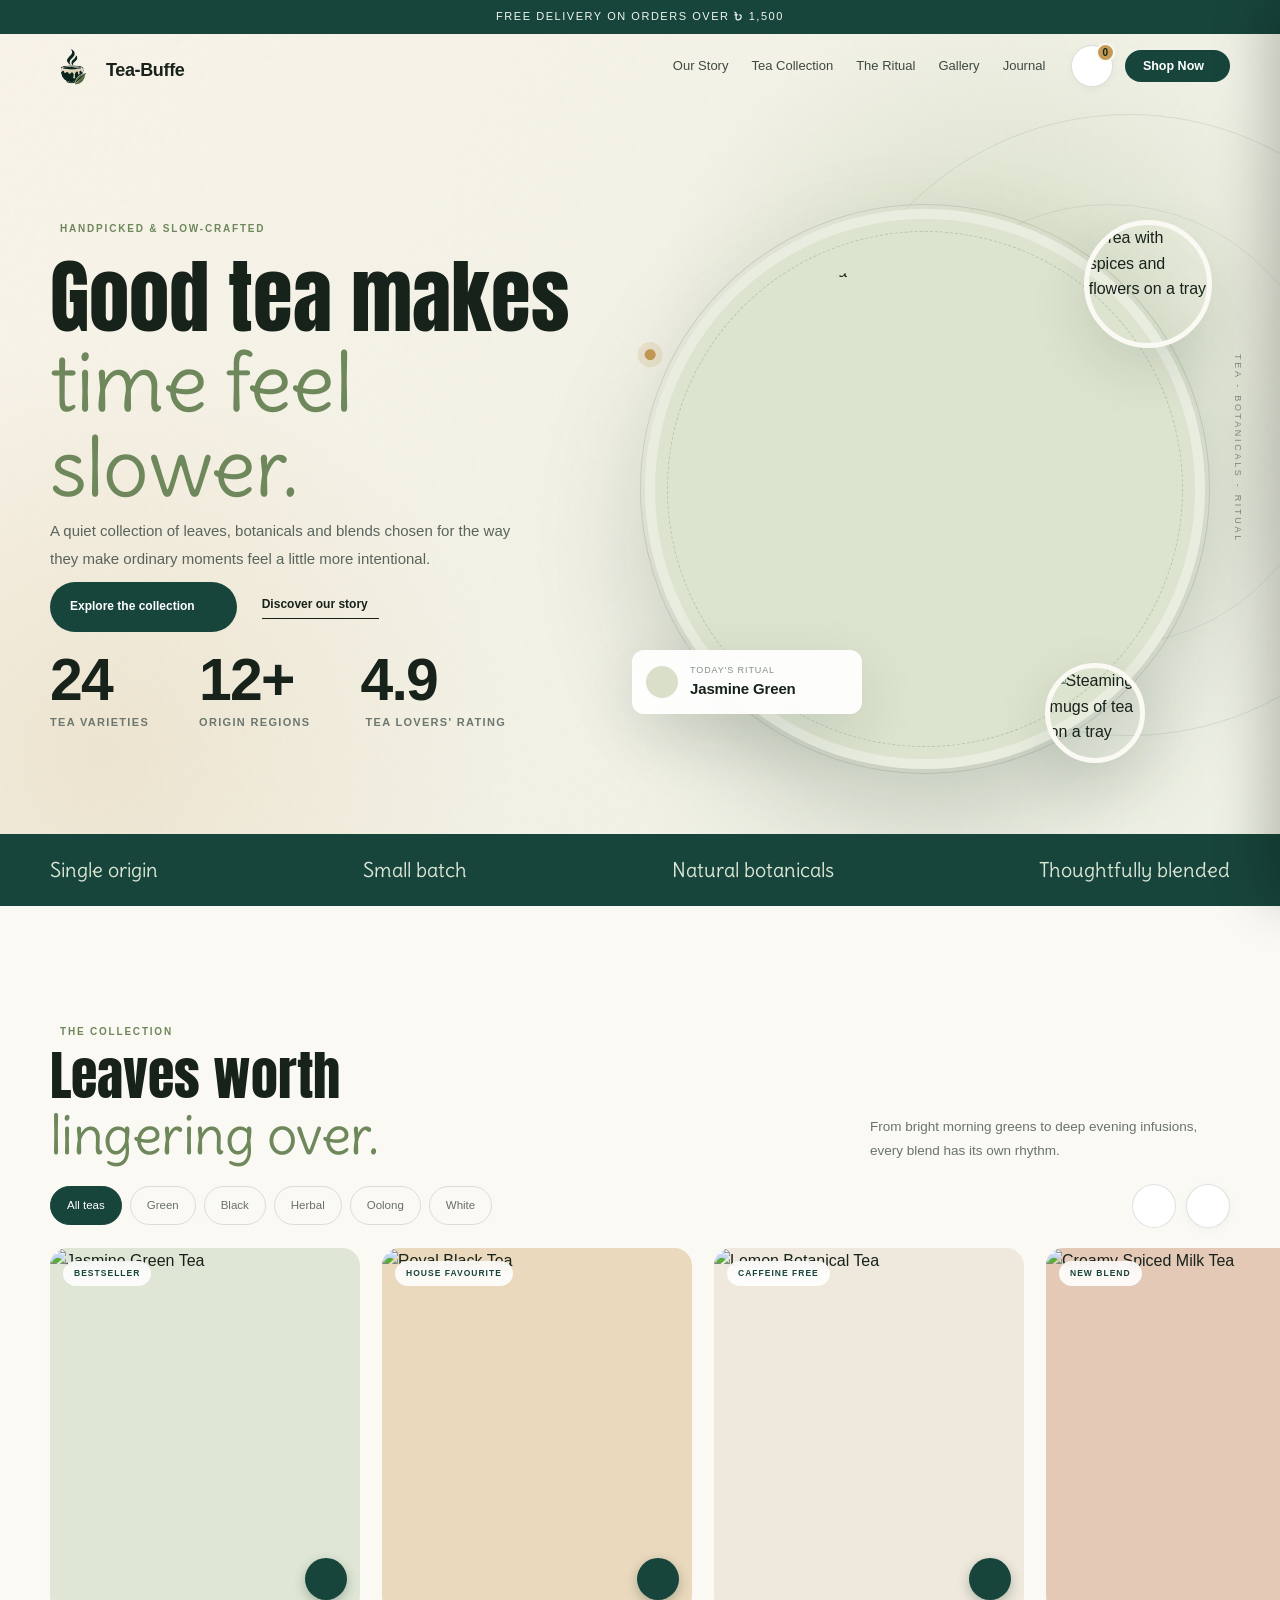
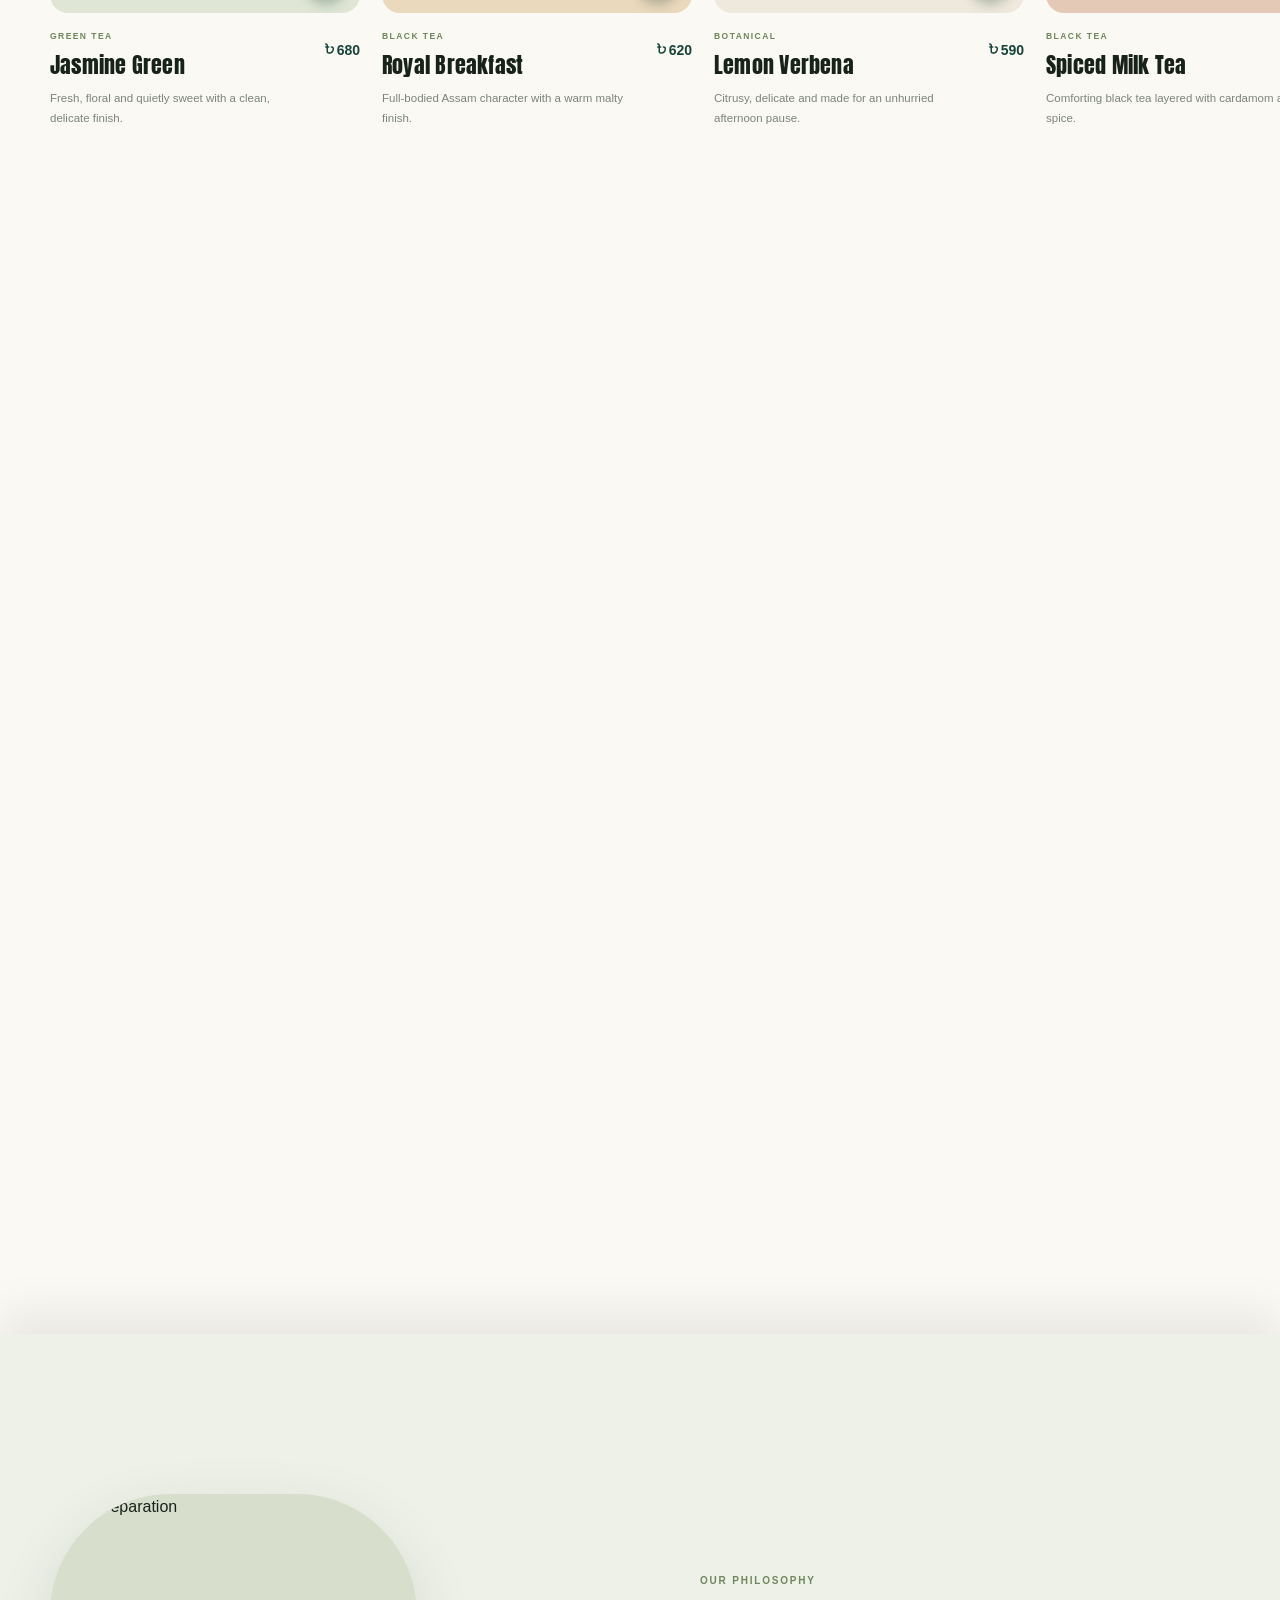
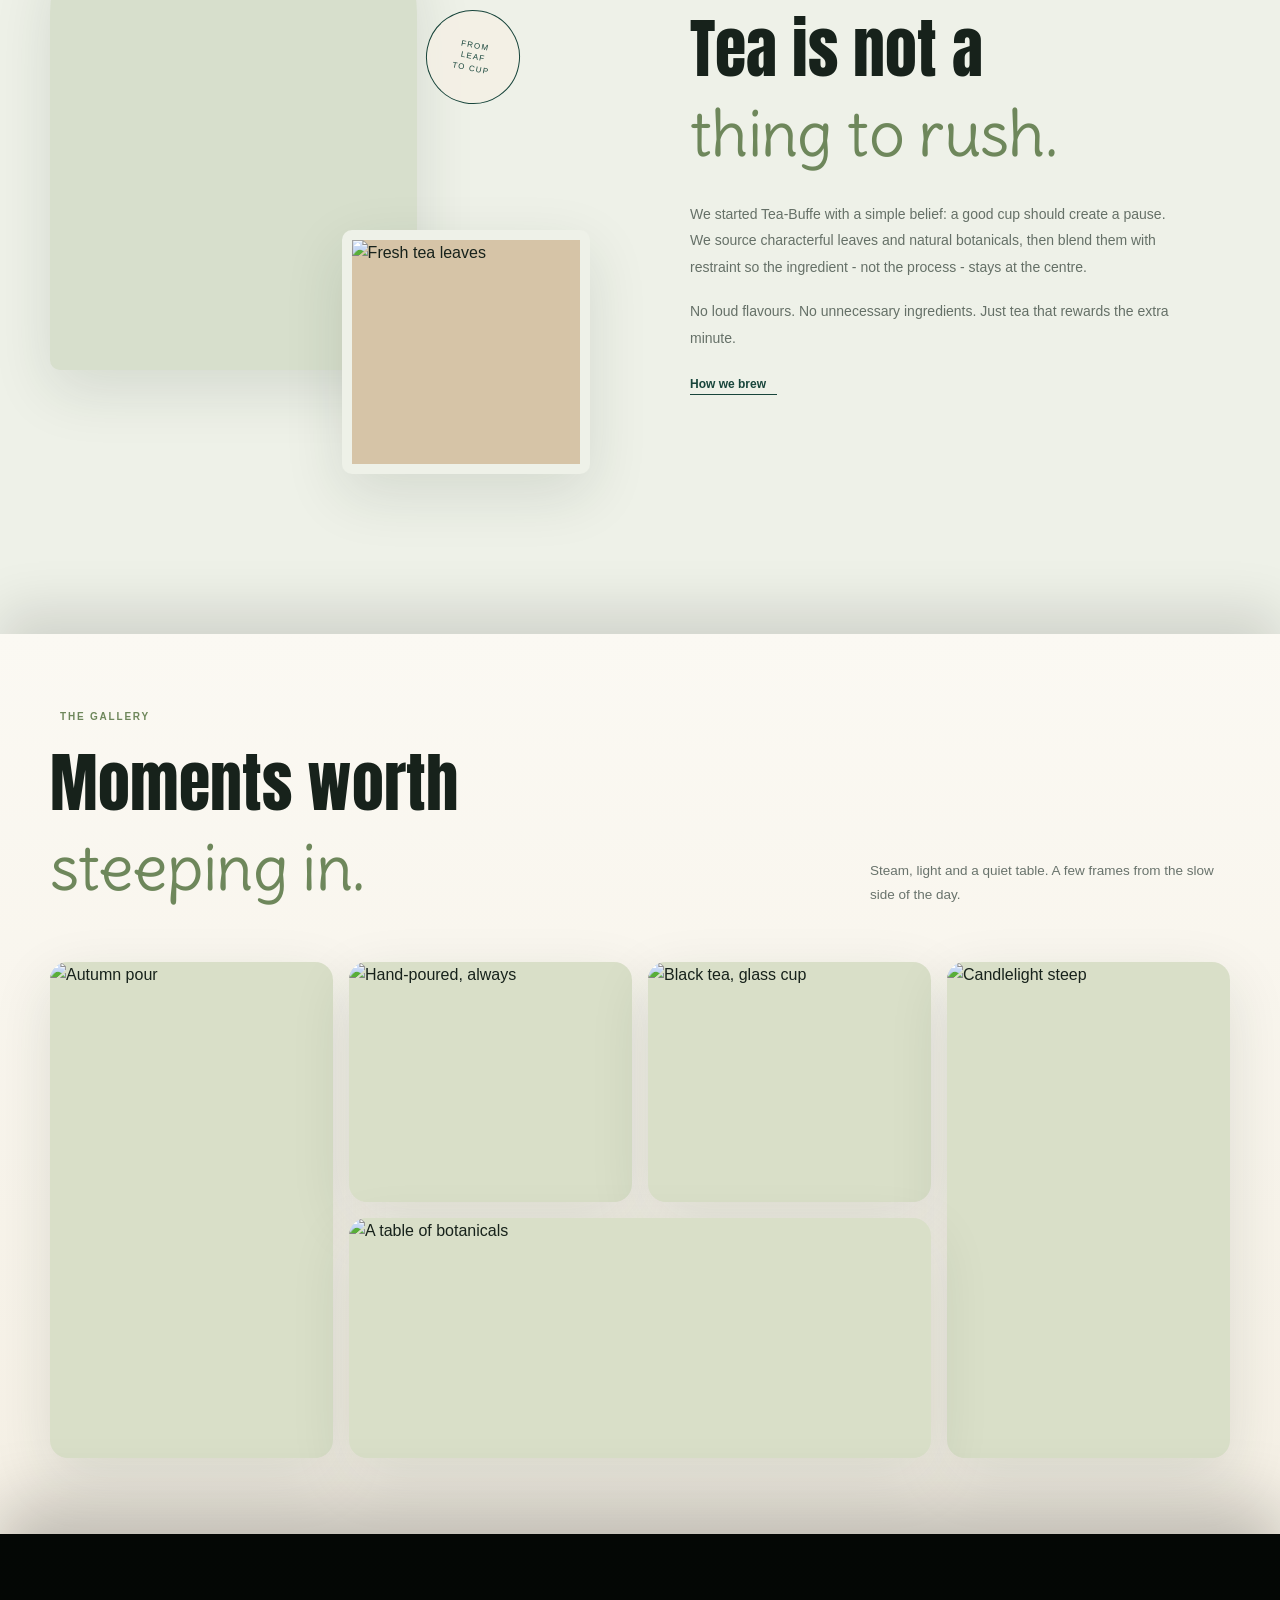
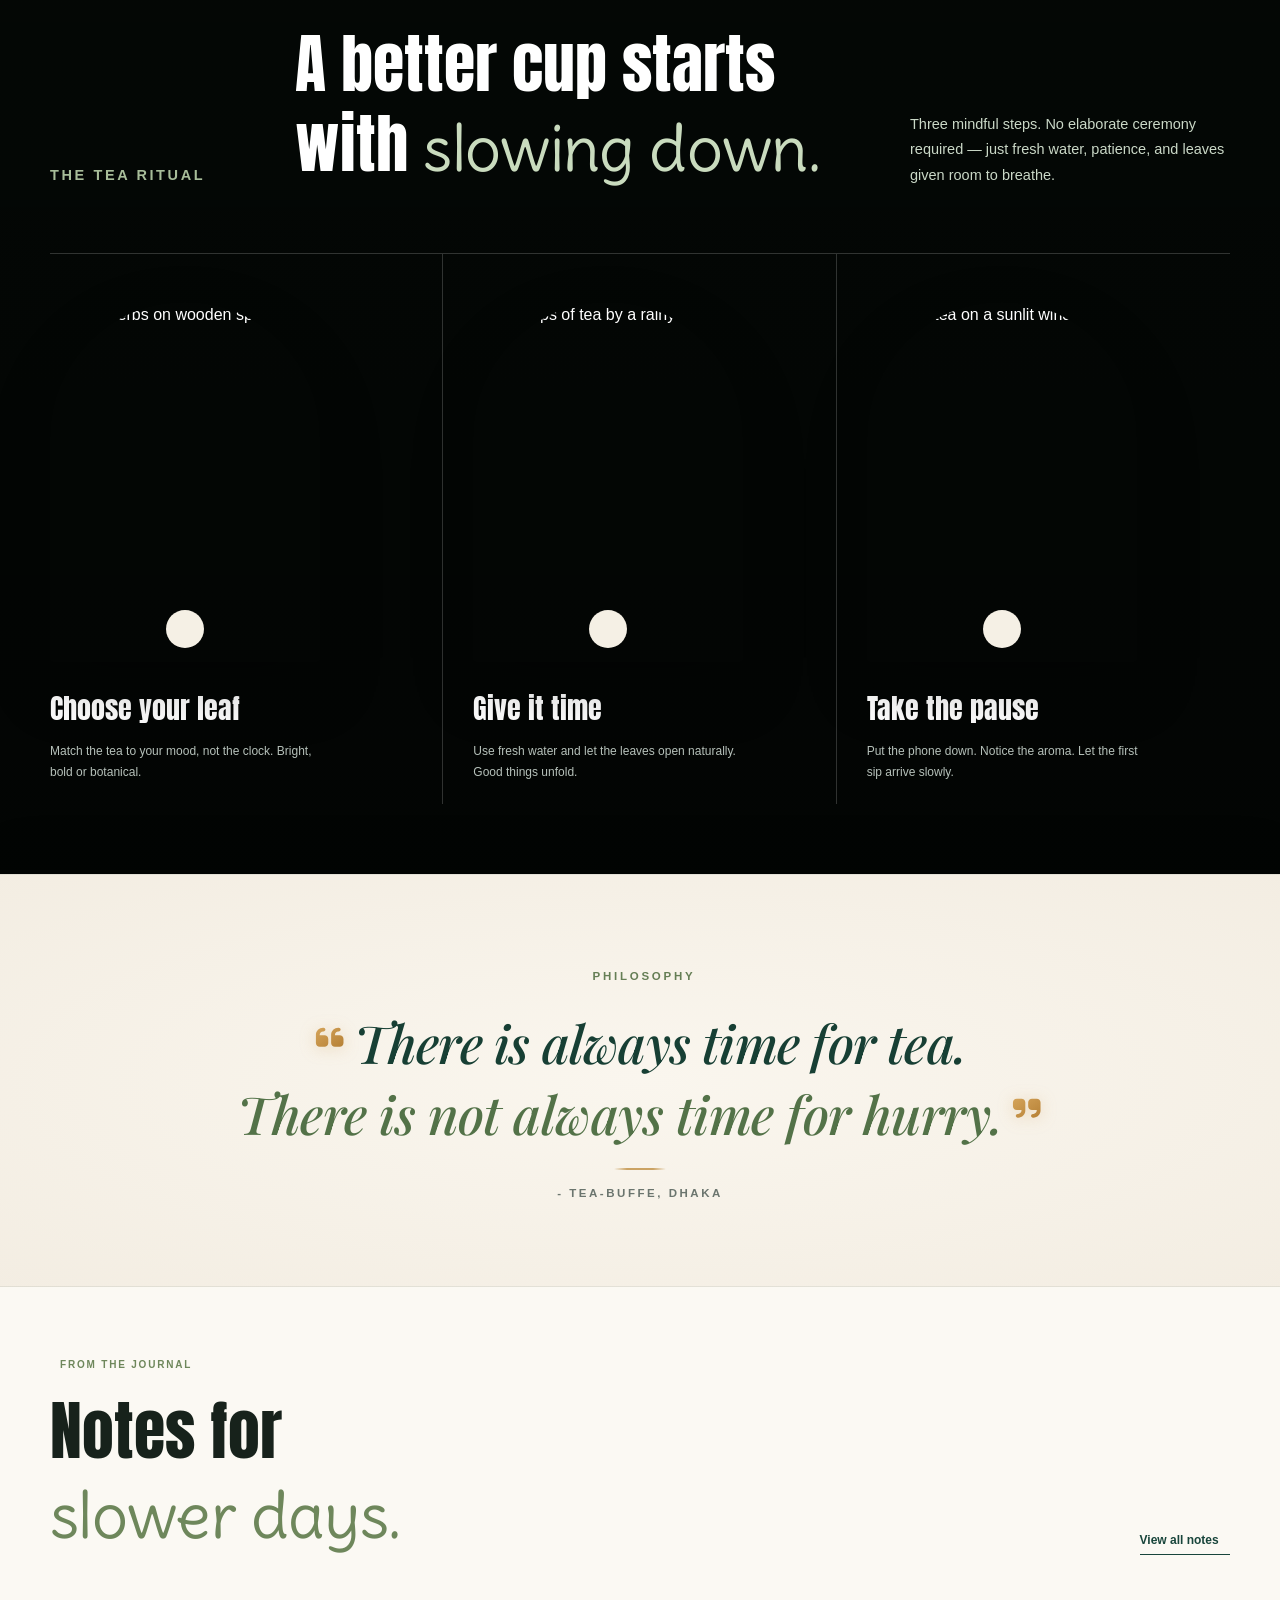
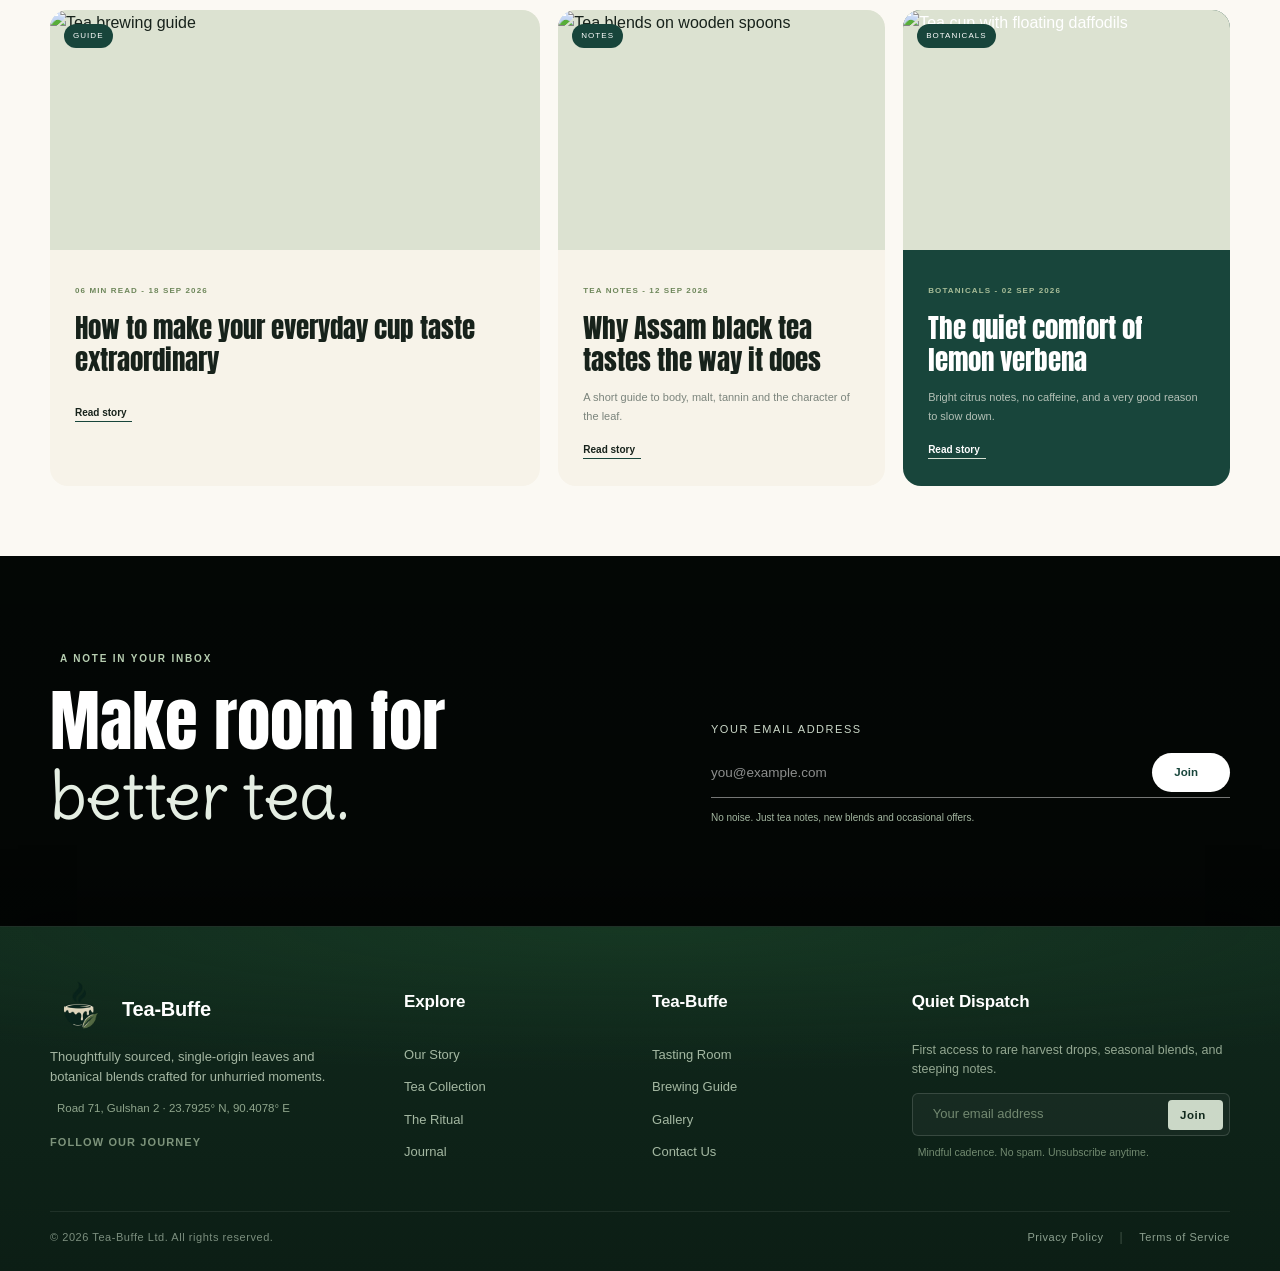
==== commit 84aa6c10: "Update page headers to row layout, refine card titles and navigation, add anti-inspect protection" ====
--- a/index.html
+++ b/index.html
@@ -1,24 +1,24 @@
-﻿<!DOCTYPE html>
+<!DOCTYPE html>
 <html lang="en">
 <head>
-  <meta charset="UTF-8" />
-  <meta name="viewport" content="width=device-width, initial-scale=1.0" />
-  <meta name="description" content="A refined tea house experience - carefully selected teas, botanical blends, and slow moments." />
-  <title>Tea House</title>
+  <meta charset="UTF-8">
+  <meta name="viewport" content="width=device-width, initial-scale=1.0">
+  <meta name="description" content="A refined tea experience at Tea-Buffe - carefully selected single-origin teas, botanical blends, and slow moments.">
+  <title>Tea-Buffe - Moments Worth Steeping In</title>
 
   <link rel="preconnect" href="https://fonts.googleapis.com">
   <link rel="preconnect" href="https://fonts.gstatic.com" crossorigin>
-  <link href="https://fonts.googleapis.com/css2?family=Anton&amp;family=Cormorant+Garamond:ital,wght@0,400;0,600;1,400;1,500&amp;family=Delius&amp;family=Google+Sans+Flex:opsz,wght@6..144,1..1000&amp;display=swap" rel="stylesheet">
+  <link href="https://fonts.googleapis.com/css2?family=Anton&amp;family=Cormorant+Garamond:ital,wght@0,400;0,600;1,400;1,500&amp;family=Delius&amp;family=Google+Sans+Flex:opsz,wght@6..144,1..1000&amp;family=Playfair+Display:ital,wght@0,400;0,600;1,400;1,500;1,600&amp;display=swap" rel="stylesheet">
 
   <!-- Font Awesome (strictly used for Bangladeshi Taka icon) -->
-  <link rel="stylesheet" href="https://cdnjs.cloudflare.com/ajax/libs/font-awesome/6.5.1/css/all.min.css" />
+  <link rel="stylesheet" href="https://cdnjs.cloudflare.com/ajax/libs/font-awesome/6.5.1/css/all.min.css">
 
   <!-- Flaticon UIcons (used for all graphic & UI icons) -->
-  <link rel="stylesheet" href="https://cdn-uicons.flaticon.com/2.6.0/uicons-regular-rounded/css/uicons-regular-rounded.css" />
-  <link rel="stylesheet" href="https://cdn-uicons.flaticon.com/2.6.0/uicons-brands/css/uicons-brands.css" />
-
-  <link rel="icon" type="image/png" href="logo.png" />
-  <link rel="stylesheet" href="styles.css" />
+  <link rel="stylesheet" href="https://cdn-uicons.flaticon.com/2.6.0/uicons-regular-rounded/css/uicons-regular-rounded.css">
+  <link rel="stylesheet" href="https://cdn-uicons.flaticon.com/2.6.0/uicons-brands/css/uicons-brands.css">
+
+  <link rel="icon" type="image/png" href="logo.png">
+  <link rel="stylesheet" href="styles.css">
 </head>
 
 <body>
@@ -29,11 +29,10 @@
 
   <header class="site-header" id="top">
     <div class="container nav">
-      <a class="brand" href="#top" aria-label="The Tea House home">
-        <img class="brand-logo" src="logo.png" alt="The Tea House logo" width="44" height="44" />
-        <span>
-          <strong>The Tea House</strong>
-          <small>EST. 2012 - DHAKA</small>
+      <a class="brand" href="#top" aria-label="Tea-Buffe home">
+        <img class="brand-logo" src="logo.png" alt="Tea-Buffe logo" width="44" height="44">
+        <span class="brand-name">
+          <strong>Tea-Buffe</strong>
         </span>
       </a>
 
@@ -50,7 +49,7 @@
       </nav>
 
       <div class="nav-actions">
-        <button class="cart-trigger" id="cartTrigger" aria-label="View tea bag" title="View your tea bag">
+        <button type="button" class="cart-trigger" id="cartTrigger" aria-label="View tea bag" title="View your tea bag">
           <i class="fi fi-rr-shopping-bag" aria-hidden="true"></i>
           <span class="cart-badge" id="cartBadge">0</span>
         </button>
@@ -84,7 +83,7 @@
         <div class="hero-visual reveal reveal-delay">
           <div class="hero-orbit"></div>
           <div class="hero-image-wrap">
-            <img src="https://images.pexels.com/photos/4390022/pexels-photo-4390022.jpeg?auto=compress&cs=tinysrgb&w=1400" alt="Freshly brewed tea" />
+            <img src="https://images.pexels.com/photos/4390022/pexels-photo-4390022.jpeg?auto=compress&cs=tinysrgb&w=1400" alt="Freshly brewed tea" >
           </div>
           <div class="floating-note">
             <span class="leaf-icon"><i class="fi fi-rr-leaf" aria-hidden="true"></i></span>
@@ -94,14 +93,14 @@
             </div>
             <span class="arrow-circle"><i class="fi fi-rr-arrow-up-right" aria-hidden="true"></i></span>
           </div>
-          <div class="hero-chip chip-a"><img src="https://images.pexels.com/photos/8329295/pexels-photo-8329295.jpeg?auto=compress&cs=tinysrgb&w=500" alt="Tea with spices and flowers on a tray" /></div>
-          <div class="hero-chip chip-b"><img src="https://images.pexels.com/photos/38410813/pexels-photo-38410813.jpeg?auto=compress&cs=tinysrgb&w=500" alt="Steaming mugs of tea on a tray" /></div>
+          <div class="hero-chip chip-a"><img src="https://images.pexels.com/photos/8329295/pexels-photo-8329295.jpeg?auto=compress&cs=tinysrgb&w=500" alt="Tea with spices and flowers on a tray" ></div>
+          <div class="hero-chip chip-b"><img src="https://images.pexels.com/photos/38410813/pexels-photo-38410813.jpeg?auto=compress&cs=tinysrgb&w=500" alt="Steaming mugs of tea on a tray" ></div>
           <div class="vertical-label">TEA  -  BOTANICALS  -  RITUAL</div>
         </div>
       </div>
     </section>
 
-    <section class="marquee" aria-label="Tea house values">
+    <section class="marquee" aria-label="Tea-Buffe values">
       <div class="container">
         <div class="marquee-track">
           <span>Single origin</span><b><i class="fi fi-rr-leaf" aria-hidden="true"></i></b>
@@ -148,7 +147,7 @@
             <article class="product-card reveal" data-id="tea-jasmine-green" data-name="Jasmine Green" data-price="680" data-category="green" data-type="Green Tea" data-image="https://images.pexels.com/photos/12338992/pexels-photo-12338992.jpeg?auto=compress&cs=tinysrgb&w=900">
               <div class="product-image sage">
                 <span class="product-tag">Bestseller</span>
-                <img src="https://images.pexels.com/photos/12338992/pexels-photo-12338992.jpeg?auto=compress&cs=tinysrgb&w=900" alt="Jasmine Green Tea" loading="lazy" />
+                <img src="https://images.pexels.com/photos/12338992/pexels-photo-12338992.jpeg?auto=compress&cs=tinysrgb&w=900" alt="Jasmine Green Tea" loading="lazy" >
                 <button class="quick-add" aria-label="Add Jasmine Green Tea to cart"><i class="fi fi-rr-plus" aria-hidden="true"></i></button>
               </div>
               <div class="product-info">
@@ -162,7 +161,7 @@
             <article class="product-card reveal reveal-delay" data-id="tea-royal-breakfast" data-name="Royal Breakfast" data-price="620" data-category="black" data-type="Black Tea" data-image="https://images.pexels.com/photos/10776408/pexels-photo-10776408.jpeg?auto=compress&cs=tinysrgb&w=900">
               <div class="product-image amber">
                 <span class="product-tag">House favourite</span>
-                <img src="https://images.pexels.com/photos/10776408/pexels-photo-10776408.jpeg?auto=compress&cs=tinysrgb&w=900" alt="Royal Black Tea" loading="lazy" />
+                <img src="https://images.pexels.com/photos/10776408/pexels-photo-10776408.jpeg?auto=compress&cs=tinysrgb&w=900" alt="Royal Black Tea" loading="lazy" >
                 <button class="quick-add" aria-label="Add Royal Black Tea to cart"><i class="fi fi-rr-plus" aria-hidden="true"></i></button>
               </div>
               <div class="product-info">
@@ -176,7 +175,7 @@
             <article class="product-card reveal" data-id="tea-lemon-verbena" data-name="Lemon Verbena" data-price="590" data-category="herbal" data-type="Botanical" data-image="https://images.pexels.com/photos/29632082/pexels-photo-29632082.jpeg?auto=compress&cs=tinysrgb&w=900">
               <div class="product-image cream">
                 <span class="product-tag">Caffeine free</span>
-                <img src="https://images.pexels.com/photos/29632082/pexels-photo-29632082.jpeg?auto=compress&cs=tinysrgb&w=900" alt="Lemon Botanical Tea" loading="lazy" />
+                <img src="https://images.pexels.com/photos/29632082/pexels-photo-29632082.jpeg?auto=compress&cs=tinysrgb&w=900" alt="Lemon Botanical Tea" loading="lazy" >
                 <button class="quick-add" aria-label="Add Lemon Botanical Tea to cart"><i class="fi fi-rr-plus" aria-hidden="true"></i></button>
               </div>
               <div class="product-info">
@@ -190,7 +189,7 @@
             <article class="product-card reveal reveal-delay" data-id="tea-spiced-milk" data-name="Spiced Milk Tea" data-price="540" data-category="black" data-type="Black Tea" data-image="https://images.pexels.com/photos/8329861/pexels-photo-8329861.jpeg?auto=compress&cs=tinysrgb&w=900">
               <div class="product-image clay">
                 <span class="product-tag">New blend</span>
-                <img src="https://images.pexels.com/photos/8329861/pexels-photo-8329861.jpeg?auto=compress&cs=tinysrgb&w=900" alt="Creamy Spiced Milk Tea" loading="lazy" />
+                <img src="https://images.pexels.com/photos/8329861/pexels-photo-8329861.jpeg?auto=compress&cs=tinysrgb&w=900" alt="Creamy Spiced Milk Tea" loading="lazy" >
                 <button class="quick-add" aria-label="Add Spiced Milk Tea to cart"><i class="fi fi-rr-plus" aria-hidden="true"></i></button>
               </div>
               <div class="product-info">
@@ -204,7 +203,7 @@
             <article class="product-card reveal" data-id="tea-silver-needle" data-name="Silver Needle White" data-price="850" data-category="white" data-type="White Tea" data-image="https://images.pexels.com/photos/1417945/pexels-photo-1417945.jpeg?auto=compress&cs=tinysrgb&w=900">
               <div class="product-image mist">
                 <span class="product-tag">Single estate</span>
-                <img src="https://images.pexels.com/photos/1417945/pexels-photo-1417945.jpeg?auto=compress&cs=tinysrgb&w=900" alt="Silver Needle White Tea" loading="lazy" />
+                <img src="https://images.pexels.com/photos/1417945/pexels-photo-1417945.jpeg?auto=compress&cs=tinysrgb&w=900" alt="Silver Needle White Tea" loading="lazy" >
                 <button class="quick-add" aria-label="Add Silver Needle White to cart"><i class="fi fi-rr-plus" aria-hidden="true"></i></button>
               </div>
               <div class="product-info">
@@ -218,7 +217,7 @@
             <article class="product-card reveal reveal-delay" data-id="tea-golden-oolong" data-name="Himalayan Golden Oolong" data-price="780" data-category="oolong" data-type="Oolong Tea" data-image="https://images.pexels.com/photos/28448494/pexels-photo-28448494.jpeg?auto=compress&cs=tinysrgb&w=900">
               <div class="product-image terracotta">
                 <span class="product-tag">Reserve lot</span>
-                <img src="https://images.pexels.com/photos/28448494/pexels-photo-28448494.jpeg?auto=compress&cs=tinysrgb&w=900" alt="Himalayan Golden Oolong Tea" loading="lazy" />
+                <img src="https://images.pexels.com/photos/28448494/pexels-photo-28448494.jpeg?auto=compress&cs=tinysrgb&w=900" alt="Himalayan Golden Oolong Tea" loading="lazy" >
                 <button class="quick-add" aria-label="Add Himalayan Golden Oolong to cart"><i class="fi fi-rr-plus" aria-hidden="true"></i></button>
               </div>
               <div class="product-info">
@@ -232,7 +231,7 @@
             <article class="product-card reveal" data-id="tea-chamomile-lavender" data-name="Chamomile Lavender Bloom" data-price="560" data-category="herbal" data-type="Botanical" data-image="https://images.pexels.com/photos/19826009/pexels-photo-19826009.jpeg?auto=compress&cs=tinysrgb&w=900">
               <div class="product-image lavender">
                 <span class="product-tag">Organic blend</span>
-                <img src="https://images.pexels.com/photos/19826009/pexels-photo-19826009.jpeg?auto=compress&cs=tinysrgb&w=900" alt="Chamomile Lavender Tea" loading="lazy" />
+                <img src="https://images.pexels.com/photos/19826009/pexels-photo-19826009.jpeg?auto=compress&cs=tinysrgb&w=900" alt="Chamomile Lavender Tea" loading="lazy" >
                 <button class="quick-add" aria-label="Add Chamomile Lavender to cart"><i class="fi fi-rr-plus" aria-hidden="true"></i></button>
               </div>
               <div class="product-info">
@@ -246,7 +245,7 @@
             <article class="product-card reveal reveal-delay" data-id="tea-smoked-lapsang" data-name="Smoked Lapsang Pine" data-price="690" data-category="black" data-type="Black Tea" data-image="https://images.pexels.com/photos/227908/pexels-photo-227908.jpeg?auto=compress&cs=tinysrgb&w=900">
               <div class="product-image moss">
                 <span class="product-tag">Heritage harvest</span>
-                <img src="https://images.pexels.com/photos/227908/pexels-photo-227908.jpeg?auto=compress&cs=tinysrgb&w=900" alt="Smoked Lapsang Pine Tea" loading="lazy" />
+                <img src="https://images.pexels.com/photos/227908/pexels-photo-227908.jpeg?auto=compress&cs=tinysrgb&w=900" alt="Smoked Lapsang Pine Tea" loading="lazy" >
                 <button class="quick-add" aria-label="Add Smoked Lapsang Pine to cart"><i class="fi fi-rr-plus" aria-hidden="true"></i></button>
               </div>
               <div class="product-info">
@@ -260,7 +259,7 @@
             <article class="product-card reveal" data-id="tea-darjeeling-flush" data-name="Darjeeling First Flush" data-price="920" data-category="green" data-type="Green Tea" data-image="https://images.pexels.com/photos/1638280/pexels-photo-1638280.jpeg?auto=compress&cs=tinysrgb&w=900">
               <div class="product-image mist">
                 <span class="product-tag">Spring harvest</span>
-                <img src="https://images.pexels.com/photos/1638280/pexels-photo-1638280.jpeg?auto=compress&cs=tinysrgb&w=900" alt="Darjeeling First Flush Tea" loading="lazy" />
+                <img src="https://images.pexels.com/photos/1638280/pexels-photo-1638280.jpeg?auto=compress&cs=tinysrgb&w=900" alt="Darjeeling First Flush Tea" loading="lazy" >
                 <button class="quick-add" aria-label="Add Darjeeling First Flush to cart"><i class="fi fi-rr-plus" aria-hidden="true"></i></button>
               </div>
               <div class="product-info">
@@ -281,10 +280,10 @@
       <div class="container story-grid">
         <div class="story-collage reveal">
           <div class="collage-main">
-            <img src="https://images.pexels.com/photos/5635372/pexels-photo-5635372.jpeg?auto=compress&cs=tinysrgb&w=1200" alt="Tea preparation" />
+            <img src="https://images.pexels.com/photos/5635372/pexels-photo-5635372.jpeg?auto=compress&cs=tinysrgb&w=1200" alt="Tea preparation" >
           </div>
           <div class="collage-small">
-            <img src="https://images.pexels.com/photos/17928232/pexels-photo-17928232.jpeg?auto=compress&cs=tinysrgb&w=1000" alt="Fresh tea leaves" />
+            <img src="https://images.pexels.com/photos/17928232/pexels-photo-17928232.jpeg?auto=compress&cs=tinysrgb&w=1000" alt="Fresh tea leaves" >
           </div>
           <div class="collage-stamp">FROM<br>LEAF<br>TO CUP</div>
         </div>
@@ -293,7 +292,7 @@
           <p class="eyebrow"><i class="fi fi-rr-leaf" aria-hidden="true"></i> Our philosophy</p>
           <h2>Tea is not a<br><em>thing to rush.</em></h2>
           <p>
-            We started The Tea House with a simple belief: a good cup should
+            We started Tea-Buffe with a simple belief: a good cup should
             create a pause. We source characterful leaves and natural botanicals,
             then blend them with restraint so the ingredient - not the process -
             stays at the centre.
@@ -317,11 +316,11 @@
           <p>Steam, light and a quiet table. A few frames from the slow side of the day.</p>
         </div>
         <div class="gallery-grid">
-          <figure class="g1 reveal"><img src="https://images.pexels.com/photos/10258207/pexels-photo-10258207.jpeg?auto=compress&cs=tinysrgb&w=1000" alt="Autumn pour" loading="lazy" /><figcaption>Autumn pour</figcaption></figure>
-          <figure class="g2 reveal"><img src="https://images.pexels.com/photos/17286803/pexels-photo-17286803.jpeg?auto=compress&cs=tinysrgb&w=1000" alt="Hand-poured, always" loading="lazy" /><figcaption>Hand-poured, always</figcaption></figure>
-          <figure class="g3 reveal"><img src="https://images.pexels.com/photos/5946807/pexels-photo-5946807.jpeg?auto=compress&cs=tinysrgb&w=1000" alt="Black tea, glass cup" loading="lazy" /><figcaption>Black tea, glass cup</figcaption></figure>
-          <figure class="g4 reveal"><img src="https://images.pexels.com/photos/14668682/pexels-photo-14668682.jpeg?auto=compress&cs=tinysrgb&w=1000" alt="Candlelight steep" loading="lazy" /><figcaption>Candlelight steep</figcaption></figure>
-          <figure class="g5 reveal"><img src="https://images.pexels.com/photos/31474385/pexels-photo-31474385.jpeg?auto=compress&cs=tinysrgb&w=1000" alt="A table of botanicals" loading="lazy" /><figcaption>A table of botanicals</figcaption></figure>
+          <figure class="g1 reveal"><img src="https://images.pexels.com/photos/10258207/pexels-photo-10258207.jpeg?auto=compress&cs=tinysrgb&w=1000" alt="Autumn pour" loading="lazy" ><figcaption>Autumn pour</figcaption></figure>
+          <figure class="g2 reveal"><img src="https://images.pexels.com/photos/17286803/pexels-photo-17286803.jpeg?auto=compress&cs=tinysrgb&w=1000" alt="Hand-poured, always" loading="lazy" ><figcaption>Hand-poured, always</figcaption></figure>
+          <figure class="g3 reveal"><img src="https://images.pexels.com/photos/5946807/pexels-photo-5946807.jpeg?auto=compress&cs=tinysrgb&w=1000" alt="Black tea, glass cup" loading="lazy" ><figcaption>Black tea, glass cup</figcaption></figure>
+          <figure class="g4 reveal"><img src="https://images.pexels.com/photos/14668682/pexels-photo-14668682.jpeg?auto=compress&cs=tinysrgb&w=1000" alt="Candlelight steep" loading="lazy" ><figcaption>Candlelight steep</figcaption></figure>
+          <figure class="g5 reveal"><img src="https://images.pexels.com/photos/31474385/pexels-photo-31474385.jpeg?auto=compress&cs=tinysrgb&w=1000" alt="A table of botanicals" loading="lazy" ><figcaption>A table of botanicals</figcaption></figure>
         </div>
       </div>
     </section>
@@ -329,27 +328,24 @@
     <section class="ritual section" id="ritual">
       <div class="container">
         <div class="ritual-head reveal">
-          <p class="eyebrow light"><i class="fi fi-rr-sparkles" aria-hidden="true"></i> The tea ritual</p>
+          <p class="eyebrow light">The tea ritual</p>
           <h2>A better cup starts<br>with <em>slowing down.</em></h2>
-          <p>Three small steps. No ceremony required.</p>
+          <p>Three mindful steps. No elaborate ceremony required — just fresh water, patience, and leaves given room to breathe.</p>
         </div>
 
         <div class="ritual-grid">
           <div class="ritual-step reveal">
-            <span>01</span>
-            <div class="ritual-photo"><img src="https://images.pexels.com/photos/6694154/pexels-photo-6694154.jpeg?auto=compress&cs=tinysrgb&w=700" alt="Dried herbs on wooden spoons" loading="lazy" /><b><i class="fi fi-rr-leaf" aria-hidden="true"></i></b></div>
+            <div class="ritual-photo"><img src="https://images.pexels.com/photos/6694154/pexels-photo-6694154.jpeg?auto=compress&cs=tinysrgb&w=700" alt="Dried herbs on wooden spoons" loading="lazy" ><b><i class="fi fi-rr-leaf" aria-hidden="true"></i></b></div>
             <h3>Choose your leaf</h3>
             <p>Match the tea to your mood, not the clock. Bright, bold or botanical.</p>
           </div>
           <div class="ritual-step reveal reveal-delay">
-            <span>02</span>
-            <div class="ritual-photo"><img src="https://images.pexels.com/photos/11285384/pexels-photo-11285384.jpeg?auto=compress&cs=tinysrgb&w=700" alt="Two cups of tea by a rainy window" loading="lazy" /><b><i class="fi fi-rr-clock" aria-hidden="true"></i></b></div>
+            <div class="ritual-photo"><img src="https://images.pexels.com/photos/11285384/pexels-photo-11285384.jpeg?auto=compress&cs=tinysrgb&w=700" alt="Two cups of tea by a rainy window" loading="lazy" ><b><i class="fi fi-rr-clock" aria-hidden="true"></i></b></div>
             <h3>Give it time</h3>
             <p>Use fresh water and let the leaves open naturally. Good things unfold.</p>
           </div>
           <div class="ritual-step reveal reveal-delay-2">
-            <span>03</span>
-            <div class="ritual-photo"><img src="https://images.pexels.com/photos/28836251/pexels-photo-28836251.jpeg?auto=compress&cs=tinysrgb&w=700" alt="Herbal tea on a sunlit windowsill" loading="lazy" /><b><i class="fi fi-rr-mug-hot" aria-hidden="true"></i></b></div>
+            <div class="ritual-photo"><img src="https://images.pexels.com/photos/28836251/pexels-photo-28836251.jpeg?auto=compress&cs=tinysrgb&w=700" alt="Herbal tea on a sunlit windowsill" loading="lazy" ><b><i class="fi fi-rr-mug-hot" aria-hidden="true"></i></b></div>
             <h3>Take the pause</h3>
             <p>Put the phone down. Notice the aroma. Let the first sip arrive slowly.</p>
           </div>
@@ -361,13 +357,28 @@
   <section class="quote-section section" id="philosophy">
       <div class="container quote-inner reveal">
         <p class="quote-eyebrow"><i class="fi fi-rr-leaf" aria-hidden="true"></i> Philosophy</p>
-        <span class="quote-mark" aria-hidden="true">“</span>
         <blockquote>
-          There is always time for tea.<br>
-          <em>There is not always time for hurry.</em>
+          <svg class="quote-svg-inline quote-start" viewBox="0 0 448 512" fill="none" aria-hidden="true">
+            <path d="M0 216C0 149.7 53.7 96 120 96h8c17.7 0 32 14.3 32 32s-14.3 32-32 32h-8c-30.9 0-56 25.1-56 56v8h80c35.3 0 64 28.7 64 64v64c0 35.3-28.7 64-64 64H64c-35.3 0-64-28.7-64-64V216zm256 0c0-66.3 53.7-120 120-120h8c17.7 0 32 14.3 32 32s-14.3 32-32 32h-8c-30.9 0-56 25.1-56 56v8h80c35.3 0 64 28.7 64 64v64c0 35.3-28.7 64-64 64H320c-35.3 0-64-28.7-64-64V216z" fill="url(#quoteWarmGradStart)"/>
+            <defs>
+              <linearGradient id="quoteWarmGradStart" x1="0%" y1="0%" x2="100%" y2="100%">
+                <stop offset="0%" stop-color="#d4a359"/>
+                <stop offset="100%" stop-color="#b68136"/>
+              </linearGradient>
+            </defs>
+          </svg>There is always time for tea.<br>
+          <em>There is not always time for hurry.</em><svg class="quote-svg-inline quote-end" viewBox="0 0 448 512" fill="none" aria-hidden="true">
+            <path d="M448 296c0 66.3-53.7 120-120 120h-8c-17.7 0-32-14.3-32-32s14.3-32 32-32h8c30.9 0 56-25.1 56-56v-8H304c-35.3 0-64-28.7-64-64V160c0-35.3 28.7-64 64-64h80c35.3 0 64 28.7 64 64v136zm-256 0c0 66.3-53.7 120-120 120H64c-17.7 0-32-14.3-32-32s14.3-32 32-32h8c30.9 0 56-25.1 56-56v-8H48c-35.3 0-64-28.7-64-64V160c0-35.3 28.7-64 64-64h80c35.3 0 64 28.7 64 64v136z" fill="url(#quoteWarmGradEnd)"/>
+            <defs>
+              <linearGradient id="quoteWarmGradEnd" x1="0%" y1="0%" x2="100%" y2="100%">
+                <stop offset="0%" stop-color="#d4a359"/>
+                <stop offset="100%" stop-color="#b68136"/>
+              </linearGradient>
+            </defs>
+          </svg>
         </blockquote>
         <div class="quote-line"></div>
-        <p class="quote-author">- The Tea House, Dhaka</p>
+        <p class="quote-author">- Tea-Buffe, Dhaka</p>
       </div>
     </section>
 
@@ -384,7 +395,7 @@
         <div class="journal-grid">
           <article class="journal-card featured reveal">
             <div class="journal-image">
-              <img src="https://images.pexels.com/photos/4390022/pexels-photo-4390022.jpeg?auto=compress&cs=tinysrgb&w=1400" alt="Tea brewing guide" />
+              <img src="https://images.pexels.com/photos/4390022/pexels-photo-4390022.jpeg?auto=compress&cs=tinysrgb&w=1400" alt="Tea brewing guide" >
               <span>GUIDE</span>
             </div>
             <div class="journal-copy">
@@ -395,7 +406,7 @@
           </article>
 
           <article class="journal-card reveal reveal-delay">
-            <div class="journal-image"><img src="https://images.pexels.com/photos/28448494/pexels-photo-28448494.jpeg?auto=compress&cs=tinysrgb&w=900" alt="Tea blends on wooden spoons" loading="lazy" /><span>NOTES</span></div>
+            <div class="journal-image"><img src="https://images.pexels.com/photos/28448494/pexels-photo-28448494.jpeg?auto=compress&cs=tinysrgb&w=900" alt="Tea blends on wooden spoons" loading="lazy" ><span>NOTES</span></div>
             <div class="journal-copy">
               <small>TEA NOTES  -  12 SEP 2026</small>
               <h3>Why Assam black tea tastes the way it does</h3>
@@ -405,7 +416,7 @@
           </article>
 
           <article class="journal-card dark-card reveal reveal-delay-2">
-            <div class="journal-image"><img src="https://images.pexels.com/photos/19826009/pexels-photo-19826009.jpeg?auto=compress&cs=tinysrgb&w=900" alt="Tea cup with floating daffodils" loading="lazy" /><span>BOTANICALS</span></div>
+            <div class="journal-image"><img src="https://images.pexels.com/photos/19826009/pexels-photo-19826009.jpeg?auto=compress&cs=tinysrgb&w=900" alt="Tea cup with floating daffodils" loading="lazy" ><span>BOTANICALS</span></div>
             <div class="journal-copy">
               <small>BOTANICALS  -  02 SEP 2026</small>
               <h3>The quiet comfort of lemon verbena</h3>
@@ -427,7 +438,7 @@
           <form class="newsletter-form">
             <label for="email">Your email address</label>
             <div class="input-row">
-              <input id="email" type="email" placeholder="you@example.com" required />
+              <input id="email" type="email" placeholder="you@example.com" required >
               <button type="submit">Join <span><i class="fi fi-rr-arrow-right" aria-hidden="true"></i></span></button>
             </div>
             <small>No noise. Just tea notes, new blends and occasional offers.</small>
@@ -439,63 +450,23 @@
 
   <footer class="footer">
     <div class="container footer-grid">
-      <!-- 1st Column: Brand Logo in bigger size & Slogan -->
+      <!-- 1st Column: Brand Logo, Slogan & Architectural Heritage -->
       <div class="footer-col footer-col-brand">
-        <a class="brand footer-brand-lg" href="#top" aria-label="The Tea House home">
-          <img class="brand-logo footer-logo-lg" src="logo.png" alt="The Tea House logo" width="60" height="60" />
+        <a class="brand footer-brand-lg" href="#top" aria-label="Tea-Buffe home">
+          <img class="brand-logo footer-logo-lg" src="logo.png" alt="Tea-Buffe logo" width="58" height="58">
           <span class="brand-name">
-            <strong>The Tea House</strong>
-            <small>EST. 2012 - DHAKA</small>
+            <strong>Tea-Buffe</strong>
           </span>
         </a>
         <p class="footer-slogan">
           Thoughtfully sourced, single-origin leaves and botanical blends crafted for unhurried moments.
         </p>
-        <p class="footer-location">
-          Tasting Room  -  Road 71, Gulshan 2, Dhaka
-        </p>
-      </div>
-
-      <!-- 2nd Column: Navigation Links -->
-      <div class="footer-col">
-        <h4 class="footer-col-title">Explore</h4>
-        <ul class="footer-links">
-          <li><a href="story.html">Our Story</a></li>
-          <li><a href="collection.html">Tea Collection</a></li>
-          <li><a href="ritual.html">The Ritual</a></li>
-          <li><a href="gallery.html">Gallery</a></li>
-          <li><a href="journal.html">From the Journal</a></li>
-          <li><a href="collection.html">Gift Sets &amp; Bundles</a></li>
-        </ul>
-      </div>
-
-      <!-- 3rd Column: Visit & Information Links -->
-      <div class="footer-col">
-        <h4 class="footer-col-title">The Teahouse</h4>
-        <ul class="footer-links">
-          <li><a href="story.html">Visit the Tasting Room</a></li>
-          <li><a href="ritual.html">Brewing &amp; Steeping Guide</a></li>
-          <li><a href="collection.html">Seasonal Harvest Drops</a></li>
-          <li><a href="mailto:hello@theteahouse.bd">hello@theteahouse.bd</a></li>
-          <li><a href="tel:+8801700000000">+880 1700-000000</a></li>
-          <li><a href="story.html">Wholesale &amp; Private Tastings</a></li>
-        </ul>
-      </div>
-
-      <!-- 4th Column: Newsletter Subscribe + Big Social Media Icons (NO CIRCLE DIVS) -->
-      <div class="footer-col footer-col-subscribe">
-        <h4 class="footer-col-title">Quiet Dispatch</h4>
-        <p class="footer-sub-desc">First access to rare harvest drops, seasonal blends, and steeping notes.</p>
-        <form class="footer-newsletter-form">
-          <label for="footer-email" class="sr-only">Your email address</label>
-          <div class="footer-input-row">
-            <input id="footer-email" type="email" placeholder="Your email address" required />
-            <button type="submit" aria-label="Subscribe to newsletter">
-              <span>Join</span>
-              <i class="fi fi-rr-arrow-right" aria-hidden="true"></i>
-            </button>
-          </div>
-        </form>
+
+        <!-- Architectural coordinates & terroir metadata badge -->
+        <div class="footer-meta-pill">
+          <i class="fi fi-rr-marker" aria-hidden="true"></i>
+          <span>Road 71, Gulshan 2 · 23.7925° N, 90.4078° E</span>
+        </div>
 
         <div class="footer-social-section">
           <p class="footer-social-heading">Follow our journey</p>
@@ -515,18 +486,60 @@
           </div>
         </div>
       </div>
+
+      <!-- 2nd Column: Navigation Links -->
+      <div class="footer-col">
+        <h4 class="footer-col-title">Explore</h4>
+        <ul class="footer-links">
+          <li><a href="story.html">Our Story</a></li>
+          <li><a href="collection.html">Tea Collection</a></li>
+          <li><a href="ritual.html">The Ritual</a></li>
+          <li><a href="journal.html">Journal</a></li>
+        </ul>
+      </div>
+
+      <!-- 3rd Column: Visit & Information Links -->
+      <div class="footer-col">
+        <h4 class="footer-col-title">Tea-Buffe</h4>
+        <ul class="footer-links">
+          <li><a href="story.html">Tasting Room</a></li>
+          <li><a href="ritual.html">Brewing Guide</a></li>
+          <li><a href="gallery.html">Gallery</a></li>
+          <li><a href="mailto:hello@teabuffe.bd">Contact Us</a></li>
+        </ul>
+      </div>
+
+      <!-- 4th Column: Newsletter Subscribe + Big Social Media Icons -->
+      <div class="footer-col footer-col-subscribe">
+        <h4 class="footer-col-title">Quiet Dispatch</h4>
+        <p class="footer-sub-desc">First access to rare harvest drops, seasonal blends, and steeping notes.</p>
+        
+        <form class="footer-newsletter-form">
+          <label for="footer-email" class="sr-only">Your email address</label>
+          <div class="footer-input-row">
+            <i class="fi fi-rr-envelope footer-input-icon" aria-hidden="true"></i>
+            <input id="footer-email" type="email" placeholder="Your email address" required>
+            <button type="submit" aria-label="Subscribe to newsletter">
+              <span>Join</span>
+              <i class="fi fi-rr-arrow-right" aria-hidden="true"></i>
+            </button>
+          </div>
+          <div class="footer-form-note">
+            <i class="fi fi-rr-shield-check" aria-hidden="true"></i>
+            <span>Mindful cadence. No spam. Unsubscribe anytime.</span>
+          </div>
+        </form>
+      </div>
     </div>
 
     <div class="container footer-bottom">
       <div class="footer-bottom-left">
-        <span>© 2026 The Tea House Ltd. All rights reserved.</span>
-        <span class="footer-sep"> - </span>
-        <a href="story.html#privacy">Privacy</a>
-        <span class="footer-sep"> - </span>
-        <a href="story.html#terms">Terms</a>
+        <span>© 2026 Tea-Buffe Ltd. All rights reserved.</span>
       </div>
       <div class="footer-bottom-right">
-        <span>Made for slow moments.</span>
+        <a href="story.html#privacy">Privacy Policy</a>
+        <span class="footer-policy-sep">|</span>
+        <a href="story.html#terms">Terms of Service</a>
       </div>
     </div>
   </footer>
@@ -561,7 +574,7 @@
 
     <div class="cart-footer" id="cartFooter">
       <div class="promo-bar">
-        <input type="text" class="promo-input" id="promoInput" placeholder="Promo code (e.g. SLOWTEA10)" aria-label="Promo code" />
+        <input type="text" class="promo-input" id="promoInput" placeholder="Promo code (SLOWTEA10)" aria-label="Promo code" >
         <button class="promo-btn" id="promoApplyBtn">Apply</button>
       </div>
       <div id="promoNotice" style="display:none;"></div>
@@ -603,183 +616,321 @@
         </button>
       </div>
 
+      <!-- Step Progress Bar -->
+      <div class="checkout-steps" aria-label="Checkout progress">
+        <div class="checkout-step active" id="stepIndicator1">
+          <div class="step-bubble"><i class="fi fi-rr-marker" aria-hidden="true"></i></div>
+          <span class="step-label">Delivery</span>
+        </div>
+        <div class="step-connector"></div>
+        <div class="checkout-step" id="stepIndicator2">
+          <div class="step-bubble"><i class="fi fi-rr-credit-card" aria-hidden="true"></i></div>
+          <span class="step-label">Payment</span>
+        </div>
+        <div class="step-connector"></div>
+        <div class="checkout-step" id="stepIndicator3">
+          <div class="step-bubble"><i class="fi fi-rr-document" aria-hidden="true"></i></div>
+          <span class="step-label">Review</span>
+        </div>
+      </div>
+
       <div class="checkout-body">
         <form id="checkoutForm" novalidate>
-          <div class="checkout-grid">
-            <!-- Left: Delivery Details -->
-            <div class="checkout-col">
-              <h3 class="form-section-title"><i class="fi fi-rr-marker" aria-hidden="true"></i> 1. Delivery Details</h3>
-
+
+          <!-- Step 1: Delivery Details -->
+          <div class="checkout-step-panel" id="checkoutStep1">
+            <h3 class="form-section-title"><i class="fi fi-rr-marker" aria-hidden="true"></i> Delivery Details</h3>
+
+            <div class="field-group">
+              <label for="custName">Full Name *</label>
+              <input class="field-input" id="custName" type="text" placeholder="Tanvir Rahman" required >
+            </div>
+
+            <div class="field-row">
               <div class="field-group">
-                <label for="custName">Full Name *</label>
-                <input class="field-input" id="custName" type="text" placeholder="e.g. Tanvir Rahman" required />
-              </div>
-
+                <label for="custPhone">Contact Phone *</label>
+                <input class="field-input" id="custPhone" type="tel" placeholder="017XXXXXXXX" required >
+              </div>
+              <div class="field-group">
+                <label for="citySelectTrigger">City / Region *</label>
+                <div class="custom-select-wrapper" id="citySelectWrapper">
+                  <input type="hidden" id="custCity" name="custCity" value="Dhaka (Inside City)">
+                  <button type="button" class="custom-select-trigger" id="citySelectTrigger" aria-haspopup="listbox" aria-expanded="false" aria-label="Select delivery city or region">
+                    <span class="custom-select-value">
+                      <i class="fi fi-rr-marker select-pin-icon" aria-hidden="true"></i>
+                      <span class="select-text">Dhaka (Inside City)</span>
+                      <span class="select-badge badge-fast">24h</span>
+                    </span>
+                    <i class="fi fi-rr-angle-small-down select-chevron" aria-hidden="true"></i>
+                  </button>
+
+                  <div class="custom-select-menu" role="listbox" id="citySelectList" aria-label="Delivery city options">
+                    <div class="custom-select-option selected" role="option" data-value="Dhaka (Inside City)" data-time="24h" aria-selected="true">
+                      <div class="opt-left">
+                        <i class="fi fi-rr-marker opt-icon" aria-hidden="true"></i>
+                        <span class="opt-title">Dhaka (Inside City)</span>
+                      </div>
+                      <div class="opt-right">
+                        <span class="opt-badge badge-fast">⚡ 24h</span>
+                        <i class="fi fi-rr-check opt-check" aria-hidden="true"></i>
+                      </div>
+                    </div>
+
+                    <div class="custom-select-option" role="option" data-value="Dhaka (Suburbs - Uttara/Savar)" data-time="36h" aria-selected="false">
+                      <div class="opt-left">
+                        <i class="fi fi-rr-marker opt-icon" aria-hidden="true"></i>
+                        <span class="opt-title">Dhaka (Suburbs)</span>
+                      </div>
+                      <div class="opt-right">
+                        <span class="opt-badge">36h</span>
+                        <i class="fi fi-rr-check opt-check" aria-hidden="true"></i>
+                      </div>
+                    </div>
+
+                    <div class="custom-select-option" role="option" data-value="Chattogram" data-time="48h" aria-selected="false">
+                      <div class="opt-left">
+                        <i class="fi fi-rr-marker opt-icon" aria-hidden="true"></i>
+                        <span class="opt-title">Chattogram</span>
+                      </div>
+                      <div class="opt-right">
+                        <span class="opt-badge">48h</span>
+                        <i class="fi fi-rr-check opt-check" aria-hidden="true"></i>
+                      </div>
+                    </div>
+
+                    <div class="custom-select-option" role="option" data-value="Sylhet" data-time="48h" aria-selected="false">
+                      <div class="opt-left">
+                        <i class="fi fi-rr-marker opt-icon" aria-hidden="true"></i>
+                        <span class="opt-title">Sylhet</span>
+                      </div>
+                      <div class="opt-right">
+                        <span class="opt-badge">48h</span>
+                        <i class="fi fi-rr-check opt-check" aria-hidden="true"></i>
+                      </div>
+                    </div>
+
+                    <div class="custom-select-option" role="option" data-value="Rajshahi" data-time="48h" aria-selected="false">
+                      <div class="opt-left">
+                        <i class="fi fi-rr-marker opt-icon" aria-hidden="true"></i>
+                        <span class="opt-title">Rajshahi</span>
+                      </div>
+                      <div class="opt-right">
+                        <span class="opt-badge">48h</span>
+                        <i class="fi fi-rr-check opt-check" aria-hidden="true"></i>
+                      </div>
+                    </div>
+
+                    <div class="custom-select-option" role="option" data-value="Khulna" data-time="48h" aria-selected="false">
+                      <div class="opt-left">
+                        <i class="fi fi-rr-marker opt-icon" aria-hidden="true"></i>
+                        <span class="opt-title">Khulna</span>
+                      </div>
+                      <div class="opt-right">
+                        <span class="opt-badge">48h</span>
+                        <i class="fi fi-rr-check opt-check" aria-hidden="true"></i>
+                      </div>
+                    </div>
+
+                    <div class="custom-select-option" role="option" data-value="Barishal" data-time="48h" aria-selected="false">
+                      <div class="opt-left">
+                        <i class="fi fi-rr-marker opt-icon" aria-hidden="true"></i>
+                        <span class="opt-title">Barishal</span>
+                      </div>
+                      <div class="opt-right">
+                        <span class="opt-badge">48h</span>
+                        <i class="fi fi-rr-check opt-check" aria-hidden="true"></i>
+                      </div>
+                    </div>
+
+                    <div class="custom-select-option" role="option" data-value="Rangpur" data-time="48h" aria-selected="false">
+                      <div class="opt-left">
+                        <i class="fi fi-rr-marker opt-icon" aria-hidden="true"></i>
+                        <span class="opt-title">Rangpur</span>
+                      </div>
+                      <div class="opt-right">
+                        <span class="opt-badge">48h</span>
+                        <i class="fi fi-rr-check opt-check" aria-hidden="true"></i>
+                      </div>
+                    </div>
+                  </div>
+                </div>
+              </div>
+            </div>
+
+            <div class="field-group">
+              <label for="custAddress">Delivery Address *</label>
+              <textarea class="field-textarea" id="custAddress" rows="3" placeholder="House no, road, apartment/area name" required></textarea>
+            </div>
+
+            <div class="field-group">
+              <label for="custNotes">Special Delivery Notes (Optional)</label>
+              <input class="field-input" id="custNotes" type="text" placeholder="Leave with building security, call upon arrival" >
+            </div>
+
+            <div class="step-nav">
+              <span></span>
+              <button type="button" class="checkout-next-btn" id="step1Next">
+                Continue to Payment <i class="fi fi-rr-arrow-right" aria-hidden="true"></i>
+              </button>
+            </div>
+          </div>
+
+          <!-- Step 2: Payment Method -->
+          <div class="checkout-step-panel" id="checkoutStep2" style="display:none;">
+            <h3 class="form-section-title"><i class="fi fi-rr-credit-card" aria-hidden="true"></i> Payment Method</h3>
+
+            <div class="payment-selector">
+              <label class="payment-card-option selected" for="payCod">
+                <input type="radio" name="paymentMethod" id="payCod" value="cod" checked >
+                <div>
+                  <div class="payment-card-title"><i class="fi fi-rr-hand-holding-usd" aria-hidden="true"></i> Cash on Delivery</div>
+                  <div class="payment-card-desc">Pay in cash when your tea parcel arrives at your door.</div>
+                </div>
+                <span class="payment-badge badge-cod">CASH</span>
+              </label>
+
+              <label class="payment-card-option" for="payBkash">
+                <input type="radio" name="paymentMethod" id="payBkash" value="bkash" >
+                <div>
+                  <div class="payment-card-title"><i class="fi fi-rr-smartphone" aria-hidden="true"></i> bKash Payment</div>
+                  <div class="payment-card-desc">Instant mobile money transfer via bKash merchant.</div>
+                </div>
+                <span class="payment-badge badge-bkash">bKash</span>
+              </label>
+
+              <label class="payment-card-option" for="payNagad">
+                <input type="radio" name="paymentMethod" id="payNagad" value="nagad" >
+                <div>
+                  <div class="payment-card-title"><i class="fi fi-rr-mobile" aria-hidden="true"></i> Nagad Payment</div>
+                  <div class="payment-card-desc">Postal digital wallet transfer with low fee.</div>
+                </div>
+                <span class="payment-badge badge-nagad">Nagad</span>
+              </label>
+
+              <label class="payment-card-option" for="payCard">
+                <input type="radio" name="paymentMethod" id="payCard" value="card" >
+                <div>
+                  <div class="payment-card-title"><i class="fi fi-rr-credit-card" aria-hidden="true"></i> Credit / Debit Card</div>
+                  <div class="payment-card-desc">Visa, Mastercard, American Express &amp; UnionPay.</div>
+                </div>
+                <span class="payment-badge badge-card">CARD</span>
+              </label>
+            </div>
+
+            <!-- Dynamic subforms -->
+            <div class="payment-subform" id="subformBkash" style="display:none;">
+              <p>Send payment to Tea-Buffe Merchant Account: <code>01700-000000</code></p>
               <div class="field-row">
                 <div class="field-group">
-                  <label for="custPhone">Contact Phone *</label>
-                  <input class="field-input" id="custPhone" type="tel" placeholder="017XXXXXXXX" required />
+                  <label for="bkashSender">Your bKash Number</label>
+                  <input class="field-input" id="bkashSender" type="tel" placeholder="01XXXXXXXXX" >
                 </div>
                 <div class="field-group">
-                  <label for="custCity">City / Region *</label>
-                  <select class="field-select" id="custCity" required>
-                    <option value="Dhaka (Inside City)">Dhaka (Inside City) - 24h</option>
-                    <option value="Dhaka (Suburbs - Uttara/Savar)">Dhaka (Suburbs) - 36h</option>
-                    <option value="Chattogram">Chattogram - 48h</option>
-                    <option value="Sylhet">Sylhet - 48h</option>
-                    <option value="Rajshahi">Rajshahi - 48h</option>
-                    <option value="Khulna">Khulna - 48h</option>
-                    <option value="Barishal">Barishal - 48h</option>
-                    <option value="Rangpur">Rangpur - 48h</option>
-                  </select>
-                </div>
-              </div>
-
+                  <label for="bkashTrx">Transaction ID (TrxID)</label>
+                  <input class="field-input" id="bkashTrx" type="text" placeholder="9HJ4B8L2" >
+                </div>
+              </div>
+            </div>
+
+            <div class="payment-subform" id="subformNagad" style="display:none;">
+              <p>Send payment to Tea-Buffe Merchant Account: <code>01700-000000</code></p>
+              <div class="field-row">
+                <div class="field-group">
+                  <label for="nagadSender">Your Nagad Number</label>
+                  <input class="field-input" id="nagadSender" type="tel" placeholder="01XXXXXXXXX" >
+                </div>
+                <div class="field-group">
+                  <label for="nagadTrx">Transaction ID (TrxID)</label>
+                  <input class="field-input" id="nagadTrx" type="text" placeholder="8FG2M4K9" >
+                </div>
+              </div>
+            </div>
+
+            <div class="payment-subform" id="subformCard" style="display:none;">
               <div class="field-group">
-                <label for="custAddress">Delivery Address *</label>
-                <textarea class="field-textarea" id="custAddress" rows="3" placeholder="House no, road, apartment/area name" required></textarea>
-              </div>
-
+                <label for="cardName">Cardholder Name</label>
+                <input class="field-input" id="cardName" type="text" placeholder="Name on card" >
+              </div>
               <div class="field-group">
-                <label for="custNotes">Special Delivery Notes (Optional)</label>
-                <input class="field-input" id="custNotes" type="text" placeholder="e.g. Leave with building security, call upon arrival" />
-              </div>
-            </div>
-
-            <!-- Right: Payment Methods & Order Summary -->
-            <div class="checkout-col">
-              <h3 class="form-section-title"><i class="fi fi-rr-credit-card" aria-hidden="true"></i> 2. Payment Method</h3>
-
-              <div class="payment-selector">
-                <label class="payment-card-option selected" for="payCod">
-                  <input type="radio" name="paymentMethod" id="payCod" value="cod" checked />
-                  <div>
-                    <div class="payment-card-title">
-                      <i class="fi fi-rr-hand-holding-usd" aria-hidden="true"></i>
-                      Cash on Delivery
-                    </div>
-                    <div class="payment-card-desc">Pay in cash when your tea parcel arrives at your door.</div>
-                  </div>
-                  <span class="payment-badge badge-cod">CASH</span>
-                </label>
-
-                <label class="payment-card-option" for="payBkash">
-                  <input type="radio" name="paymentMethod" id="payBkash" value="bkash" />
-                  <div>
-                    <div class="payment-card-title">
-                      <i class="fi fi-rr-smartphone" aria-hidden="true"></i>
-                      bKash Payment
-                    </div>
-                    <div class="payment-card-desc">Instant mobile money transfer via bKash merchant.</div>
-                  </div>
-                  <span class="payment-badge badge-bkash">bKash</span>
-                </label>
-
-                <label class="payment-card-option" for="payNagad">
-                  <input type="radio" name="paymentMethod" id="payNagad" value="nagad" />
-                  <div>
-                    <div class="payment-card-title">
-                      <i class="fi fi-rr-mobile" aria-hidden="true"></i>
-                      Nagad Payment
-                    </div>
-                    <div class="payment-card-desc">Postal digital wallet transfer with low fee.</div>
-                  </div>
-                  <span class="payment-badge badge-nagad">Nagad</span>
-                </label>
-
-                <label class="payment-card-option" for="payCard">
-                  <input type="radio" name="paymentMethod" id="payCard" value="card" />
-                  <div>
-                    <div class="payment-card-title">
-                      <i class="fi fi-rr-credit-card" aria-hidden="true"></i>
-                      Credit / Debit Card
-                    </div>
-                    <div class="payment-card-desc">Visa, Mastercard, American Express &amp; UnionPay.</div>
-                  </div>
-                  <span class="payment-badge badge-card">CARD</span>
-                </label>
-              </div>
-
-              <!-- Dynamic subforms -->
-              <div class="payment-subform" id="subformBkash" style="display:none;">
-                <p>Send payment to The Tea House Merchant Account: <code>01700-000000</code></p>
-                <div class="field-row">
-                  <div class="field-group">
-                    <label for="bkashSender">Your bKash Number</label>
-                    <input class="field-input" id="bkashSender" type="tel" placeholder="01XXXXXXXXX" />
-                  </div>
-                  <div class="field-group">
-                    <label for="bkashTrx">Transaction ID (TrxID)</label>
-                    <input class="field-input" id="bkashTrx" type="text" placeholder="e.g. 9HJ4B8L2" />
-                  </div>
-                </div>
-              </div>
-
-              <div class="payment-subform" id="subformNagad" style="display:none;">
-                <p>Send payment to The Tea House Merchant Account: <code>01700-000000</code></p>
-                <div class="field-row">
-                  <div class="field-group">
-                    <label for="nagadSender">Your Nagad Number</label>
-                    <input class="field-input" id="nagadSender" type="tel" placeholder="01XXXXXXXXX" />
-                  </div>
-                  <div class="field-group">
-                    <label for="nagadTrx">Transaction ID (TrxID)</label>
-                    <input class="field-input" id="nagadTrx" type="text" placeholder="e.g. 8FG2M4K9" />
-                  </div>
-                </div>
-              </div>
-
-              <div class="payment-subform" id="subformCard" style="display:none;">
+                <label for="cardNumber">Card Number</label>
+                <input class="field-input" id="cardNumber" type="text" maxlength="19" placeholder="4111 2222 3333 4444" >
+              </div>
+              <div class="field-row">
                 <div class="field-group">
-                  <label for="cardName">Cardholder Name</label>
-                  <input class="field-input" id="cardName" type="text" placeholder="Name on card" />
+                  <label for="cardExpiry">Expiry (MM/YY)</label>
+                  <input class="field-input" id="cardExpiry" type="text" maxlength="5" placeholder="12/28" >
                 </div>
                 <div class="field-group">
-                  <label for="cardNumber">Card Number</label>
-                  <input class="field-input" id="cardNumber" type="text" maxlength="19" placeholder="4111 2222 3333 4444" />
-                </div>
-                <div class="field-row">
-                  <div class="field-group">
-                    <label for="cardExpiry">Expiry (MM/YY)</label>
-                    <input class="field-input" id="cardExpiry" type="text" maxlength="5" placeholder="12/28" />
-                  </div>
-                  <div class="field-group">
-                    <label for="cardCvc">CVV / CVC</label>
-                    <input class="field-input" id="cardCvc" type="password" maxlength="4" placeholder="123" />
-                  </div>
-                </div>
-              </div>
-
-              <!-- Order Mini Summary -->
-              <div class="order-mini-summary">
-                <div class="mini-row">
-                  <span>Selected items:</span>
-                  <span id="checkoutItemCount">0 items</span>
-                </div>
-                <div class="mini-row">
-                  <span>Subtotal:</span>
-                  <span id="checkoutSubtotal"><i class="fa-solid fa-bangladeshi-taka-sign" aria-hidden="true"></i> 0</span>
-                </div>
-                <div class="mini-row" id="checkoutDiscountRow" style="display:none;">
-                  <span>Discount:</span>
-                  <span id="checkoutDiscount" style="color:#235831;">- <i class="fa-solid fa-bangladeshi-taka-sign" aria-hidden="true"></i> 0</span>
-                </div>
-                <div class="mini-row">
-                  <span>Delivery:</span>
-                  <span id="checkoutDelivery"><i class="fa-solid fa-bangladeshi-taka-sign" aria-hidden="true"></i> 60</span>
-                </div>
-                <div class="mini-row total">
-                  <span>Total Payable:</span>
-                  <strong id="checkoutTotal"><i class="fa-solid fa-bangladeshi-taka-sign" aria-hidden="true"></i> 0</strong>
-                </div>
-              </div>
-
+                  <label for="cardCvc">CVV / CVC</label>
+                  <input class="field-input" id="cardCvc" type="password" maxlength="4" placeholder="123" >
+                </div>
+              </div>
+            </div>
+
+            <div class="step-nav">
+              <button type="button" class="checkout-back-btn" id="step2Back">
+                <i class="fi fi-rr-arrow-left" aria-hidden="true"></i> Back
+              </button>
+              <button type="button" class="checkout-next-btn" id="step2Next">
+                Review Order <i class="fi fi-rr-arrow-right" aria-hidden="true"></i>
+              </button>
+            </div>
+          </div>
+
+          <!-- Step 3: Review & Confirm -->
+          <div class="checkout-step-panel" id="checkoutStep3" style="display:none;">
+            <h3 class="form-section-title"><i class="fi fi-rr-document" aria-hidden="true"></i> Review Your Order</h3>
+
+            <div class="review-block">
+              <div class="review-block-header">
+                <span><i class="fi fi-rr-marker" aria-hidden="true"></i> Delivery</span>
+                <button type="button" class="review-edit-btn" id="editDeliveryBtn">Edit</button>
+              </div>
+              <div class="review-block-body" id="reviewDeliverySummary">—</div>
+            </div>
+
+            <div class="review-block">
+              <div class="review-block-header">
+                <span><i class="fi fi-rr-credit-card" aria-hidden="true"></i> Payment</span>
+                <button type="button" class="review-edit-btn" id="editPaymentBtn">Edit</button>
+              </div>
+              <div class="review-block-body" id="reviewPaymentSummary">—</div>
+            </div>
+
+            <div class="order-mini-summary">
+              <div class="mini-row">
+                <span>Items:</span>
+                <span id="checkoutItemCount">0 items</span>
+              </div>
+              <div class="mini-row">
+                <span>Subtotal:</span>
+                <span id="checkoutSubtotal"><i class="fa-solid fa-bangladeshi-taka-sign" aria-hidden="true"></i> 0</span>
+              </div>
+              <div class="mini-row" id="checkoutDiscountRow" style="display:none;">
+                <span>Discount:</span>
+                <span id="checkoutDiscount" style="color:#235831;">- <i class="fa-solid fa-bangladeshi-taka-sign" aria-hidden="true"></i> 0</span>
+              </div>
+              <div class="mini-row">
+                <span>Delivery:</span>
+                <span id="checkoutDelivery"><i class="fa-solid fa-bangladeshi-taka-sign" aria-hidden="true"></i> 60</span>
+              </div>
+              <div class="mini-row total">
+                <span>Total Payable:</span>
+                <strong id="checkoutTotal"><i class="fa-solid fa-bangladeshi-taka-sign" aria-hidden="true"></i> 0</strong>
+              </div>
+            </div>
+
+            <div class="step-nav">
+              <button type="button" class="checkout-back-btn" id="step3Back">
+                <i class="fi fi-rr-arrow-left" aria-hidden="true"></i> Back
+              </button>
               <button type="submit" class="checkout-submit-btn" id="confirmOrderBtn">
                 <i class="fi fi-rr-check" aria-hidden="true"></i>
-                <span id="confirmOrderBtnText">Confirm Order</span>
+                <span id="confirmOrderBtnText">Place Order</span>
               </button>
             </div>
           </div>
+
         </form>
       </div>
     </div>
@@ -828,11 +979,16 @@
           <span>Print Receipt</span>
         </button>
         <button class="btn-receipt-done" id="receiptDoneBtn">
-          <span>Back to Tea House</span>
+          <span>Back to Tea-Buffe</span>
         </button>
       </div>
     </div>
   </div>
+
+  <!-- Floating Scroll-to-Top Button (Appears when reaching footer) -->
+  <button class="scroll-to-top-btn" id="scrollToTopBtn" aria-label="Scroll to top">
+    <i class="fi fi-rr-angle-small-up" aria-hidden="true"></i>
+  </button>
 
   <div class="toast" role="status" aria-live="polite"></div>
   <script src="script.js"></script>
--- a/styles.css
+++ b/styles.css
@@ -24,6 +24,7 @@
   --display: "Anton", Impact, sans-serif;
   --body: "Google Sans Flex", Arial, sans-serif;
   --serif: "Cormorant Garamond", Georgia, serif;
+  --quote-font: "Playfair Display", "Cormorant Garamond", Georgia, serif;
   --hand: "Delius", cursive;
   --radius: 18px;
   --shadow: 0 20px 60px rgba(28, 52, 36, .12);
@@ -38,18 +39,21 @@
   line-height: 1.6;
   overflow-x: clip;
 }
-img { max-width: 100%; display: block; }
+img {
+  max-width: 100%;
+  display: block;
+  -webkit-user-drag: none;
+  -khtml-user-drag: none;
+  -moz-user-drag: none;
+  -o-user-drag: none;
+  user-drag: none;
+  -webkit-touch-callout: none;
+}
 a { color: inherit; text-decoration: none; }
 button, input { font: inherit; }
 button { cursor: pointer; }
 
 .container { width: min(1180px, calc(100% - 48px)); margin-inline: auto; }
-.site-header .container,
-.footer .container {
-  width: 75%;
-  max-width: 1440px;
-  margin-inline: auto;
-}
 
 .announcement {
   background: var(--topbar-green);
@@ -77,7 +81,13 @@
   justify-content: space-between;
   gap: clamp(16px, 2vw, 32px);
 }
-.brand { display: inline-flex; align-items: center; gap: 12px; flex-shrink: 0; text-decoration: none; }
+.brand {
+  display: inline-flex;
+  align-items: center;
+  gap: 12px;
+  flex-shrink: 0;
+  text-decoration: none;
+}
 .brand-logo {
   width: 44px;
   height: 44px;
@@ -94,8 +104,25 @@
   border-radius: 50%; display: grid; place-items: center;
   font-family: var(--display); font-size: 13px; letter-spacing: -.02em;
 }
-.brand strong { display: block; font-family: var(--body); font-weight: 700; font-size: 17px; line-height: 1; letter-spacing: -.03em; }
-.brand small { display: block; margin-top: 5px; font-size: 8px; letter-spacing: .17em; color: #69736c; }
+.brand .brand-name,
+.brand span {
+  display: inline-flex;
+  align-items: center;
+  justify-content: center;
+  transform: translateY(3.5px);
+  line-height: 1;
+}
+.brand strong {
+  display: block;
+  font-family: var(--body);
+  font-weight: 700;
+  font-size: 18px;
+  line-height: 1;
+  letter-spacing: -.02em;
+}
+.brand small {
+  display: none;
+}
 .nav-links {
   display: flex;
   align-items: center;
@@ -104,12 +131,14 @@
 }
 .nav-links a { font-size: 13px; color: #3e4941; position: relative; white-space: nowrap; transition: color .2s ease; }
 .nav-links a::after {
-  content: ""; position: absolute; left: 0; bottom: -7px; width: 0; height: 1.5px;
-  background: var(--forest); transition: width .25s;
+  content: ""; position: absolute; left: 0; bottom: -6px; width: 0; height: 3px;
+  border-radius: 999px;
+  background: #466b53; transition: width .25s ease;
 }
 .nav-links a:hover::after,
 .nav-links a.active::after { width: 100%; }
-.nav-links a.active { color: var(--forest); font-weight: 600; }
+.nav-links a:hover { color: #466b53; }
+.nav-links a.active { color: #466b53; font-weight: 600; }
 
 .nav-actions {
   display: flex;
@@ -203,18 +232,15 @@
   overflow: hidden;
 }
 
-/* Sub-page hero - same container width as the nav, no full-bleed */
-.page-hero {
-  padding: 140px 0 70px;
-  background:
-    radial-gradient(circle at 70% 50%, rgba(171,191,150,.28), transparent 40%),
-    linear-gradient(120deg, #f7f2e8 0%, #eef1e5 100%);
+/* Sub-page section & single-container layout */
+.page-section {
+  padding-top: clamp(130px, 12vw, 160px);
+  padding-bottom: 90px;
   position: relative;
-  overflow: hidden;
 }
 .page-hero-inner {
-  /* inherits .container width - same as nav */
   max-width: 820px;
+  margin-bottom: clamp(40px, 4.5vw, 64px);
 }
 .page-hero-title {
   font-family: var(--display);
@@ -251,7 +277,7 @@
 .hero-grid { min-height: 690px; display: grid; grid-template-columns: .92fr 1.08fr; align-items: center; gap: 50px; position: relative; z-index: 2; }
 .eyebrow { display: flex; align-items: center; gap: 10px; color: var(--tea); font-size: 10px; font-weight: 700; letter-spacing: .18em; text-transform: uppercase; }
 .eyebrow span { width: 26px; height: 1px; background: currentColor; }
-.hero h1, h2 {
+.hero h1, h1, h2 {
   font-family: var(--display);
   font-weight: 400;
   /* letter-spacing: -.045em; */
@@ -329,8 +355,9 @@
 
 .section { padding: 70px 0; }
 .section-heading { display: flex; justify-content: space-between; align-items: end; gap: 40px; margin-bottom: 55px; }
+.section-heading h1,
 .section-heading h2 { font-size: clamp(46px, 5vw, 70px); margin-top: 18px; }
-.section-heading > p { max-width: 320px; color: var(--muted); font-size: 13px; line-height: 1.8; }
+.section-heading > p { max-width: 360px; color: var(--muted); font-size: 13.5px; line-height: 1.8; }
 
 .collection-controls {
   display: flex;
@@ -463,7 +490,23 @@
 .product-info { display: flex; justify-content: space-between; align-items: start; gap: 15px; margin-top: 17px; }
 .product-type { color: var(--tea); font-size: 8.5px; letter-spacing: .17em; font-weight: 700; text-transform: uppercase; }
 .product-info h3 { font-family: var(--display); font-weight: 400; font-size: 22px; letter-spacing: .01em; margin-top: 4px; }
-.product-info > strong { font-size: 13.5px; padding-top: 11px; white-space: nowrap; color: var(--forest); }
+.product-info > strong {
+  display: inline-flex;
+  align-items: center;
+  gap: 3px;
+  font-size: 14px;
+  font-weight: 700;
+  line-height: 1;
+  padding-top: 13px;
+  white-space: nowrap;
+  color: var(--forest);
+}
+.product-info > strong .fa-bangladeshi-taka-sign {
+  font-size: 0.9em;
+  line-height: 1;
+  margin: 0;
+  transform: translateY(-1.5px);
+}
 .product-desc { color: #7b847d; font-size: 11.5px; line-height: 1.7; margin-top: 7px; max-width: 250px; }
 
 .story { background: #eef1e8; }
@@ -493,83 +536,133 @@
 .eyebrow.light { color: #a7bd99; }
 .ritual-head h2 { font-size: clamp(45px, 5vw, 68px); margin-top: 20px; color: #ffffff; }
 .ritual-head h2 em { color: #c9dbbe; }
-.ritual-head > p { color: #b2bdb5; font-size: 12px; max-width: 190px; line-height: 1.7; }
+.ritual-head > p { color: #cad8c7; font-size: 14.5px; max-width: 320px; line-height: 1.75; }
 .ritual-grid { display: grid; grid-template-columns: repeat(3, 1fr); border-top: 1px solid rgba(255,255,255,.18); }
 .ritual-step { padding: 34px 30px 20px 0; border-right: 1px solid rgba(255,255,255,.18); position: relative; }
 .ritual-step + .ritual-step { padding-left: 30px; }
 .ritual-step:last-child { border-right: 0; }
-.ritual-step > span { font-size: 9px; color: #9eaf9d; letter-spacing: .15em; }
+.ritual-step > span { display: none; }
 .ritual-icon { font-family: var(--display); font-size: 42px; color: #adc099; margin: 40px 0 15px; }
 .ritual-step h3 { font-family: var(--display); font-weight: 400; font-size: 28px; margin-bottom: 10px; }
 .ritual-step p { color: #b6c1ba; font-size: 12px; max-width: 280px; line-height: 1.8; }
 
-/* Quote / Philosophy Section (Solid warm cream like before) */
+/* Quote / Philosophy Section (Warm, serene editorial showcase) */
+.quote-section.section,
 .quote-section {
   position: relative;
   z-index: 10;
-  background: var(--cream);
+  background: radial-gradient(ellipse 75% 70% at 50% 50%, #faf6ee 0%, #f3ede2 100%);
   color: var(--ink);
-  padding: 135px 0;
+  padding: clamp(65px, 6.5vw, 88px) 0;
   text-align: center;
   border-top: 1px solid rgba(24, 60, 42, 0.08);
   border-bottom: 1px solid rgba(24, 60, 42, 0.08);
-  box-shadow: 0 -30px 60px rgba(0, 0, 0, 0.14);
-}
-.quote-inner { text-align: center; max-width: 960px; margin: 0 auto; }
+  box-shadow: 0 -20px 45px rgba(0, 0, 0, 0.08);
+}
+.quote-inner {
+  text-align: center;
+  max-width: 960px;
+  margin: 0 auto;
+  padding-inline: 20px;
+}
 .quote-eyebrow {
   display: inline-flex;
   align-items: center;
   gap: 8px;
-  font-size: 11px;
+  font-size: 11.5px;
   font-weight: 600;
-  letter-spacing: .22em;
+  letter-spacing: .24em;
   text-transform: uppercase;
-  color: var(--tea);
+  color: #657e55;
   margin-bottom: 22px;
 }
 .quote-eyebrow .fi {
   font-size: 13px;
   display: inline-flex;
   align-items: center;
+  color: #557248;
+}
+.quote-svg-inline {
+  display: inline-block;
+  width: 0.58em;
+  height: 0.58em;
+  vertical-align: 0.22em;
+  filter: drop-shadow(0 2px 8px rgba(203, 150, 71, 0.28));
+  user-select: none;
+  transition: transform .25s ease;
+}
+.quote-svg-inline.quote-start {
+  margin-right: 0.18em;
+}
+.quote-svg-inline.quote-end {
+  margin-left: 0.18em;
+}
+.quote-section blockquote:hover .quote-svg-inline.quote-start {
+  transform: translateX(-3px) scale(1.08);
+}
+.quote-section blockquote:hover .quote-svg-inline.quote-end {
+  transform: translateX(3px) scale(1.08);
+}
+.quote-icon {
+  display: inline-flex;
+  align-items: center;
+  justify-content: center;
+  margin: 0 auto 16px;
+  user-select: none;
+  transition: transform .3s ease;
+}
+.quote-icon:hover {
+  transform: scale(1.08);
+}
+.quote-svg {
+  display: block;
+  width: 36px;
+  height: auto;
+  filter: drop-shadow(0 4px 12px rgba(203, 150, 71, 0.28));
 }
 .quote-mark {
   display: block;
-  font-family: var(--serif);
-  color: var(--amber);
-  font-size: 88px;
-  line-height: .35;
+  font-family: var(--quote-font);
+  color: #cb9647;
+  font-size: 70px;
+  line-height: .32;
+  opacity: .88;
+  margin: 0 auto 16px;
+  user-select: none;
+}
+.quote-section blockquote {
+  font-family: var(--quote-font);
+  font-style: italic;
+  font-weight: 500;
+  font-size: clamp(32px, 4.1vw, 54px);
+  line-height: 1.34;
+  letter-spacing: -0.015em;
+  color: #173f34;
+  text-wrap: balance;
+  max-width: 920px;
+  margin: 0 auto 20px;
+  -webkit-font-smoothing: antialiased;
+}
+.quote-section blockquote em {
+  font-family: var(--quote-font);
+  color: #537248;
+  font-style: italic;
+  font-weight: 500;
+}
+.quote-line {
+  width: 52px;
+  height: 2px;
+  background: linear-gradient(90deg, transparent, #c69a55 25%, #c69a55 75%, transparent);
+  margin: 20px auto 14px;
+  border-radius: 2px;
   opacity: .9;
-  margin: 0 auto 20px;
-  user-select: none;
-}
-.quote-section blockquote {
-  font-family: var(--serif);
-  font-style: italic;
-  font-weight: 400;
-  font-size: clamp(30px, 3.6vw, 48px);
-  line-height: 1.36;
-  letter-spacing: -0.01em;
-  color: var(--forest);
-  max-width: 960px;
-  margin: 0 auto 26px;
-}
-.quote-section blockquote em {
-  color: var(--tea);
-  font-style: italic;
-}
-.quote-line {
-  width: 48px;
-  height: 1.5px;
-  background: var(--amber);
-  margin: 24px auto 16px;
-  opacity: .85;
 }
 .quote-author {
-  color: var(--muted);
-  font-size: 11px;
+  color: #6b756e;
+  font-size: 11.5px;
   letter-spacing: .22em;
   text-transform: uppercase;
-  font-weight: 500;
+  font-weight: 600;
 }
 
 .journal {
@@ -768,35 +861,54 @@
   line-height: 1.6;
 }
 
-/* Footer Section - 4 Columns */
+/* ==========================================================================
+   Footer Section - Award-Winning Luxury Editorial Design
+   ========================================================================== */
 .footer {
   position: relative;
   z-index: 13;
-  background: #10281c;
+  background:
+    radial-gradient(120% 60% at 50% 0%, rgba(35, 88, 49, 0.32) 0%, rgba(16, 40, 28, 0) 70%),
+    linear-gradient(180deg, #10281c 0%, #0c1e15 100%);
   color: #e2eadf;
-  padding-top: 75px;
-  border-top: 1px solid rgba(255, 255, 255, 0.06);
-}
+  border-top: 1px solid rgba(255, 255, 255, 0.08);
+  box-shadow: 0 -20px 50px rgba(0, 0, 0, 0.35);
+  padding-top: 48px;
+}
+
+/* Main 4-Column Grid */
 .footer-grid {
   display: grid;
-  grid-template-columns: 1.35fr 0.9fr 0.95fr 1.4fr;
-  gap: clamp(24px, 3.2vw, 55px);
-  padding-bottom: 60px;
-}
-
-/* 1st Column: Brand Logo in bigger size & Slogan */
+  grid-template-columns: 1.35fr 0.9fr 0.95fr 1.35fr;
+  gap: clamp(20px, 2.8vw, 44px);
+  padding-top: 0;
+  padding-bottom: 34px;
+}
+
+/* 1st Column: Brand & Architectural Heritage */
+.footer-col-brand {
+  display: flex;
+  flex-direction: column;
+  align-items: flex-start;
+  text-align: left;
+}
 .footer-col-brand .footer-brand-lg {
   display: inline-flex;
   align-items: center;
-  gap: 15px;
+  gap: 14px;
+  text-decoration: none;
 }
 .footer-logo-lg {
-  width: 60px;
-  height: 60px;
+  width: 58px;
+  height: 58px;
   object-fit: contain;
   flex-shrink: 0;
   display: block;
-  filter: drop-shadow(0 2px 8px rgba(0, 0, 0, 0.45));
+  filter: none;
+  transition: transform 0.35s cubic-bezier(0.2, 0.8, 0.2, 1);
+}
+.footer-brand-lg:hover .footer-logo-lg {
+  transform: rotate(-4deg) scale(1.06);
 }
 .footer-brand-lg .brand-mark {
   width: 52px;
@@ -807,41 +919,78 @@
   color: #ffffff;
   flex-shrink: 0;
 }
+.footer-brand-lg .brand-name {
+  display: inline-flex;
+  align-items: center;
+  transform: translateY(4.5px);
+  line-height: 1;
+}
 .footer-brand-lg .brand-name strong {
-  font-size: 21px;
+  font-size: 20px;
   color: #ffffff;
-  letter-spacing: -0.02em;
-  line-height: 1.15;
+  font-weight: 700;
+  letter-spacing: -0.01em;
+  line-height: 1;
   display: block;
 }
 .footer-brand-lg .brand-name small {
-  font-size: 9.5px;
-  color: #9eb29c;
-  letter-spacing: .2em;
-  margin-top: 4px;
-  display: block;
+  display: none;
 }
 .footer-slogan {
   color: #a4b6a2;
-  font-size: 13.5px;
-  line-height: 1.8;
-  margin-top: 20px;
-  max-width: 310px;
-}
-.footer-location {
-  margin-top: 18px;
-  font-size: 12.5px;
-  color: #7f947d;
+  font-size: 13px;
   line-height: 1.6;
+  margin-top: 14px;
+  max-width: 320px;
+  text-align: left;
+}
+.footer-meta-pill {
+  display: inline-flex;
+  align-items: center;
+  align-self: flex-start;
+  gap: 7px;
+  margin-top: 12px;
+  font-size: 11.5px;
+  color: #8fa58c;
+  line-height: 1.4;
+}
+.footer-meta-pill i {
+  font-size: 12px;
+  color: var(--amber, #c69a55);
+}
+.footer-badges-row {
+  display: none;
+}
+.footer-chip {
+  display: inline-block;
+  font-size: 9.5px;
+  font-weight: 600;
+  letter-spacing: 0.08em;
+  text-transform: uppercase;
+  color: #cbd8c7;
+  background: rgba(255, 255, 255, 0.04);
+  border: 1px solid rgba(255, 255, 255, 0.09);
+  padding: 3px 8px;
+  border-radius: 4px;
+  transition: all 0.2s ease;
+}
+.footer-chip:hover {
+  background: rgba(255, 255, 255, 0.08);
+  border-color: rgba(255, 255, 255, 0.2);
+  color: #ffffff;
 }
 
 /* 2nd & 3rd Columns: Links */
 .footer-col-title {
-  color: #e2eadf;
-  font-size: 14.5px;
-  font-weight: 600;
-  letter-spacing: 0.01em;
-  margin-bottom: 22px;
+  color: #ffffff;
+  font-size: 17px;
+  font-weight: 700;
+  letter-spacing: -0.01em;
+  line-height: 1.2;
+  min-height: 56px;
+  display: flex;
+  align-items: center;
+  margin-bottom: 10px;
 }
 .footer-links {
   list-style: none;
@@ -849,83 +998,126 @@
   margin: 0;
 }
 .footer-links li {
-  margin-bottom: 12px;
+  margin-bottom: 7px;
 }
 .footer-links a {
-  display: inline-block;
+  display: inline-flex;
+  align-items: center;
+  gap: 6px;
   font-size: 13px;
+  line-height: 1.4;
   color: #a4b8a2;
-  transition: color .2s ease;
+  text-decoration: none;
+  transition: color 0.2s ease, transform 0.2s ease;
+  position: relative;
 }
 .footer-links a:hover {
   color: #ffffff;
-}
-
-/* 4th Column: Newsletter Subscribe + Big Social Media Icons (No Circle Divs) */
+  transform: translateX(4px);
+}
+
+/* 4th Column: Newsletter Subscribe + Big Social Media Icons */
 .footer-sub-desc {
+  font-size: 12.5px;
+  color: #94a892;
+  line-height: 1.55;
+  margin-bottom: 14px;
+  max-width: 320px;
+}
+.footer-newsletter-form {
+  margin-bottom: 16px;
+}
+.footer-input-row {
+  display: flex;
+  align-items: center;
+  background: rgba(255, 255, 255, 0.04);
+  border: 1px solid rgba(255, 255, 255, 0.14);
+  border-radius: 6px;
+  padding: 5px 6px 5px 12px;
+  transition: background 0.25s ease;
+}
+.footer-input-row:focus-within {
+  outline: none;
+  box-shadow: none;
+}
+.footer-input-icon {
   font-size: 13px;
-  color: #94a892;
-  line-height: 1.65;
-  margin-bottom: 18px;
-  max-width: 320px;
-}
-.footer-newsletter-form {
-  margin-bottom: 28px;
-}
-.footer-input-row {
-  display: flex;
-  align-items: center;
-  border-bottom: 1px solid rgba(255, 255, 255, 0.22);
-  padding-bottom: 8px;
-  transition: border-color .25s ease;
-}
-.footer-input-row:focus-within {
-  border-bottom-color: #d9dfc8;
+  color: #7d947b;
+  margin-right: 8px;
+  flex-shrink: 0;
 }
 .footer-input-row input {
   flex: 1;
   border: 0;
-  outline: 0;
+  outline: none;
   background: transparent;
   color: #ffffff;
-  font-size: 13.5px;
-  padding: 4px 0;
+  font-size: 13px;
+  padding: 5px 0;
+  box-shadow: none;
+}
+.footer-input-row input:focus,
+.footer-input-row input:focus-visible {
+  outline: none !important;
+  box-shadow: none !important;
 }
 .footer-input-row input::placeholder {
   color: #728870;
 }
 .footer-input-row button {
   border: 0;
-  background: transparent;
-  color: #cbd8c7;
-  font-size: 12px;
+  background: #cbd8c7;
+  color: #10281c;
+  font-size: 11.5px;
+  font-weight: 700;
+  letter-spacing: .05em;
+  display: inline-flex;
+  align-items: center;
+  gap: 5px;
+  cursor: pointer;
+  padding: 6px 12px;
+  border-radius: 4px;
+  transition: all 0.2s ease;
+  flex-shrink: 0;
+}
+.footer-input-row button:hover {
+  background: #ffffff;
+  color: #0b1a12;
+  transform: translateX(2px);
+  box-shadow: 0 2px 8px rgba(0, 0, 0, 0.25);
+}
+.footer-input-row button i {
+  font-size: 10px;
+  line-height: 1;
+  transition: transform 0.2s ease;
+}
+.footer-input-row button:hover i {
+  transform: translateX(2px);
+}
+.footer-form-note {
+  display: flex;
+  align-items: center;
+  gap: 6px;
+  margin-top: 8px;
+  font-size: 10.5px;
+  color: #728a70;
+}
+.footer-form-note i {
+  font-size: 11px;
+  color: #8fa58c;
+}
+
+/* Big Social Media Icons - White Glyphs without circle divs */
+.footer-social-section {
+  margin-top: 18px;
+}
+.footer-social-heading {
+  font-size: 11px;
   font-weight: 600;
-  letter-spacing: .06em;
-  display: inline-flex;
-  align-items: center;
-  gap: 6px;
-  cursor: pointer;
-  padding: 4px 0 4px 10px;
-  transition: color .2s ease, transform .2s ease;
-}
-.footer-input-row button:hover {
-  color: #ffffff;
-  transform: translateX(3px);
-}
-.footer-input-row button i {
-  font-size: 11px;
-  line-height: 1;
-}
-
-/* Big Social Media Icons - Clean glyphs without circle divs */
-.footer-social-section {
-  margin-top: 24px;
-}
-.footer-social-heading {
-  font-size: 12px;
-  font-weight: 500;
+  letter-spacing: 0.1em;
+  text-transform: uppercase;
   color: #7d937b;
-  margin-bottom: 14px;
+  margin-bottom: 12px;
 }
 .footer-social-icons {
   display: flex;
@@ -934,62 +1126,150 @@
   flex-wrap: wrap;
 }
 .footer-social-link {
-  color: #a4b8a1;
-  font-size: 30px;
+  color: #ffffff;
+  font-size: 26px;
   line-height: 1;
   display: inline-flex;
   align-items: center;
   justify-content: center;
-  transition: color .2s ease, transform .2s ease;
+  opacity: 0.9;
+  transition: transform 0.2s ease, opacity 0.2s ease;
   text-decoration: none;
 }
 .footer-social-link:hover {
   color: #ffffff;
-  transform: translateY(-3px);
+  opacity: 1;
+  transform: translateY(-1px);
+  filter: none;
+  box-shadow: none;
+  text-shadow: none;
 }
 .footer-social-link i,
 .footer-social-link .fi {
-  font-size: 30px;
+  color: #ffffff;
+  font-size: 26px;
   line-height: 1;
   display: inline-flex;
   margin-left: 0;
+  vertical-align: middle;
 }
 
 /* Footer Bottom */
 .footer-bottom {
   border-top: 1px solid rgba(255, 255, 255, 0.08);
-  padding: 22px 0 30px;
+  padding: 16px 0 24px;
   display: flex;
   align-items: center;
   justify-content: space-between;
+  gap: 12px;
   color: #7b8e7e;
   font-size: 11px;
-  letter-spacing: .06em;
+  letter-spacing: .05em;
+  flex-wrap: wrap;
 }
 .footer-bottom-left {
-  display: flex;
-  align-items: center;
-  gap: 12px;
-  flex-wrap: wrap;
-}
-.footer-bottom-left a {
+  color: #7b8e7e;
+}
+.footer-bottom-right {
+  display: flex;
+  align-items: center;
+  gap: 16px;
+}
+.footer-bottom-right a {
   color: #8b9f8e;
+  text-decoration: none;
   transition: color .2s;
 }
-.footer-bottom-left a:hover {
-  color: #d9dfc8;
-}
-.footer-sep {
-  opacity: 0.4;
-}
-.footer-bottom-right {
-  font-family: var(--hand);
-  font-size: 15px;
-  color: #a6bda3;
-}
-
-.toast { position: fixed; right: 22px; bottom: 22px; background: var(--forest); color: white; padding: 12px 16px; border-radius: 9px; font-size: 11px; opacity: 0; transform: translateY(15px); pointer-events: none; transition: .3s; z-index: 99; }
-.toast.show { opacity: 1; transform: translateY(0); }
+.footer-bottom-right a:hover {
+  color: #ffffff;
+}
+.footer-policy-sep {
+  color: #7b8e7e;
+  opacity: 0.45;
+  font-size: 12px;
+}
+
+/* Floating Scroll-to-Top Button (Appears when reaching footer) */
+.scroll-to-top-btn {
+  position: fixed;
+  right: 28px;
+  bottom: 28px;
+  width: 46px;
+  height: 46px;
+  border-radius: 50%;
+  background: #18453b;
+  color: #ffffff;
+  border: none;
+  box-shadow: 0 4px 14px rgba(0, 0, 0, 0.25);
+  display: inline-flex;
+  align-items: center;
+  justify-content: center;
+  cursor: pointer;
+  z-index: 95;
+  opacity: 0;
+  pointer-events: none;
+  transform: translateY(20px) scale(0.88);
+  transition: opacity 0.35s cubic-bezier(0.2, 0.8, 0.2, 1),
+              transform 0.35s cubic-bezier(0.2, 0.8, 0.2, 1),
+              background 0.25s ease,
+              box-shadow 0.25s ease;
+}
+.scroll-to-top-btn.visible {
+  opacity: 1;
+  pointer-events: auto;
+  transform: translateY(0) scale(1);
+}
+.scroll-to-top-btn:hover {
+  background: #235831;
+  color: #ffffff;
+  transform: translateY(-4px) scale(1.08);
+  box-shadow: 0 8px 20px rgba(0, 0, 0, 0.32);
+}
+.scroll-to-top-btn:active {
+  transform: translateY(-1px) scale(0.98);
+}
+.scroll-to-top-btn i {
+  font-size: 20px;
+  line-height: 1;
+  color: #ffffff;
+  transition: transform 0.2s ease;
+}
+.scroll-to-top-btn:hover i {
+  transform: translateY(-2px);
+}
+
+.toast {
+  position: fixed;
+  top: 24px;
+  left: 50%;
+  transform: translateX(-50%) translateY(-24px) scale(0.96);
+  background: rgba(16, 40, 28, 0.94);
+  color: #ffffff;
+  padding: 12px 24px;
+  border-radius: 999px;
+  font-size: 12.5px;
+  font-weight: 500;
+  letter-spacing: -0.01em;
+  opacity: 0;
+  pointer-events: none;
+  transition: opacity 0.3s cubic-bezier(0.16, 1, 0.3, 1), transform 0.3s cubic-bezier(0.16, 1, 0.3, 1);
+  z-index: 100000;
+  box-shadow: 0 16px 40px rgba(0, 0, 0, 0.32), 0 0 0 1px rgba(255, 255, 255, 0.14);
+  backdrop-filter: blur(12px);
+  -webkit-backdrop-filter: blur(12px);
+  display: inline-flex;
+  align-items: center;
+  justify-content: center;
+  gap: 8px;
+  max-width: min(90vw, 520px);
+  text-align: center;
+  line-height: 1.4;
+}
+.toast.show {
+  opacity: 1;
+  transform: translateX(-50%) translateY(0) scale(1);
+  pointer-events: auto;
+}
 
 .reveal { opacity: 0; transform: translateY(25px); transition: opacity .7s ease, transform .7s ease; }
 .reveal.visible { opacity: 1; transform: translateY(0); }
@@ -1023,7 +1303,8 @@
   .story-copy { max-width: 650px; }
   .journal-grid { grid-template-columns: 1fr 1fr; }
   .journal-card.featured { grid-column: 1 / -1; }
-  .footer-grid { grid-template-columns: repeat(2, 1fr); gap: 40px; }
+  .footer-grid { grid-template-columns: repeat(2, 1fr); gap: 26px; }
+  .footer-bottom-center { display: none; }
   .newsletter-inner { grid-template-columns: 1fr; gap: 36px; }
 }
 
@@ -1056,7 +1337,7 @@
   .product-image { height: 235px; }
   .product-image img { width: 100%; height: 100%; }
   .product-info { display: block; }
-  .product-info > strong { display: block; padding-top: 5px; }
+  .product-info > strong { display: inline-flex; align-items: center; gap: 3px; padding-top: 5px; }
   .product-info h3 { font-size: 17px; }
   .product-desc { font-size: 10px; }
   .story-collage { height: 390px; }
@@ -1069,9 +1350,11 @@
   .journal-grid { grid-template-columns: 1fr; }
   .journal-card.featured { grid-column: auto; }
   .journal-card { min-height: 330px; }
-  .footer-grid { grid-template-columns: 1fr; gap: 36px; }
-  .footer-bottom { flex-direction: column; gap: 14px; text-align: center; }
-  .footer-bottom-left { flex-wrap: wrap; justify-content: center; }
+  .footer-grid { grid-template-columns: 1fr; gap: 24px; }
+  .footer-bottom { flex-direction: column; gap: 10px; text-align: center; align-items: center; }
+  .footer-bottom-right { justify-content: center; }
+  .scroll-to-top-btn { right: 18px; bottom: 18px; width: 42px; height: 42px; }
+  .scroll-to-top-btn i { font-size: 14px; }
 }
 
 @media (prefers-reduced-motion: reduce) {
@@ -1128,12 +1411,130 @@
 .gallery-grid figure:hover figcaption{opacity:1;transform:none}
 .g1{grid-row:span 2}.g4{grid-row:span 2}.g5{grid-column:span 2}
 
+/* Gallery Mosaic - Varied Card Proportions on gallery.html */
+.gallery-grid.gallery-mosaic {
+  grid-template-columns: repeat(4, 1fr);
+  grid-auto-rows: 240px;
+  grid-auto-flow: dense;
+  gap: 18px;
+}
+.gallery-mosaic figure {
+  position: relative;
+  overflow: hidden;
+  border-radius: var(--radius);
+  background: var(--matcha);
+  box-shadow: 0 14px 34px rgba(24, 60, 42, 0.08);
+  transition: transform 0.45s cubic-bezier(0.16, 1, 0.3, 1), box-shadow 0.45s ease;
+  cursor: zoom-in;
+}
+.gallery-mosaic figure:hover {
+  transform: translateY(-5px);
+  box-shadow: 0 24px 50px rgba(24, 60, 42, 0.16);
+}
+.gallery-mosaic figure img {
+  width: 100%;
+  height: 100%;
+  object-fit: cover;
+  transition: transform 1.2s cubic-bezier(0.2, 0.7, 0.2, 1);
+}
+.gallery-mosaic figure:hover img {
+  transform: scale(1.07);
+}
+.gallery-mosaic figcaption {
+  position: absolute;
+  inset: auto 0 0 0;
+  padding: 48px 20px 18px;
+  color: #fff;
+  font-family: var(--hand);
+  font-size: 18px;
+  background: linear-gradient(transparent, rgba(16, 40, 28, 0.88));
+  opacity: 0;
+  transform: translateY(12px);
+  transition: opacity 0.35s ease, transform 0.35s ease;
+  z-index: 2;
+  pointer-events: none;
+}
+.gallery-mosaic figure:hover figcaption {
+  opacity: 1;
+  transform: translateY(0);
+}
+
+/* Distinct Card Sizing Variations */
+.gallery-mosaic .gallery-card--tall {
+  grid-row: span 2;
+  grid-column: span 1;
+}
+.gallery-mosaic .gallery-card--wide {
+  grid-column: span 2;
+  grid-row: span 1;
+}
+.gallery-mosaic .gallery-card--featured {
+  grid-column: span 2;
+  grid-row: span 2;
+}
+.gallery-mosaic .gallery-card--standard {
+  grid-column: span 1;
+  grid-row: span 1;
+}
+.gallery-mosaic .gallery-card--panoramic {
+  grid-column: 1 / -1;
+  grid-row: span 1;
+  min-height: 280px;
+}
+
+/* Curator's Selection Badge on Featured Card */
+.gallery-mosaic .gallery-card--featured::after {
+  content: "Curator's Selection";
+  position: absolute;
+  top: 16px;
+  right: 16px;
+  background: rgba(24, 69, 59, 0.88);
+  backdrop-filter: blur(8px);
+  color: #f7f3ea;
+  font-family: var(--body);
+  font-size: 11px;
+  letter-spacing: 0.08em;
+  text-transform: uppercase;
+  font-weight: 600;
+  padding: 6px 14px;
+  border-radius: 999px;
+  border: 1px solid rgba(255, 255, 255, 0.22);
+  pointer-events: none;
+  z-index: 3;
+}
+
+/* Floating Zoom Hint Icon */
+.gallery-zoom-hint {
+  position: absolute;
+  top: 16px;
+  left: 16px;
+  width: 36px;
+  height: 36px;
+  border-radius: 50%;
+  background: rgba(24, 69, 59, 0.78);
+  backdrop-filter: blur(6px);
+  color: #fff;
+  display: flex;
+  align-items: center;
+  justify-content: center;
+  font-size: 13px;
+  opacity: 0;
+  transform: scale(0.8);
+  transition: opacity 0.3s ease, transform 0.3s ease;
+  pointer-events: none;
+  z-index: 3;
+}
+.gallery-mosaic figure:hover .gallery-zoom-hint {
+  opacity: 1;
+  transform: scale(1);
+}
+
 .collage-main,.collage-small{box-shadow:var(--shadow);overflow:hidden}
 .collage-main img,.collage-small img{transition:transform 1s}
 .story-collage:hover img{transform:scale(1.04)}
 
 
-.ritual-photo{position:relative;width:100%;max-width:270px;aspect-ratio:3/4;border-radius:999px 999px 18px 18px;overflow:hidden;margin:30px 0 24px;box-shadow:0 24px 60px rgba(0,0,0,.28)}
+.ritual-photo{position:relative;width:100%;max-width:270px;aspect-ratio:3/4;border-radius:999px 999px 18px 18px;overflow:hidden;margin:14px 0 24px;box-shadow:0 24px 60px rgba(0,0,0,.28)}
 .ritual-photo img{width:100%;height:100%;object-fit:cover;transition:transform 1s}
 .ritual-step:hover .ritual-photo img{transform:scale(1.08)}
 .ritual-photo b{position:absolute;left:50%;bottom:14px;transform:translateX(-50%);width:38px;height:38px;border-radius:50%;display:grid;place-items:center;background:var(--cream);color:var(--forest);font-weight:400}
@@ -1143,6 +1544,32 @@
 
 @media (max-width:980px){
   .gallery-grid{grid-template-columns:1fr 1fr;grid-auto-rows:210px}
+  .gallery-grid.gallery-mosaic {
+    grid-template-columns: repeat(2, 1fr);
+    grid-auto-rows: 230px;
+    gap: 16px;
+  }
+  .gallery-mosaic .gallery-card--tall {
+    grid-row: span 2;
+    grid-column: span 1;
+  }
+  .gallery-mosaic .gallery-card--wide {
+    grid-column: span 2;
+    grid-row: span 1;
+  }
+  .gallery-mosaic .gallery-card--featured {
+    grid-column: span 2;
+    grid-row: span 2;
+  }
+  .gallery-mosaic .gallery-card--panoramic {
+    grid-column: span 2;
+    grid-row: span 1;
+    min-height: 230px;
+  }
+  .gallery-mosaic .gallery-card--standard {
+    grid-column: span 1;
+    grid-row: span 1;
+  }
   .g1,.g4{grid-row:auto}.g5{grid-column:1/-1}
   .chip-a{width:96px;height:96px}.chip-b{width:76px;height:76px}
   .ritual-photo{max-width:100%;aspect-ratio:4/3;border-radius:160px 160px 18px 18px}
@@ -1150,6 +1577,35 @@
 @media (max-width:600px){
   .gallery-grid{grid-auto-rows:170px;gap:10px}
   .gallery-grid figcaption{opacity:1;transform:none;font-size:14px}
+  .gallery-grid.gallery-mosaic {
+    display: flex;
+    flex-direction: column;
+    gap: 16px;
+  }
+  .gallery-mosaic .gallery-card--tall {
+    height: 380px;
+  }
+  .gallery-mosaic .gallery-card--featured {
+    height: 320px;
+  }
+  .gallery-mosaic .gallery-card--wide {
+    height: 240px;
+  }
+  .gallery-mosaic .gallery-card--panoramic {
+    height: 220px;
+  }
+  .gallery-mosaic .gallery-card--standard {
+    height: 260px;
+  }
+  .gallery-mosaic figcaption {
+    opacity: 1;
+    transform: none;
+    font-size: 15px;
+    padding: 32px 16px 14px;
+  }
+  .gallery-zoom-hint {
+    display: none;
+  }
   .hero-chip{display:none}
   .product-card:hover{transform:none}
 }
@@ -1171,12 +1627,22 @@
   flex-shrink: 0;
 }
 
-/* Bangladeshi Taka (FontAwesome) */
+/* Bangladeshi Taka (Self-contained vector mask — 100% reliable offline & file://) */
 .fa-bangladeshi-taka-sign {
-  font-size: 0.85em;
+  display: inline-block;
+  width: 0.72em;
+  height: 0.95em;
+  background-color: currentColor;
+  -webkit-mask: url("data:image/svg+xml,%3Csvg xmlns='http://www.w3.org/2000/svg' viewBox='0 0 384 512'%3E%3Cpath d='M36 32.2C18.4 30.1 2.4 42.5 .2 60S10.5 93.6 28 95.8l7.9 1c16 2 28 15.6 28 31.8V160H32c-17.7 0-32 14.3-32 32s14.3 32 32 32H64V384c0 53 43 96 96 96h32c106 0 192-86 192-192V256c0-53-43-96-96-96H272c-17.7 0-32 14.3-32 32s14.3 32 32 32h16c17.7 0 32 14.3 32 32v32c0 70.7-57.3 128-128 128H160c-17.7 0-32-14.3-32-32V224h32c17.7 0 32-14.3 32-32s-14.3-32-32-32H128V128.5c0-48.4-36.1-89.3-84.1-95.3l-7.9-1z'/%3E%3C/svg%3E") no-repeat center / contain;
+  mask: url("data:image/svg+xml,%3Csvg xmlns='http://www.w3.org/2000/svg' viewBox='0 0 384 512'%3E%3Cpath d='M36 32.2C18.4 30.1 2.4 42.5 .2 60S10.5 93.6 28 95.8l7.9 1c16 2 28 15.6 28 31.8V160H32c-17.7 0-32 14.3-32 32s14.3 32 32 32H64V384c0 53 43 96 96 96h32c106 0 192-86 192-192V256c0-53-43-96-96-96H272c-17.7 0-32 14.3-32 32s14.3 32 32 32h16c17.7 0 32 14.3 32 32v32c0 70.7-57.3 128-128 128H160c-17.7 0-32-14.3-32-32V224h32c17.7 0 32-14.3 32-32s-14.3-32-32-32H128V128.5c0-48.4-36.1-89.3-84.1-95.3l-7.9-1z'/%3E%3C/svg%3E") no-repeat center / contain;
+  vertical-align: -0.1em;
+  margin-right: 2px;
+  flex-shrink: 0;
   line-height: 1;
-  vertical-align: -0.08em;
-  margin-right: 1px;
+}
+.fa-bangladeshi-taka-sign::before {
+  content: "" !important;
+  display: none !important;
 }
 
 /* ---- Context-specific SIZE overrides (alignment handled by universal rule above) ---- */
@@ -1228,7 +1694,7 @@
 
 /* Newsletter & footer */
 .footer-input-row button .fi { font-size: 11px; }
-.footer-social-link .fi      { font-size: 30px; vertical-align: middle; }
+.footer-social-link .fi      { font-size: 28px; vertical-align: middle; color: #ffffff; }
 
 /* ==========================================================================
    Scroll-Trigger Horizontal Slider for "Leaves worth lingering over."
@@ -1722,8 +2188,12 @@
   outline: none;
   transition: border-color 0.2s;
 }
-.promo-input:focus {
-  border-color: var(--forest);
+.promo-input:focus,
+.promo-input:focus-visible,
+.promo-input:active {
+  border-color: rgba(24, 60, 42, 0.18) !important;
+  outline: none !important;
+  box-shadow: none !important;
 }
 .promo-btn {
   padding: 10px 18px;
@@ -1794,10 +2264,13 @@
   transform: translateY(-2px);
   box-shadow: 0 12px 30px rgba(24, 60, 42, 0.35);
 }
-.cart-checkout-btn:disabled {
-  opacity: 0.5;
-  cursor: not-allowed;
+.cart-checkout-btn:disabled,
+.cart-checkout-btn.is-empty {
+  opacity: 0.55;
   box-shadow: none;
+}
+.cart-checkout-btn.is-empty:hover {
+  opacity: 0.75;
 }
 
 /* ==========================================================================
@@ -1824,10 +2297,12 @@
 }
 .checkout-modal {
   background: #ffffff;
-  width: min(860px, 100%);
+  width: min(580px, calc(100% - 32px));
   max-height: 90vh;
   border-radius: 24px;
   overflow-y: auto;
+  scrollbar-width: thin;
+  scrollbar-color: rgba(24, 60, 42, 0.22) transparent;
   box-shadow: 0 25px 70px rgba(0, 0, 0, 0.35);
   transform: translateY(20px) scale(0.97);
   transition: transform 0.35s cubic-bezier(0.16, 1, 0.3, 1);
@@ -1836,6 +2311,49 @@
 }
 .checkout-modal-backdrop.open .checkout-modal {
   transform: translateY(0) scale(1);
+}
+
+/* Custom Scrollbar for Checkout Modal */
+.checkout-modal::-webkit-scrollbar {
+  width: 6px;
+}
+.checkout-modal::-webkit-scrollbar-track {
+  background: transparent;
+  margin: 16px 0;
+}
+.checkout-modal::-webkit-scrollbar-thumb {
+  background: rgba(24, 60, 42, 0.22);
+  border-radius: 999px;
+  transition: background 0.2s ease;
+}
+.checkout-modal::-webkit-scrollbar-thumb:hover {
+  background: rgba(24, 60, 42, 0.45);
+}
+
+/* Custom Scrollbar for Cart Drawer & Receipts */
+.cart-body,
+.order-receipt {
+  scrollbar-width: thin;
+  scrollbar-color: rgba(24, 60, 42, 0.22) transparent;
+}
+.cart-body::-webkit-scrollbar,
+.order-receipt::-webkit-scrollbar {
+  width: 6px;
+}
+.cart-body::-webkit-scrollbar-track,
+.order-receipt::-webkit-scrollbar-track {
+  background: transparent;
+  margin: 10px 0;
+}
+.cart-body::-webkit-scrollbar-thumb,
+.order-receipt::-webkit-scrollbar-thumb {
+  background: rgba(24, 60, 42, 0.22);
+  border-radius: 999px;
+  transition: background 0.2s ease;
+}
+.cart-body::-webkit-scrollbar-thumb:hover,
+.order-receipt::-webkit-scrollbar-thumb:hover {
+  background: rgba(24, 60, 42, 0.45);
 }
 .checkout-header {
   padding: 24px 32px;
@@ -1862,19 +2380,173 @@
   margin-top: 2px;
 }
 .checkout-body {
-  padding: 30px 32px;
-}
-.checkout-grid {
-  display: grid;
-  grid-template-columns: 1.15fr 1fr;
-  gap: 36px;
-}
-@media (max-width: 780px) {
-  .checkout-grid {
-    grid-template-columns: 1fr;
-    gap: 24px;
-  }
-}
+  padding: 0 32px 30px;
+}
+
+/* ── Step Progress Indicator ── */
+.checkout-steps {
+  display: flex;
+  align-items: center;
+  gap: 0;
+  padding: 18px 32px 0;
+  background: #ffffff;
+}
+.checkout-step {
+  display: flex;
+  flex-direction: column;
+  align-items: center;
+  gap: 5px;
+  flex-shrink: 0;
+}
+.step-bubble {
+  width: 36px;
+  height: 36px;
+  border-radius: 50%;
+  background: rgba(24, 60, 42, 0.08);
+  color: #79867c;
+  font-size: 14px;
+  display: flex;
+  align-items: center;
+  justify-content: center;
+  transition: all 0.3s cubic-bezier(0.16, 1, 0.3, 1);
+}
+.step-bubble .fi {
+  font-size: 14px;
+  line-height: 1;
+  display: flex;
+  align-items: center;
+  justify-content: center;
+}
+.step-label {
+  font-size: 10px;
+  font-weight: 600;
+  text-transform: uppercase;
+  letter-spacing: .08em;
+  color: #a0ada2;
+  transition: color 0.3s;
+}
+.checkout-step.active .step-bubble {
+  background: var(--forest);
+  color: #ffffff;
+  box-shadow: 0 4px 14px rgba(24, 60, 42, 0.25);
+  transform: scale(1.06);
+}
+.checkout-step.active .step-label {
+  color: var(--forest);
+  font-weight: 700;
+}
+.checkout-step.done .step-bubble {
+  background: var(--tea);
+  color: #ffffff;
+}
+.checkout-step.done .step-label {
+  color: var(--tea);
+}
+.step-connector {
+  flex: 1;
+  height: 2px;
+  background: rgba(24, 60, 42, 0.1);
+  margin: 0 8px;
+  margin-bottom: 16px;
+  transition: background 0.3s;
+  border-radius: 2px;
+}
+.step-connector.done {
+  background: var(--tea);
+}
+
+/* ── Step Panels ── */
+.checkout-step-panel {
+  padding-top: 24px;
+  width: 100%;
+  max-width: 100%;
+  margin: 0;
+}
+
+/* ── Step Navigation Buttons ── */
+.step-nav {
+  display: flex;
+  justify-content: space-between;
+  align-items: center;
+  margin-top: 24px;
+  gap: 12px;
+}
+.checkout-next-btn {
+  display: inline-flex;
+  align-items: center;
+  gap: 8px;
+  background: var(--forest);
+  color: #ffffff;
+  border: none;
+  padding: 13px 24px;
+  border-radius: 12px;
+  font-size: 13px;
+  font-weight: 600;
+  cursor: pointer;
+  transition: background 0.2s, transform 0.15s;
+  margin-left: auto;
+}
+.checkout-next-btn:hover {
+  background: #0f2a1c;
+  transform: translateX(2px);
+}
+.checkout-back-btn {
+  display: inline-flex;
+  align-items: center;
+  gap: 6px;
+  background: transparent;
+  border: 1.5px solid rgba(24, 60, 42, 0.2);
+  color: #49544c;
+  padding: 12px 18px;
+  border-radius: 12px;
+  font-size: 12.5px;
+  font-weight: 600;
+  cursor: pointer;
+  transition: border-color 0.2s, color 0.2s;
+}
+.checkout-back-btn:hover {
+  border-color: var(--forest);
+  color: var(--forest);
+}
+
+/* ── Review Blocks (Step 3) ── */
+.review-block {
+  background: #f8faf6;
+  border: 1px solid rgba(24, 60, 42, 0.1);
+  border-radius: 12px;
+  padding: 14px 16px;
+  margin-bottom: 12px;
+}
+.review-block-header {
+  display: flex;
+  justify-content: space-between;
+  align-items: center;
+  font-size: 11.5px;
+  font-weight: 700;
+  color: var(--forest);
+  text-transform: uppercase;
+  letter-spacing: .08em;
+  margin-bottom: 6px;
+}
+.review-edit-btn {
+  background: none;
+  border: none;
+  font-size: 11px;
+  font-weight: 600;
+  color: var(--tea);
+  cursor: pointer;
+  text-decoration: underline;
+  text-underline-offset: 2px;
+  padding: 0;
+}
+.review-edit-btn:hover { color: var(--forest); }
+.review-block-body {
+  font-size: 12.5px;
+  color: #576559;
+  line-height: 1.6;
+}
+
+
 .form-section-title {
   font-family: var(--body);
   font-size: 15px;
@@ -1913,16 +2585,219 @@
   outline: none;
   transition: all 0.2s;
   color: var(--ink);
-}
-.field-input:focus, .field-select:focus, .field-textarea:focus {
-  border-color: var(--forest);
+  font-family: inherit;
+}
+.field-input:focus, .field-select:focus, .field-textarea:focus,
+.field-input:focus-visible, .field-select:focus-visible, .field-textarea:focus-visible,
+.field-input:active, .field-select:active, .field-textarea:active {
+  border-color: rgba(24, 60, 42, 0.2) !important;
   background: #ffffff;
-  box-shadow: 0 0 0 3px rgba(24, 60, 42, 0.08);
+  box-shadow: none !important;
+  outline: none !important;
+}
+
+/* Styled select — matches input boxes */
+.field-select {
+  appearance: none;
+  -webkit-appearance: none;
+  -moz-appearance: none;
+  padding-right: 38px;
+  background-image: url("data:image/svg+xml,%3Csvg xmlns='http://www.w3.org/2000/svg' width='12' height='8' viewBox='0 0 12 8'%3E%3Cpath d='M1 1l5 5 5-5' stroke='%23183C2A' stroke-width='1.6' fill='none' stroke-linecap='round' stroke-linejoin='round'/%3E%3C/svg%3E");
+  background-repeat: no-repeat;
+  background-position: right 14px center;
+  cursor: pointer;
 }
 .field-row {
   display: grid;
   grid-template-columns: 1fr 1fr;
   gap: 12px;
+}
+
+/* ── Custom City / Region Dropdown Component ── */
+.custom-select-wrapper {
+  position: relative;
+  width: 100%;
+}
+.custom-select-trigger {
+  width: 100%;
+  padding: 11px 14px;
+  border: 1px solid rgba(24, 60, 42, 0.2);
+  border-radius: 10px;
+  font-size: 12.5px;
+  background: #fbfbf9;
+  outline: none;
+  cursor: pointer;
+  display: flex;
+  align-items: center;
+  justify-content: space-between;
+  color: var(--ink);
+  font-family: inherit;
+  transition: all 0.2s ease;
+  user-select: none;
+  text-align: left;
+}
+.custom-select-trigger:hover {
+  background: #ffffff;
+}
+.custom-select-wrapper.open .custom-select-trigger,
+.custom-select-trigger:focus,
+.custom-select-trigger:focus-visible,
+.custom-select-trigger:active {
+  background: #ffffff;
+  border-color: rgba(24, 60, 42, 0.2) !important;
+  box-shadow: none !important;
+  outline: none !important;
+}
+.custom-select-value {
+  display: flex;
+  align-items: center;
+  gap: 8px;
+  flex: 1;
+  min-width: 0;
+}
+.select-pin-icon {
+  font-size: 13px;
+  color: var(--tea);
+  flex-shrink: 0;
+}
+.select-text {
+  white-space: nowrap;
+  overflow: hidden;
+  text-overflow: ellipsis;
+  font-weight: 500;
+  color: var(--ink);
+}
+.select-badge {
+  font-size: 10px;
+  font-weight: 700;
+  padding: 2px 7px;
+  border-radius: 6px;
+  background: rgba(24, 60, 42, 0.08);
+  color: #4b584f;
+  margin-left: auto;
+  margin-right: 6px;
+  flex-shrink: 0;
+}
+.select-badge.badge-fast,
+.opt-badge.badge-fast {
+  background: #d5ecd9;
+  color: #1a572c;
+}
+.select-chevron {
+  font-size: 12px;
+  color: #728075;
+  transition: transform 0.25s cubic-bezier(0.16, 1, 0.3, 1);
+  flex-shrink: 0;
+}
+.custom-select-wrapper.open .select-chevron {
+  transform: rotate(180deg);
+  color: var(--forest);
+}
+
+/* Dropdown Menu Popup */
+.custom-select-menu {
+  position: absolute;
+  top: calc(100% + 6px);
+  left: 0;
+  right: 0;
+  background: #ffffff;
+  border: 1px solid rgba(24, 60, 42, 0.14);
+  border-radius: 14px;
+  box-shadow: 0 16px 40px rgba(24, 60, 42, 0.15), 0 3px 10px rgba(0, 0, 0, 0.04);
+  padding: 6px;
+  z-index: 100;
+  max-height: 250px;
+  overflow-y: auto;
+  opacity: 0;
+  pointer-events: none;
+  transform: translateY(-6px) scale(0.98);
+  transition: opacity 0.2s cubic-bezier(0.16, 1, 0.3, 1), transform 0.2s cubic-bezier(0.16, 1, 0.3, 1);
+}
+.custom-select-wrapper.open .custom-select-menu {
+  opacity: 1;
+  pointer-events: auto;
+  transform: translateY(0) scale(1);
+}
+
+/* Custom Scrollbar for Dropdown Menu */
+.custom-select-menu::-webkit-scrollbar {
+  width: 5px;
+}
+.custom-select-menu::-webkit-scrollbar-track {
+  background: transparent;
+}
+.custom-select-menu::-webkit-scrollbar-thumb {
+  background: rgba(24, 60, 42, 0.16);
+  border-radius: 999px;
+}
+.custom-select-menu::-webkit-scrollbar-thumb:hover {
+  background: rgba(24, 60, 42, 0.3);
+}
+
+/* List Item Options */
+.custom-select-option {
+  display: flex;
+  align-items: center;
+  justify-content: space-between;
+  padding: 9px 12px;
+  border-radius: 9px;
+  cursor: pointer;
+  transition: all 0.15s ease;
+  user-select: none;
+  margin-bottom: 2px;
+}
+.custom-select-option:last-child {
+  margin-bottom: 0;
+}
+.custom-select-option:hover {
+  background: #f2f6ee;
+  color: var(--forest);
+}
+.custom-select-option.selected {
+  background: #e8f0e2;
+  color: var(--forest);
+  font-weight: 600;
+}
+.opt-left {
+  display: flex;
+  align-items: center;
+  gap: 8px;
+  min-width: 0;
+}
+.opt-icon {
+  font-size: 12px;
+  color: var(--tea);
+  flex-shrink: 0;
+}
+.opt-title {
+  font-size: 12px;
+  color: inherit;
+}
+.opt-right {
+  display: flex;
+  align-items: center;
+  gap: 8px;
+  flex-shrink: 0;
+}
+.opt-badge {
+  font-size: 10px;
+  font-weight: 700;
+  padding: 2px 7px;
+  border-radius: 6px;
+  background: rgba(24, 60, 42, 0.07);
+  color: #58695d;
+  letter-spacing: 0.02em;
+}
+.opt-check {
+  font-size: 11px;
+  color: var(--forest);
+  opacity: 0;
+  transform: scale(0.7);
+  transition: all 0.15s ease;
+}
+.custom-select-option.selected .opt-check {
+  opacity: 1;
+  transform: scale(1);
 }
 
 /* Payment Method Cards */
@@ -1952,6 +2827,18 @@
   accent-color: var(--forest);
   width: 16px;
   height: 16px;
+  outline: none;
+  flex-shrink: 0;
+}
+.payment-card-option input[type="radio"]:focus,
+.payment-card-option input[type="radio"]:focus-visible {
+  outline: none;
+}
+.payment-card-option:focus,
+.payment-card-option:focus-visible,
+.payment-card-option:active {
+  outline: none !important;
+  box-shadow: none !important;
 }
 .payment-card-option.selected {
   border-color: var(--forest);
@@ -2172,39 +3059,6 @@
   background: var(--forest-2);
 }
 
-/* ==========================================================================
-   Dedicated Subpage Common Layout
-   ========================================================================== */
-.page-hero {
-  padding: 140px 0 60px;
-  background: linear-gradient(180deg, #edf2e8 0%, var(--paper) 100%);
-  position: relative;
-  overflow: hidden;
-}
-.page-hero-inner {
-  max-width: 820px;
-}
-.page-hero-title {
-  font-family: var(--display);
-  font-size: clamp(48px, 5.5vw, 76px);
-  color: var(--forest);
-  line-height: 1.02;
-  margin: 18px 0;
-  letter-spacing: -0.02em;
-}
-.page-hero-title em {
-  font-family: var(--serif);
-  font-style: italic;
-  font-weight: 400;
-  color: var(--tea);
-}
-.page-hero-desc {
-  font-size: clamp(14px, 1.3vw, 17px);
-  color: #556257;
-  max-width: 640px;
-  line-height: 1.8;
-}
-
 /* Catalog Toolbar on collection.html */
 .catalog-toolbar {
   display: flex;
@@ -2333,3 +3187,24 @@
   font-size: 24px;
   cursor: pointer;
 }
+
+/* Journal card titles font-weight 400 */
+.page-section article h2,
+.page-section article h3,
+.journal-card h2,
+.journal-card h3 {
+  font-weight: 400 !important;
+}
+
+/* Tasting Sets / Gift Box Card Titles */
+.bundle-title {
+  font-family: var(--body) !important;
+  font-weight: 500 !important;
+  font-size: 22px !important;
+  color: #166536 !important;
+  margin: 6px 0 10px !important;
+  line-height: 1.3 !important;
+  letter-spacing: -0.01em;
+}
+
+
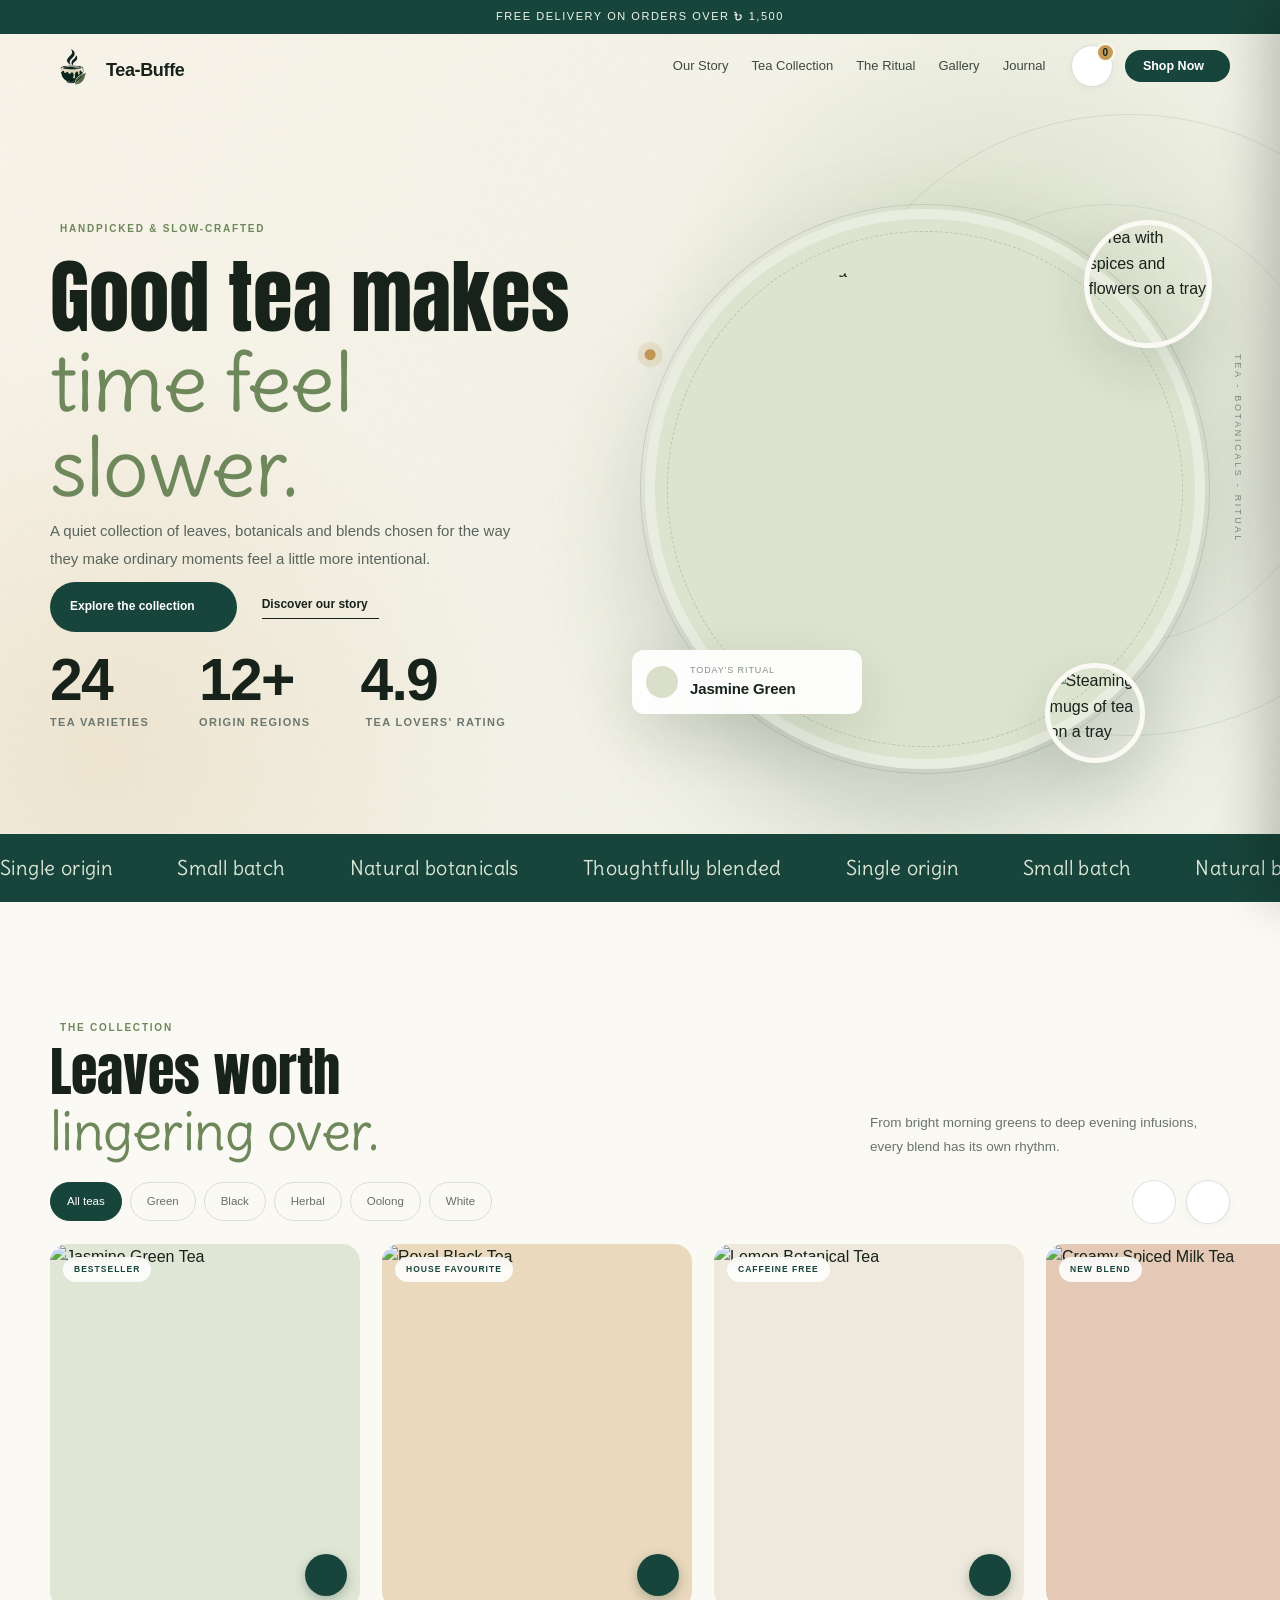
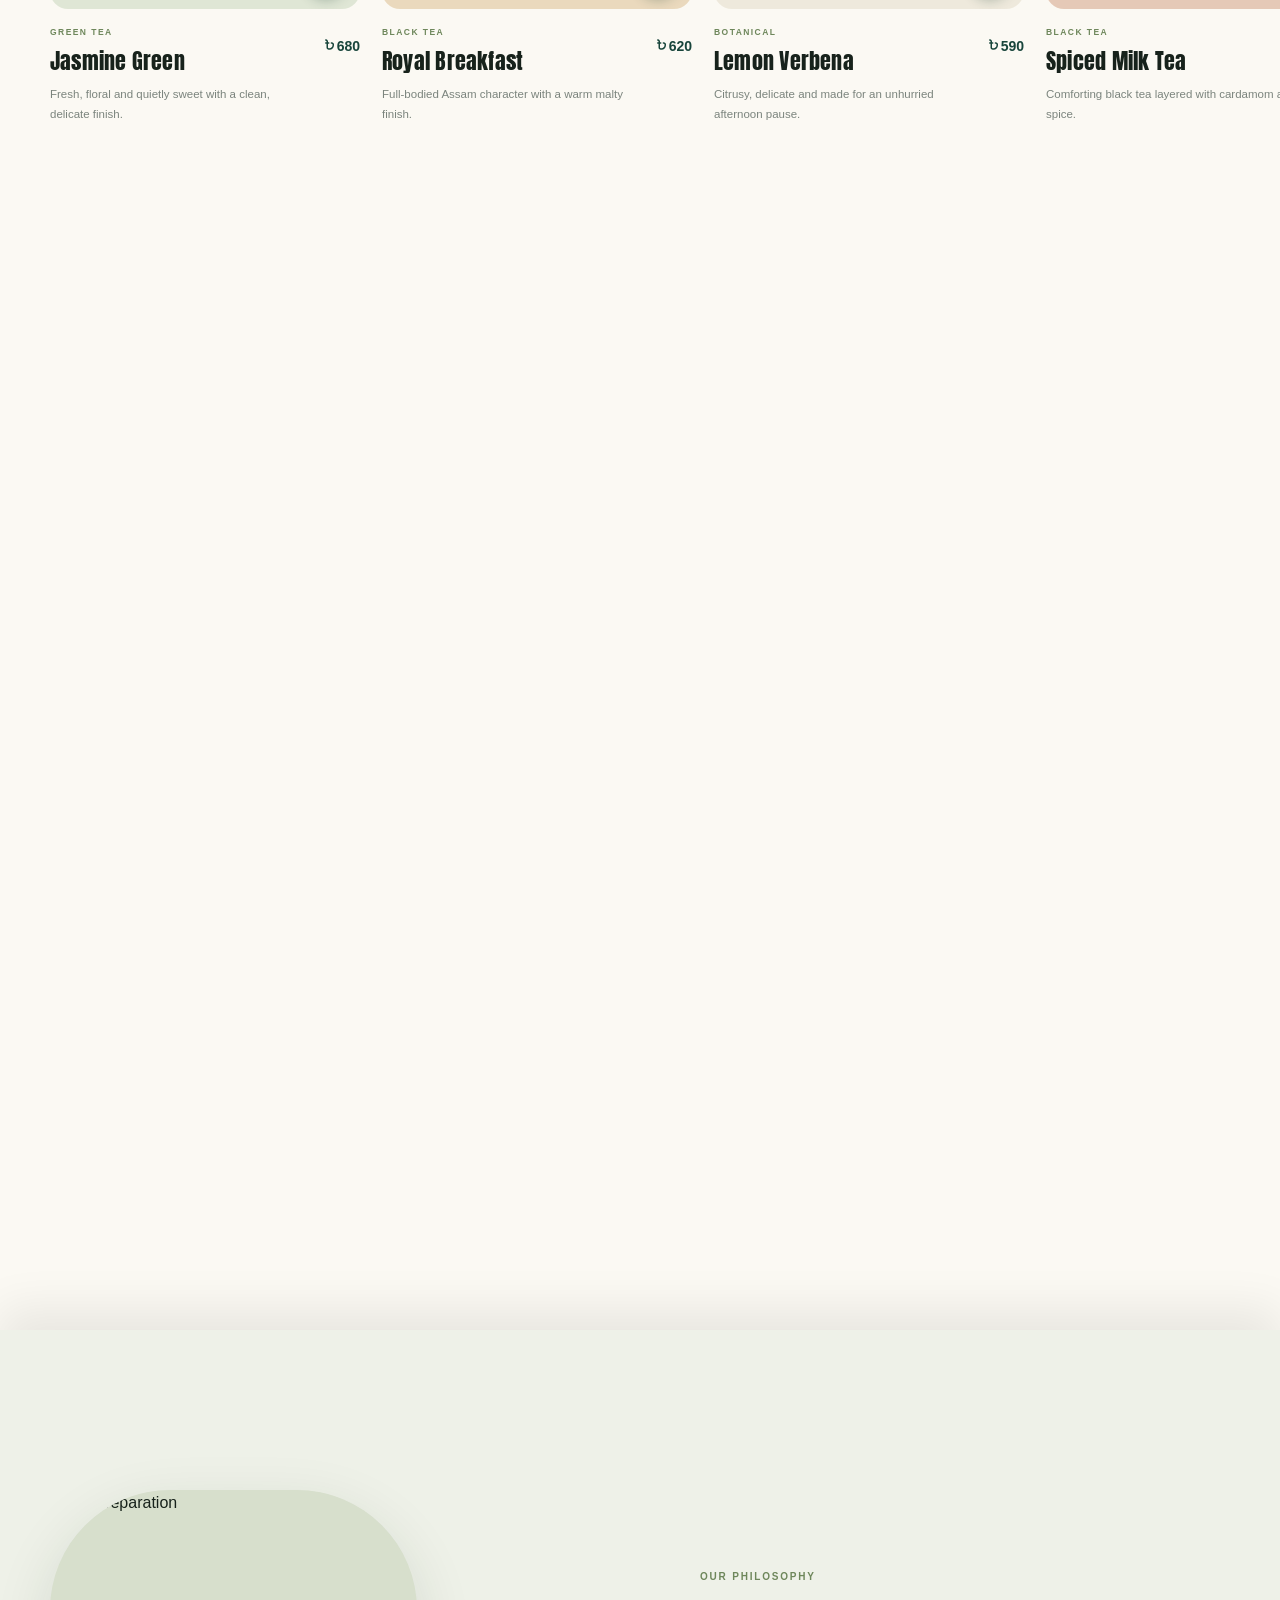
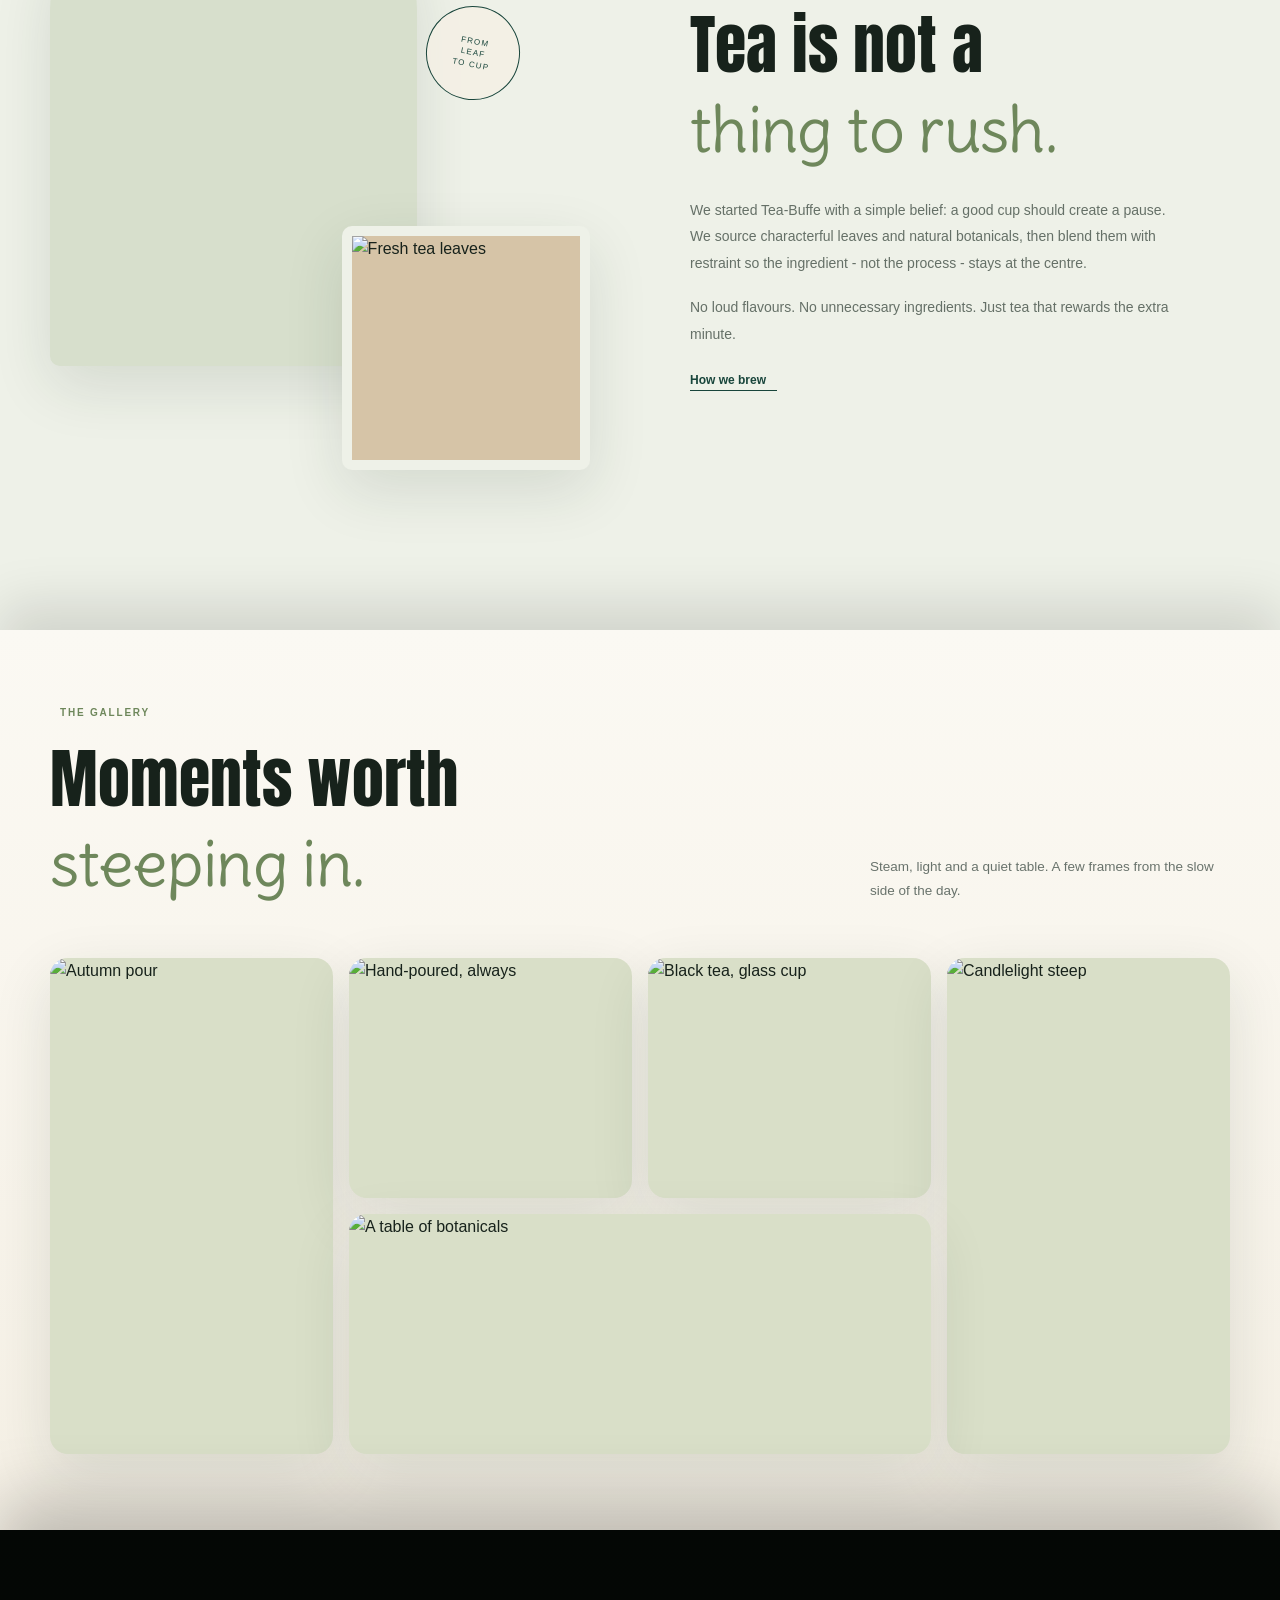
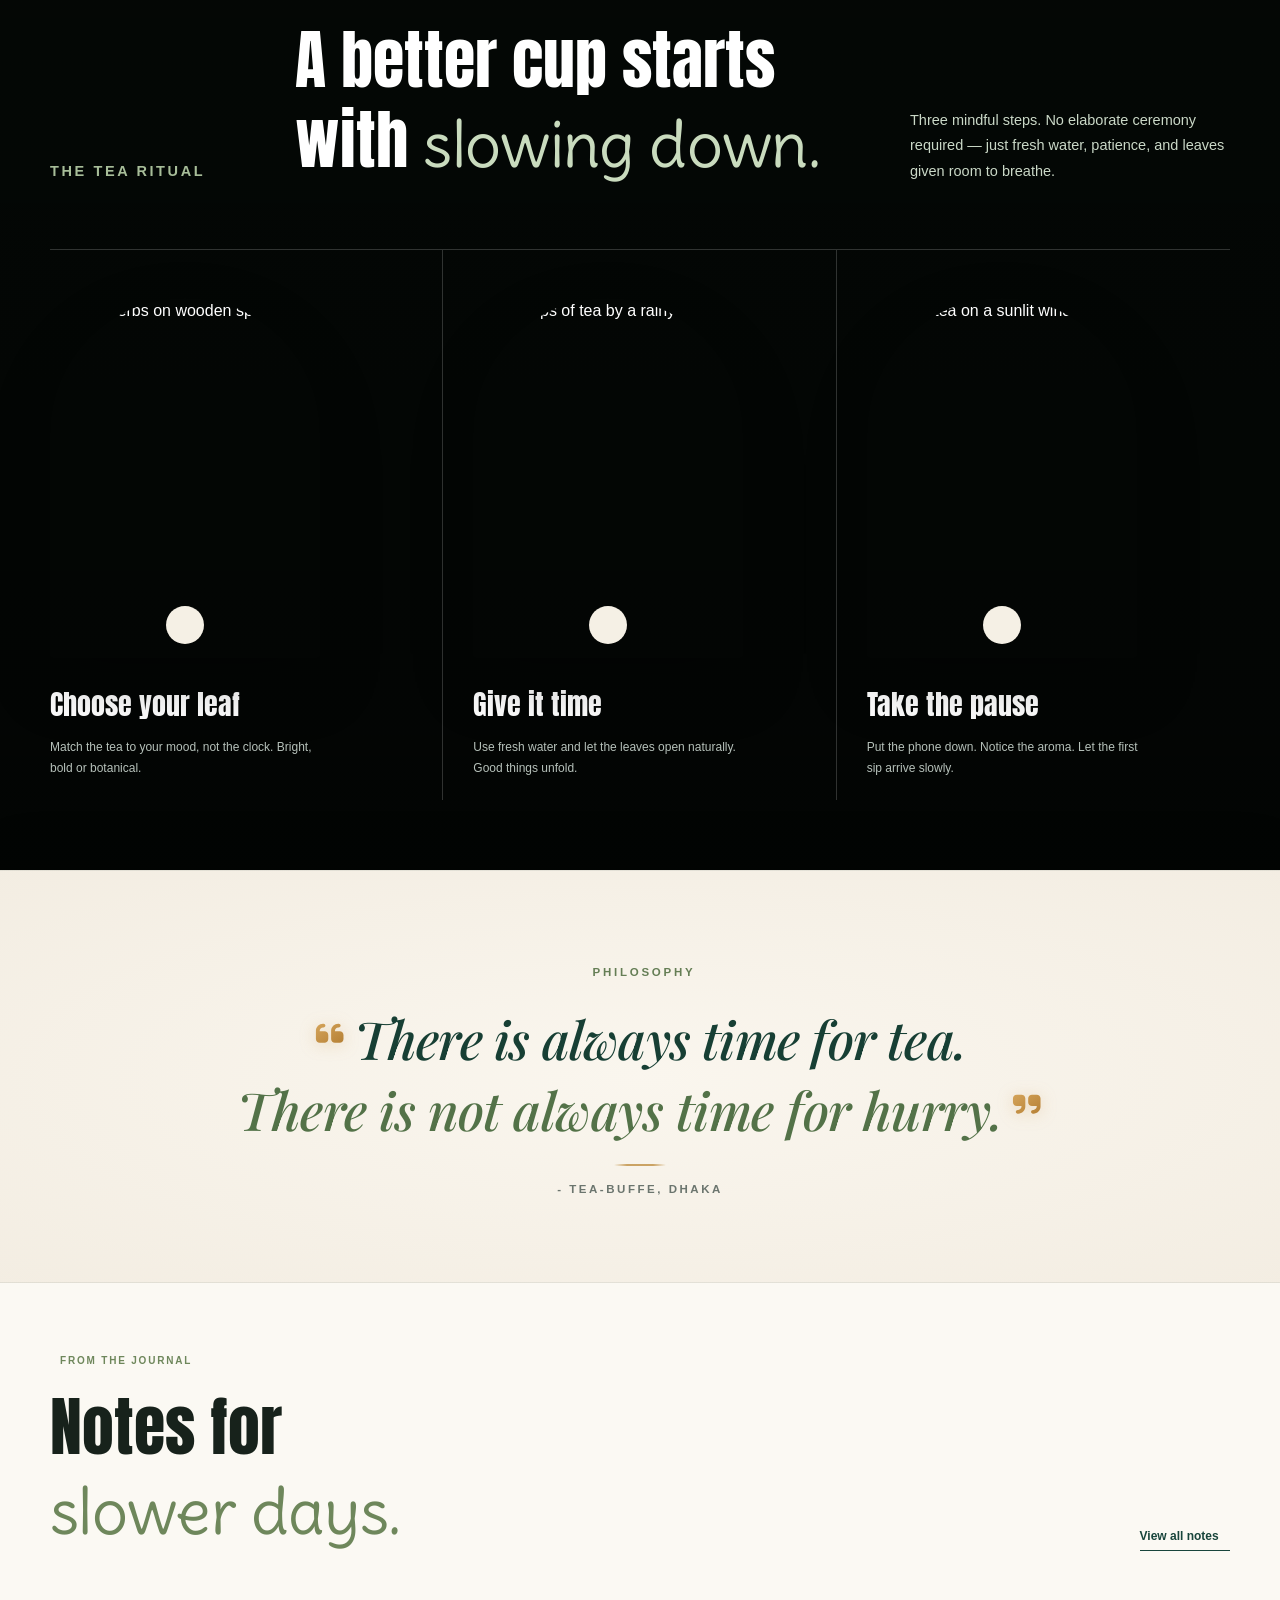
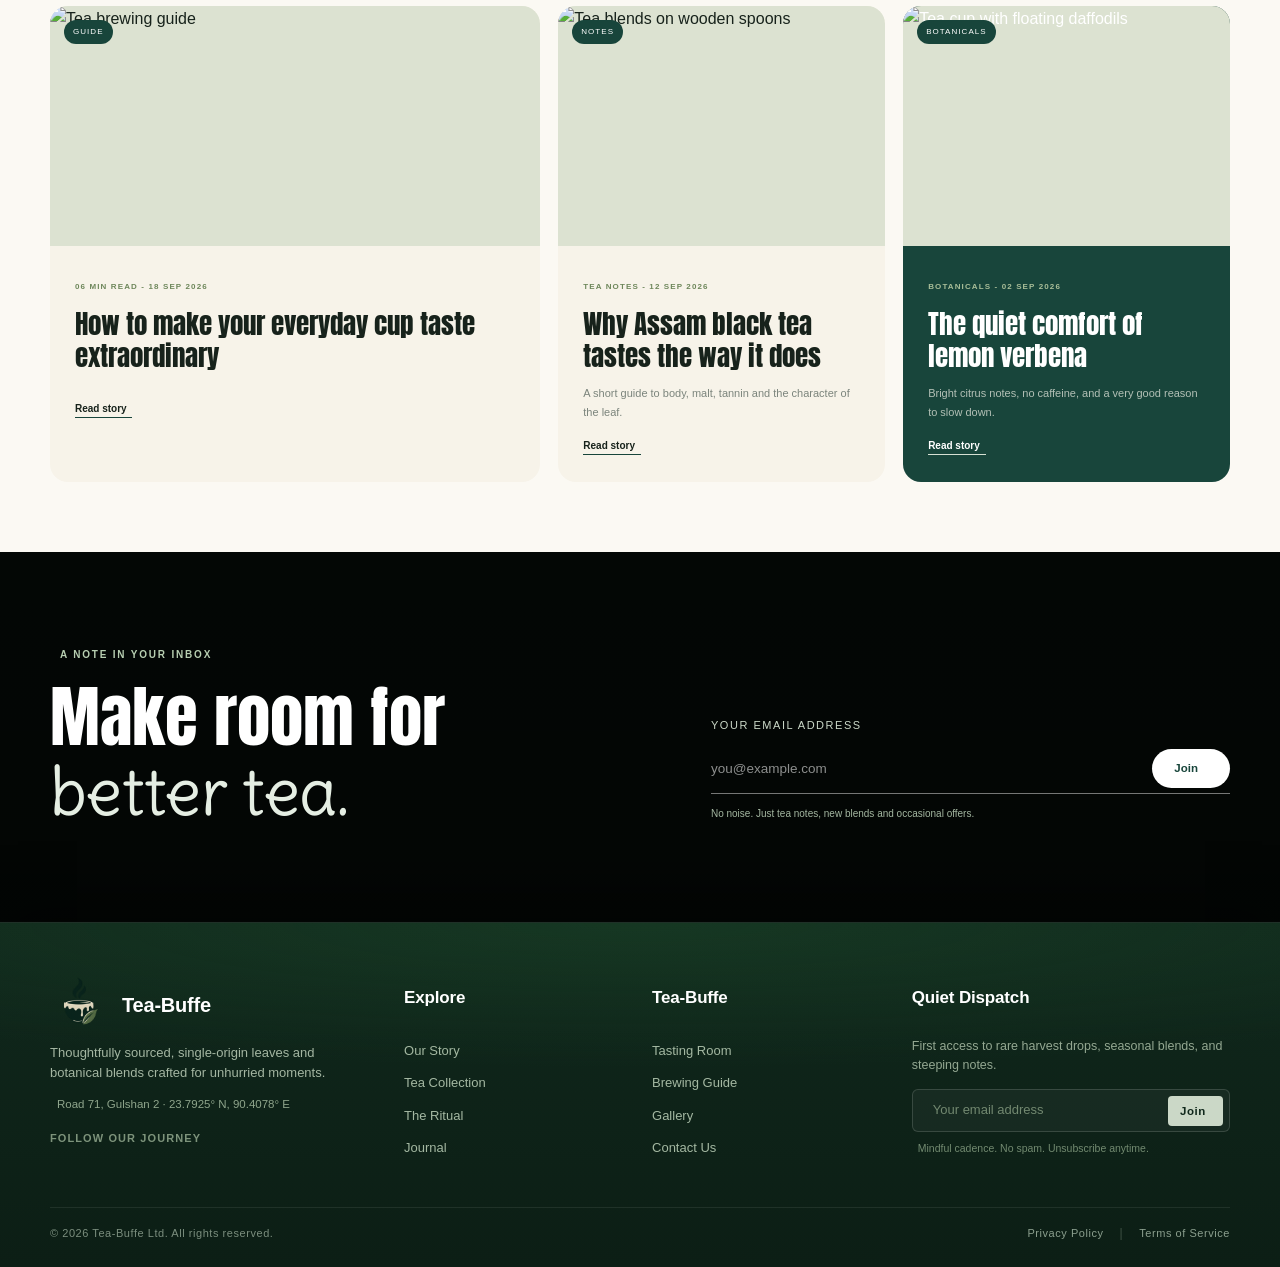
==== commit 696bf5b3: "mobile layout polish: column section headers with compact vertical spacing, and single-row auto-slid" ====
--- a/index.html
+++ b/index.html
@@ -18,7 +18,7 @@
   <link rel="stylesheet" href="https://cdn-uicons.flaticon.com/2.6.0/uicons-brands/css/uicons-brands.css">
 
   <link rel="icon" type="image/png" href="logo.png">
-  <link rel="stylesheet" href="styles.css">
+  <link rel="stylesheet" href="styles.css?v=3">
 </head>
 
 <body>
@@ -36,10 +36,6 @@
         </span>
       </a>
 
-      <button class="menu-toggle" aria-label="Open navigation" aria-expanded="false">
-        <span></span><span></span><span></span>
-      </button>
-
       <nav class="nav-links" aria-label="Primary navigation">
         <a href="story.html">Our Story</a>
         <a href="collection.html">Tea Collection</a>
@@ -52,6 +48,10 @@
         <button type="button" class="cart-trigger" id="cartTrigger" aria-label="View tea bag" title="View your tea bag">
           <i class="fi fi-rr-shopping-bag" aria-hidden="true"></i>
           <span class="cart-badge" id="cartBadge">0</span>
+        </button>
+        <button type="button" class="menu-toggle" id="menuToggle" aria-label="Open navigation" aria-expanded="false">
+          <i class="fi fi-rr-bars-staggered menu-icon-open" aria-hidden="true"></i>
+          <i class="fi fi-rr-cross-small menu-icon-close" aria-hidden="true"></i>
         </button>
         <a class="nav-cta" href="collection.html">Shop Now <span><i class="fi fi-rr-arrow-up-right" aria-hidden="true"></i></span></a>
       </div>
@@ -101,12 +101,30 @@
     </section>
 
     <section class="marquee" aria-label="Tea-Buffe values">
-      <div class="container">
-        <div class="marquee-track">
+      <div class="marquee-track">
+        <div class="marquee-group">
           <span>Single origin</span><b><i class="fi fi-rr-leaf" aria-hidden="true"></i></b>
           <span>Small batch</span><b><i class="fi fi-rr-leaf" aria-hidden="true"></i></b>
           <span>Natural botanicals</span><b><i class="fi fi-rr-leaf" aria-hidden="true"></i></b>
-          <span>Thoughtfully blended</span>
+          <span>Thoughtfully blended</span><b><i class="fi fi-rr-leaf" aria-hidden="true"></i></b>
+        </div>
+        <div class="marquee-group" aria-hidden="true">
+          <span>Single origin</span><b><i class="fi fi-rr-leaf" aria-hidden="true"></i></b>
+          <span>Small batch</span><b><i class="fi fi-rr-leaf" aria-hidden="true"></i></b>
+          <span>Natural botanicals</span><b><i class="fi fi-rr-leaf" aria-hidden="true"></i></b>
+          <span>Thoughtfully blended</span><b><i class="fi fi-rr-leaf" aria-hidden="true"></i></b>
+        </div>
+        <div class="marquee-group" aria-hidden="true">
+          <span>Single origin</span><b><i class="fi fi-rr-leaf" aria-hidden="true"></i></b>
+          <span>Small batch</span><b><i class="fi fi-rr-leaf" aria-hidden="true"></i></b>
+          <span>Natural botanicals</span><b><i class="fi fi-rr-leaf" aria-hidden="true"></i></b>
+          <span>Thoughtfully blended</span><b><i class="fi fi-rr-leaf" aria-hidden="true"></i></b>
+        </div>
+        <div class="marquee-group" aria-hidden="true">
+          <span>Single origin</span><b><i class="fi fi-rr-leaf" aria-hidden="true"></i></b>
+          <span>Small batch</span><b><i class="fi fi-rr-leaf" aria-hidden="true"></i></b>
+          <span>Natural botanicals</span><b><i class="fi fi-rr-leaf" aria-hidden="true"></i></b>
+          <span>Thoughtfully blended</span><b><i class="fi fi-rr-leaf" aria-hidden="true"></i></b>
         </div>
       </div>
     </section>
@@ -991,6 +1009,6 @@
   </button>
 
   <div class="toast" role="status" aria-live="polite"></div>
-  <script src="script.js"></script>
+  <script src="script.js?v=3"></script>
 </body>
 </html>
--- a/styles.css
+++ b/styles.css
@@ -42,12 +42,6 @@
 img {
   max-width: 100%;
   display: block;
-  -webkit-user-drag: none;
-  -khtml-user-drag: none;
-  -moz-user-drag: none;
-  -o-user-drag: none;
-  user-drag: none;
-  -webkit-touch-callout: none;
 }
 a { color: inherit; text-decoration: none; }
 button, input { font: inherit; }
@@ -220,7 +214,52 @@
   align-items: center;
   margin-left: 0;
 }
-.menu-toggle { display: none; border: 0; background: transparent; }
+.menu-toggle {
+  display: none;
+  align-items: center;
+  justify-content: center;
+  width: 42px;
+  height: 42px;
+  border-radius: 50%;
+  background: #ffffff;
+  border: 1px solid rgba(24, 60, 42, 0.16);
+  color: var(--forest);
+  cursor: pointer;
+  transition: all 0.25s cubic-bezier(0.16, 1, 0.3, 1);
+  box-shadow: 0 2px 8px rgba(0, 0, 0, 0.04);
+  padding: 0;
+  line-height: 1;
+  flex-shrink: 0;
+}
+.menu-toggle:hover {
+  background: var(--forest);
+  color: #ffffff;
+  border-color: var(--forest);
+  transform: translateY(-2px);
+  box-shadow: 0 8px 20px rgba(24, 60, 42, 0.2);
+}
+.menu-toggle.open {
+  background: var(--forest);
+  color: #ffffff;
+  border-color: var(--forest);
+}
+.menu-toggle .fi {
+  font-size: 18px;
+  line-height: 1;
+  display: inline-flex;
+  align-items: center;
+  justify-content: center;
+}
+.menu-toggle .menu-icon-close {
+  display: none;
+  font-size: 18px;
+}
+.menu-toggle.open .menu-icon-open {
+  display: none;
+}
+.menu-toggle.open .menu-icon-close {
+  display: inline-flex;
+}
 
 .hero {
   min-height: 800px;
@@ -349,9 +388,69 @@
 .arrow-circle { margin-left: auto; font-size: 17px; }
 .vertical-label { position: absolute; right: -15px; top: 28%; writing-mode: vertical-rl; font-size: 9px; letter-spacing: .3em; color: #819083; }
 
-.marquee { width: 100%; background: var(--forest); color: #dce6d7; padding: 20px 0; }
-.marquee-track { width: 100%; display: flex; align-items: center; justify-content: space-between; flex-wrap: wrap; gap: 16px; font-family: var(--hand); font-size: 20px; }
-.marquee-track b { display: inline-flex; align-items: center; justify-content: center; color: #aabe94; }
+/* Infinite Sliding Value Marquee */
+.marquee {
+  width: 100%;
+  overflow: hidden;
+  background: var(--forest);
+  color: #dce6d7;
+  padding: 18px 0;
+  position: relative;
+  user-select: none;
+  white-space: nowrap;
+}
+
+.marquee-track {
+  display: flex;
+  width: max-content;
+  align-items: center;
+  flex-wrap: nowrap !important;
+  white-space: nowrap !important;
+  animation: marqueeScroll 28s linear infinite;
+  will-change: transform;
+}
+
+.marquee:hover .marquee-track {
+  animation-play-state: paused;
+}
+
+.marquee-group {
+  display: flex;
+  align-items: center;
+  flex-shrink: 0;
+  gap: 32px;
+  padding-right: 32px;
+  font-family: var(--hand);
+  font-size: 20px;
+  white-space: nowrap;
+}
+
+.marquee-group span {
+  white-space: nowrap;
+  letter-spacing: 0.02em;
+}
+
+.marquee-group b,
+.marquee-track b {
+  display: inline-flex;
+  align-items: center;
+  justify-content: center;
+  color: #aabe94;
+}
+
+.marquee-group b .fi,
+.marquee-track b .fi {
+  font-size: 22px;
+}
+
+@keyframes marqueeScroll {
+  0% {
+    transform: translate3d(0, 0, 0);
+  }
+  100% {
+    transform: translate3d(-50%, 0, 0);
+  }
+}
 
 .section { padding: 70px 0; }
 .section-heading { display: flex; justify-content: space-between; align-items: end; gap: 40px; margin-bottom: 55px; }
@@ -430,7 +529,9 @@
   scroll-snap-type: x mandatory;
   -webkit-overflow-scrolling: touch;
   scrollbar-width: none;
-  padding: 6px 2px 20px;
+  padding: 6px 20px 20px;
+  scroll-padding-left: 20px;
+  scroll-padding-inline: 20px;
 }
 .product-slider::-webkit-scrollbar {
   display: none;
@@ -439,6 +540,7 @@
   flex: 0 0 calc((100% - 60px) / 4);
   min-width: 270px;
   scroll-snap-align: start;
+  scroll-margin-left: 20px;
 }
 @media (max-width: 1100px) {
   .product-slider .product-card {
@@ -1283,11 +1385,35 @@
   .footer .container {
     width: min(92%, 760px);
   }
-  .site-header { top: 31px; }
+  .brand {
+    gap: 0;
+  }
+  .brand .brand-name,
+  .brand-name {
+    display: none !important;
+  }
   .nav-links, .nav-cta { display: none; }
-  .menu-toggle { display: flex; flex-direction: column; gap: 5px; }
-  .menu-toggle span { display: block; width: 24px; height: 1px; background: var(--forest); }
-  .nav-links.open { display: flex; position: absolute; top: 75px; left: 17px; right: 17px; background: var(--paper); padding: 22px; flex-direction: column; gap: 18px; box-shadow: var(--shadow); border-radius: 12px; }
+  .menu-toggle { display: inline-flex; }
+  .nav-actions {
+    display: flex;
+    align-items: center;
+    gap: 10px;
+  }
+  .nav-links.open {
+    display: flex;
+    position: absolute;
+    top: calc(100% + 12px);
+    left: 17px;
+    right: 17px;
+    background: #ffffff;
+    padding: 22px 24px;
+    flex-direction: column;
+    gap: 16px;
+    box-shadow: 0 16px 40px rgba(10, 24, 17, 0.16);
+    border-radius: 16px;
+    border: 1px solid rgba(24, 60, 42, 0.1);
+    z-index: 1000;
+  }
   .hero { min-height: auto; padding-top: 125px; }
   .hero-grid { grid-template-columns: 1fr; gap: 20px; padding-bottom: 65px; }
   .hero-copy { text-align: center; }
@@ -1306,6 +1432,46 @@
   .footer-grid { grid-template-columns: repeat(2, 1fr); gap: 26px; }
   .footer-bottom-center { display: none; }
   .newsletter-inner { grid-template-columns: 1fr; gap: 36px; }
+
+  /* Section headers: column layout on tablet and mobile */
+  .section-heading,
+  .ritual-head,
+  .story-heading,
+  .collection-header-container .section-heading,
+  .page-section .section-heading {
+    display: flex !important;
+    flex-direction: column !important;
+    align-items: flex-start !important;
+    justify-content: flex-start !important;
+    gap: 6px !important;
+    margin-bottom: 22px !important;
+    text-align: left !important;
+    width: 100% !important;
+  }
+  .section-heading > div,
+  .ritual-head > div,
+  .collection-header-container .section-heading > div {
+    width: 100% !important;
+  }
+  .section-heading h1,
+  .section-heading h2,
+  .ritual-head h2 {
+    font-size: clamp(28px, 5.5vw, 40px) !important;
+    line-height: 1.14 !important;
+    margin: 4px 0 6px !important;
+  }
+  .section-heading > p,
+  .section-heading p,
+  .ritual-head > p,
+  .ritual-head p,
+  .collection-header-container .section-heading p {
+    max-width: 100% !important;
+    width: 100% !important;
+    margin-top: 4px !important;
+    margin-bottom: 0 !important;
+    font-size: 13px !important;
+    line-height: 1.45 !important;
+  }
 }
 
 @media (max-width: 600px) {
@@ -1313,48 +1479,203 @@
   .site-header .container,
   .newsletter .container,
   .footer .container {
-    width: min(100% - 28px, 520px);
-  }
-  .announcement { font-size: 8px; }
-  .site-header { top: 27px; }
-  .nav { min-height: 76px; }
-  .brand strong { font-size: 16px; }
-  .hero h1 { font-size: 52px; line-height: 1.1; }
-  .hero-text { font-size: 13px; }
-  .hero-actions { flex-direction: column; gap: 18px; }
-  .hero-meta { gap: 24px; }
-  .hero-meta strong { font-size: 38px; }
-  .hero-meta span { font-size: 9px; }
-  .hero-visual { height: 400px; }
-  .hero-image-wrap { padding: 30px; }
-  .floating-note { left: 0; bottom: 3%; min-width: 205px; }
+    width: min(100% - 32px, 520px);
+  }
+  .announcement {
+    font-size: 8.5px;
+    padding: 6px 14px;
+    letter-spacing: .1em;
+  }
+  .site-header { top: 25px; }
+  .nav { min-height: 58px; }
+  .brand-logo { width: 38px; height: 38px; }
+  .cart-trigger, .menu-toggle { width: 38px; height: 38px; }
+  .cart-trigger .fi, .menu-toggle .fi { font-size: 16px; }
+
+  .hero {
+    min-height: auto;
+    padding-top: 92px;
+    padding-bottom: 24px;
+  }
+  .hero-grid { gap: 14px; padding-bottom: 30px; }
+  .hero .eyebrow { font-size: 11px; margin-bottom: 4px; }
+  .hero h1 { font-size: clamp(32px, 8.5vw, 42px); line-height: 1.1; margin: 4px 0 10px; }
+  .hero-text { font-size: 12.5px; line-height: 1.45; margin-bottom: 16px; }
+  .hero-actions { flex-direction: column; gap: 10px; }
+  .hero-meta { gap: 16px; margin-top: 22px; }
+  .hero-meta strong { font-size: 28px; line-height: 1; }
+  .hero-meta span { font-size: 8.5px; }
+  .hero-visual { height: 280px; margin-top: 10px; }
+  .hero-image-wrap { width: min(340px, 86vw); padding: 18px; }
+  .hero-orbit { width: min(340px, 88vw); height: min(340px, 88vw); }
+  .floating-note { left: 0; bottom: 3%; min-width: 175px; padding: 10px 14px; font-size: 11px; }
   .vertical-label { display: none; }
-  .section { padding: 60px 0; }
-  .section-heading { display: block; margin-bottom: 35px; }
-  .section-heading > p { margin-top: 22px; }
-  .filter-row { overflow-x: auto; padding-bottom: 4px; }
+
+  .section { padding: 30px 0 !important; }
+  .ritual.section { padding: 32px 0 !important; }
+
+  /* Section headers: compact vertical footprint, strictly column on mobile */
+  .section-heading,
+  .ritual-head,
+  .story-heading,
+  .collection-header-container .section-heading,
+  .page-section .section-heading {
+    display: flex !important;
+    flex-direction: column !important;
+    align-items: flex-start !important;
+    justify-content: flex-start !important;
+    gap: 4px !important;
+    margin-bottom: 14px !important;
+    text-align: left !important;
+    width: 100% !important;
+  }
+
+  .section-heading > div,
+  .ritual-head > div,
+  .collection-header-container .section-heading > div {
+    width: 100% !important;
+  }
+
+  .section-heading h1,
+  .section-heading h2,
+  .ritual-head h2,
+  .page-hero-title {
+    font-size: clamp(22px, 6.2vw, 30px) !important;
+    line-height: 1.15 !important;
+    margin: 2px 0 4px !important;
+    letter-spacing: -0.01em !important;
+  }
+
+  .section-heading .eyebrow,
+  .ritual-head .eyebrow,
+  .page-hero-inner .eyebrow {
+    font-size: 10px !important;
+    margin-bottom: 2px !important;
+    letter-spacing: .12em !important;
+  }
+
+  .section-heading > p,
+  .section-heading p,
+  .ritual-head > p,
+  .ritual-head p,
+  .collection-header-container .section-heading p,
+  .page-hero-desc {
+    max-width: 100% !important;
+    width: 100% !important;
+    margin-top: 2px !important;
+    margin-bottom: 0 !important;
+    font-size: 12px !important;
+    line-height: 1.4 !important;
+    color: var(--muted) !important;
+  }
+
+  .ritual-head > p,
+  .ritual-head p {
+    color: #cad8c7 !important;
+  }
+
+  .section-heading .text-link {
+    margin-top: 4px !important;
+    font-size: 12px !important;
+  }
+
+  /* Marquee on mobile: strictly ONE single row, sliding automatically */
+  .marquee {
+    padding: 12px 0 !important;
+    width: 100% !important;
+    overflow: hidden !important;
+    white-space: nowrap !important;
+  }
+  .marquee-track {
+    display: flex !important;
+    flex-wrap: nowrap !important;
+    white-space: nowrap !important;
+    width: max-content !important;
+    animation-duration: 16s !important;
+  }
+  .marquee-group {
+    display: flex !important;
+    flex-wrap: nowrap !important;
+    white-space: nowrap !important;
+    gap: 16px !important;
+    padding-right: 16px !important;
+    font-size: 15px !important;
+  }
+  .marquee-group b .fi,
+  .marquee-track b .fi {
+    font-size: 16px !important;
+  }
+
+  .collection-controls { margin-bottom: 12px; gap: 8px; }
+  .filter-row {
+    gap: 6px;
+    flex-wrap: nowrap;
+    overflow-x: auto;
+    padding-bottom: 4px;
+    -webkit-overflow-scrolling: touch;
+    scrollbar-width: none;
+  }
+  .filter-row::-webkit-scrollbar { display: none; }
+  .filter {
+    padding: 6px 13px;
+    font-size: 11px;
+    white-space: nowrap;
+    flex-shrink: 0;
+  }
+  .slider-btn { width: 36px; height: 36px; }
+  .slider-btn .fi { font-size: 14px; }
+
+  .product-slider {
+    padding: 8px 18px 16px !important;
+    scroll-padding-left: 18px !important;
+    scroll-padding-inline: 18px !important;
+    gap: 14px !important;
+  }
+  .product-slider .product-card {
+    scroll-margin-left: 18px !important;
+    scroll-snap-align: start !important;
+    flex: 0 0 76% !important;
+    min-width: 220px !important;
+    max-width: 280px !important;
+  }
+
   .product-grid { grid-template-columns: 1fr 1fr; gap: 12px; }
-  .product-image { height: 235px; }
+  .product-image { height: 195px; }
   .product-image img { width: 100%; height: 100%; }
-  .product-info { display: block; }
-  .product-info > strong { display: inline-flex; align-items: center; gap: 3px; padding-top: 5px; }
-  .product-info h3 { font-size: 17px; }
-  .product-desc { font-size: 10px; }
-  .story-collage { height: 390px; }
+  .product-info { display: block; padding: 8px 2px 4px; }
+  .product-info > strong { display: inline-flex; align-items: center; gap: 3px; padding-top: 4px; font-size: 13px; }
+  .product-info h3 { font-size: 15px; margin: 2px 0; }
+  .product-desc { font-size: 11px; line-height: 1.35; }
+
+  .story-grid { gap: 24px; }
+  .story-collage { height: 290px; }
   .collage-main { width: 72%; height: 83%; }
   .collage-small { width: 48%; height: 42%; }
-  .collage-stamp { right: 3%; top: 18%; width: 75px; height: 75px; font-size: 7px; }
+  .collage-stamp { right: 3%; top: 18%; width: 68px; height: 68px; font-size: 7px; }
+
   .ritual-grid { grid-template-columns: 1fr; }
-  .ritual-step, .ritual-step + .ritual-step { padding: 28px 0; border-right: 0; border-bottom: 1px solid rgba(255,255,255,.18); }
+  .ritual-step, .ritual-step + .ritual-step { padding: 18px 0; border-right: 0; border-bottom: 1px solid rgba(255,255,255,.18); }
   .ritual-step:last-child { border-bottom: 0; }
-  .journal-grid { grid-template-columns: 1fr; }
+
+  .journal-grid { grid-template-columns: 1fr; gap: 16px; }
   .journal-card.featured { grid-column: auto; }
-  .journal-card { min-height: 330px; }
-  .footer-grid { grid-template-columns: 1fr; gap: 24px; }
+  .journal-card { min-height: 270px; }
+
+  .newsletter { padding: 36px 0; }
+  .newsletter-inner { gap: 20px; }
+
+  .footer { padding: 36px 0 20px; }
+  .footer-grid { grid-template-columns: 1fr; gap: 20px; }
   .footer-bottom { flex-direction: column; gap: 10px; text-align: center; align-items: center; }
   .footer-bottom-right { justify-content: center; }
-  .scroll-to-top-btn { right: 18px; bottom: 18px; width: 42px; height: 42px; }
-  .scroll-to-top-btn i { font-size: 14px; }
+
+  .page-section { padding-top: 85px !important; padding-bottom: 36px !important; }
+  .page-hero-inner { margin-bottom: 18px !important; }
+  .page-hero-title { font-size: clamp(30px, 7.5vw, 40px) !important; line-height: 1.15 !important; }
+  .catalog-toolbar { margin-bottom: 20px !important; gap: 12px !important; }
+
+  .scroll-to-top-btn { right: 16px; bottom: 16px; width: 40px; height: 40px; }
+  .scroll-to-top-btn i { font-size: 13px; }
 }
 
 @media (prefers-reduced-motion: reduce) {
@@ -1794,29 +2115,91 @@
   .collection-scroll-track .collection.section {
     position: relative !important;
     height: auto !important;
-    padding: 70px 0;
+    padding: 36px 0 16px !important;
   }
   .collection-header-container {
-    width: min(1180px, calc(100% - 48px));
-    margin-inline: auto;
+    width: min(100% - 36px, 1180px) !important;
+    margin-inline: auto !important;
+  }
+  .collection-header-container .section-heading {
+    display: flex !important;
+    flex-direction: column !important;
+    align-items: flex-start !important;
+    gap: 4px !important;
+    margin-bottom: 12px !important;
+  }
+  .collection-header-container .section-heading h2 {
+    font-size: clamp(28px, 6.5vw, 38px) !important;
+    line-height: 1.12 !important;
+    margin: 4px 0 6px !important;
+  }
+  .collection-header-container .section-heading p {
+    margin-top: 4px !important;
+    font-size: 13px !important;
+    line-height: 1.4 !important;
+  }
+  .collection-header-container .collection-controls {
+    margin-bottom: 12px !important;
+  }
+  .collection-scroll-track .product-slider-wrapper {
+    width: 100% !important;
+    padding-bottom: 6px !important;
   }
   .collection-scroll-track .product-slider {
-    overflow-x: auto;
-    scroll-snap-type: x mandatory;
-    scroll-behavior: smooth;
-    padding-left: 20px;
-    padding-right: 20px;
+    overflow-x: auto !important;
+    scroll-snap-type: x mandatory !important;
+    scroll-behavior: smooth !important;
+    padding-left: 18px !important;
+    padding-right: 18px !important;
+    scroll-padding-left: 18px !important;
+    scroll-padding-inline: 18px !important;
+    gap: 14px !important;
   }
   .collection-scroll-track .product-slider .product-card {
-    flex: 0 0 calc((100% - 20px) / 2);
-    min-width: 220px;
-  }
-}
-
-@media (max-width: 480px) {
+    scroll-margin-left: 18px !important;
+    scroll-snap-align: start !important;
+    flex: 0 0 calc((100% - 16px) / 2) !important;
+    min-width: 220px !important;
+  }
+}
+
+@media (max-width: 600px) {
+  .collection-scroll-track .collection.section {
+    padding: 24px 0 10px !important;
+  }
+  .collection-header-container {
+    width: min(100% - 32px, 520px) !important;
+  }
+  .collection-header-container .section-heading {
+    display: flex !important;
+    flex-direction: column !important;
+    align-items: flex-start !important;
+    gap: 3px !important;
+    margin-bottom: 8px !important;
+  }
+  .collection-header-container .section-heading h2 {
+    font-size: clamp(22px, 6.2vw, 28px) !important;
+    line-height: 1.15 !important;
+    margin: 2px 0 4px !important;
+  }
+  .collection-header-container .section-heading p {
+    margin-top: 2px !important;
+    font-size: 12px !important;
+    line-height: 1.4 !important;
+  }
+  .collection-scroll-track .product-slider {
+    padding-left: 18px !important;
+    padding-right: 18px !important;
+    scroll-padding-left: 18px !important;
+    scroll-padding-inline: 18px !important;
+    gap: 14px !important;
+  }
   .collection-scroll-track .product-slider .product-card {
-    flex: 0 0 82%;
-    min-width: 240px;
+    scroll-margin-left: 18px !important;
+    scroll-snap-align: start !important;
+    flex: 0 0 76% !important;
+    min-width: 220px !important;
+    max-width: 280px !important;
   }
 }
 
